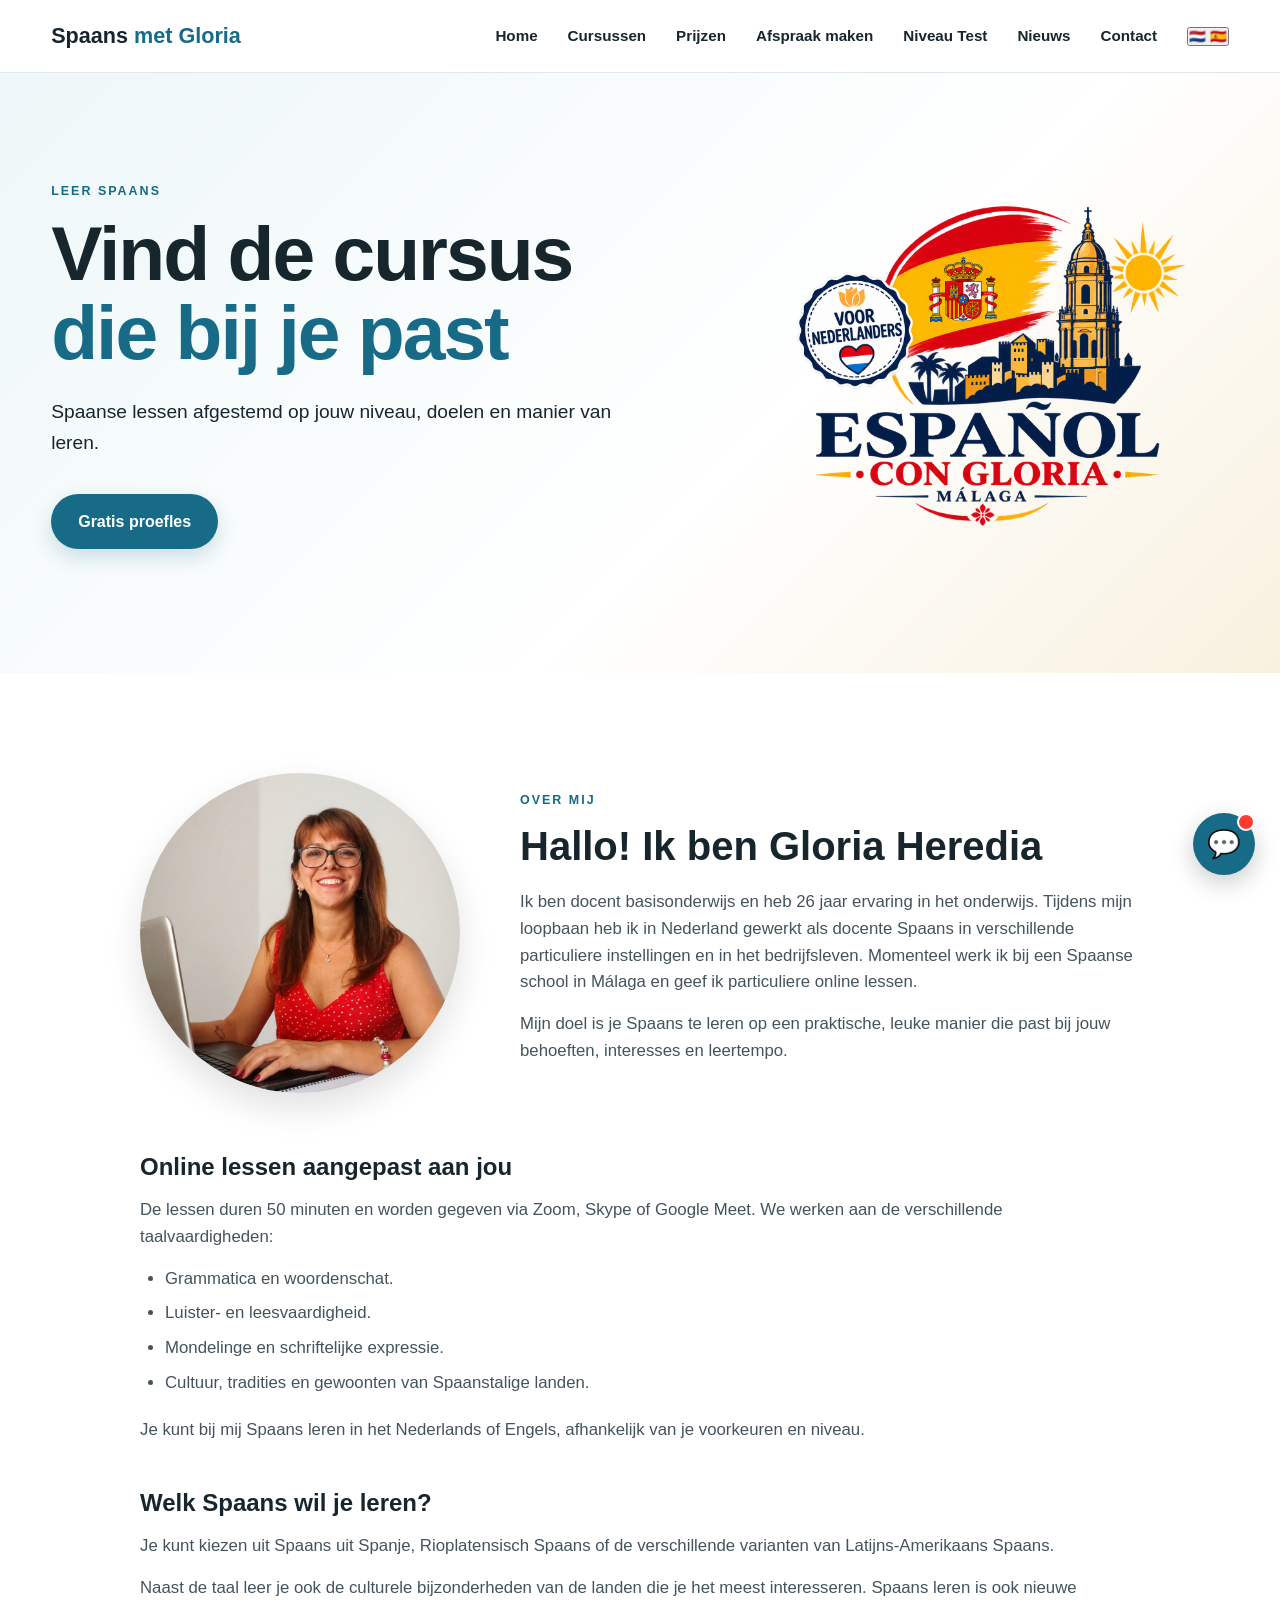
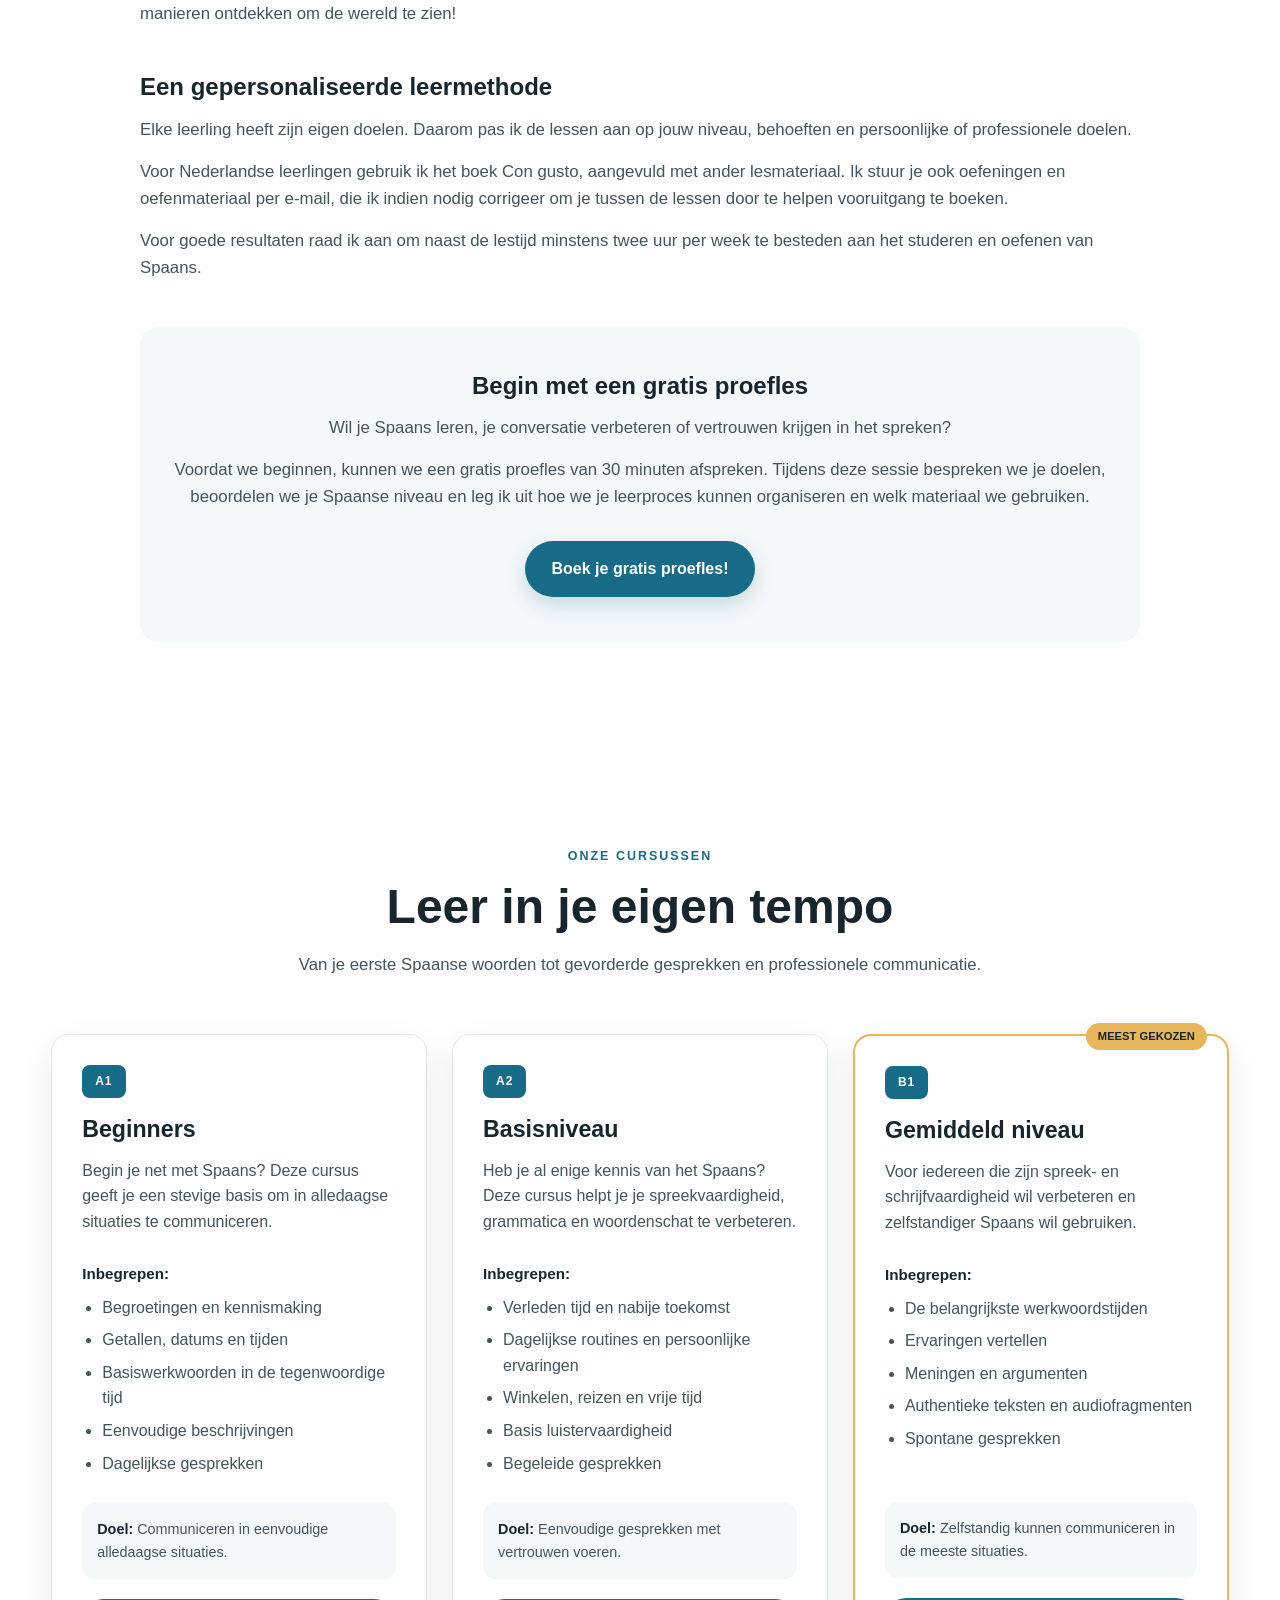
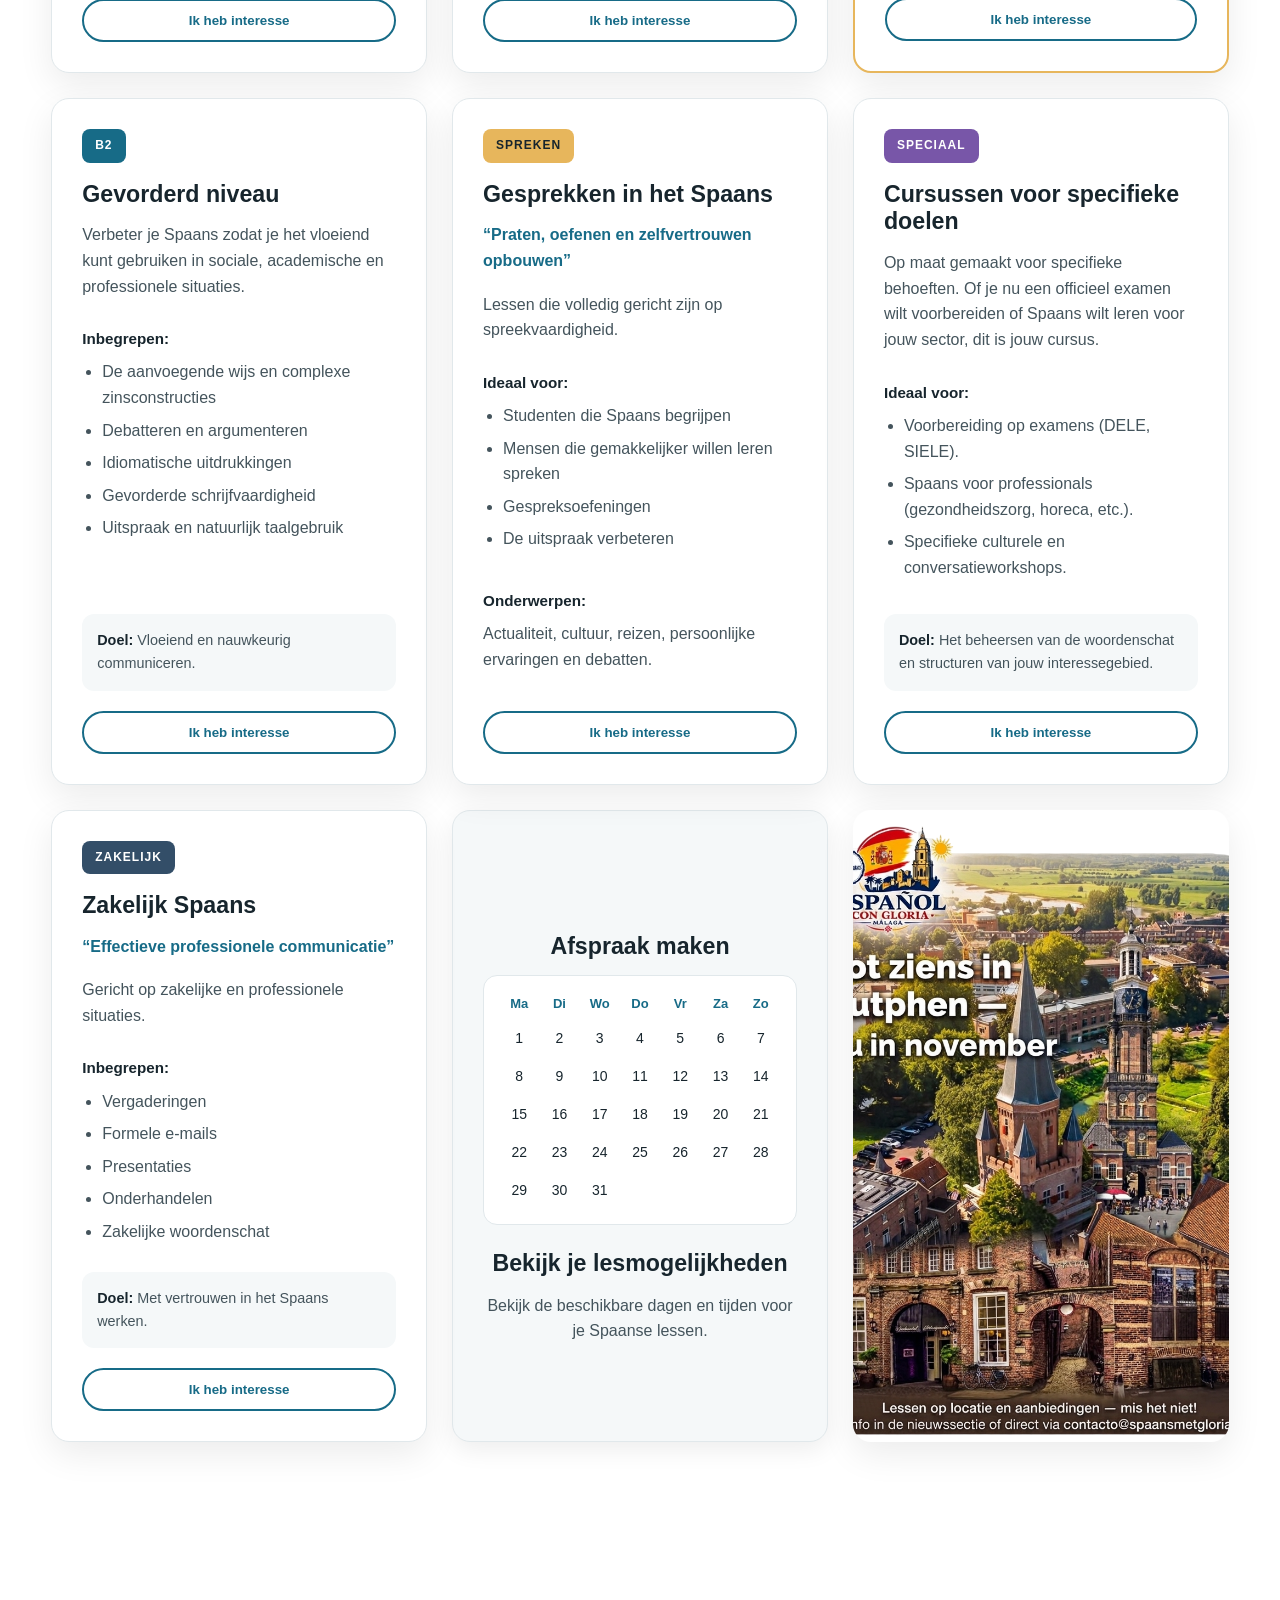
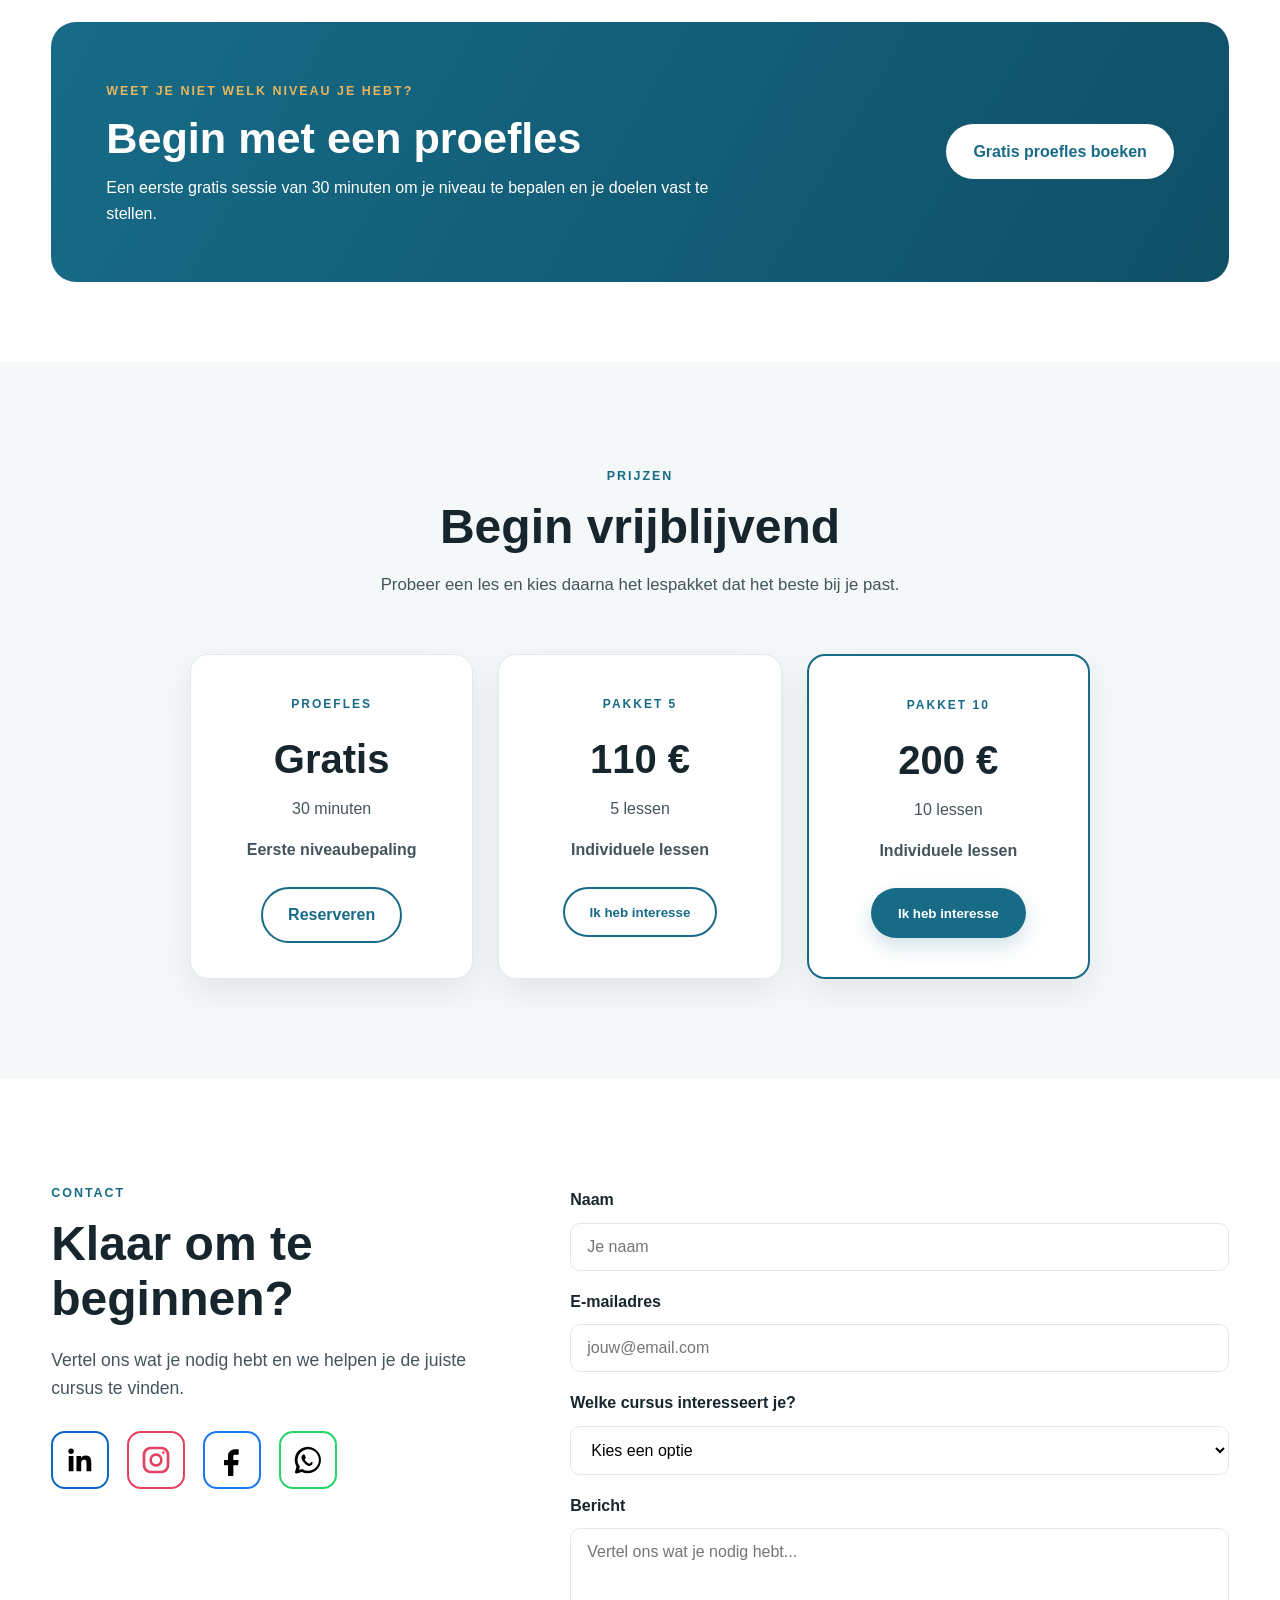
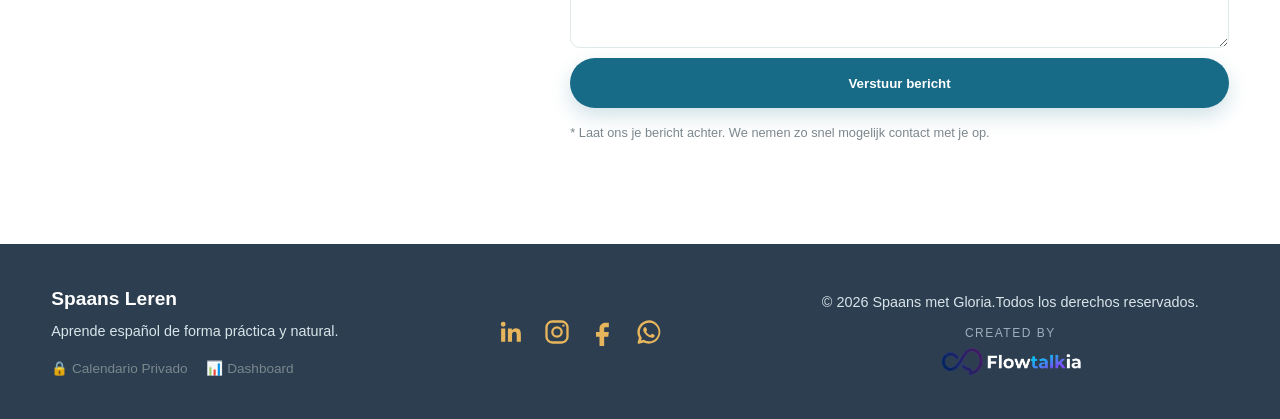
==== index.html @ ef1ac406 "Update index.html" ====
<!DOCTYPE html>
<html lang="es">
<head>
    <meta charset="UTF-8">
    <meta name="viewport" content="width=device-width, initial-scale=1.0">

    <!-- SEO Básico Mejorado -->
    <title>Español con Gloria | Clases Online para Neerlandeses - Spaans met Gloria</title>
    <meta name="description" content="Clases de español online personalizadas con Gloria Heredia, profesora con 26 años de experiencia. Especializada para hablantes de neerlandés. ¡Reserva tu prueba gratis!">
    <meta name="author" content="Gloria Heredia">

    <!-- Open Graph (Facebook, LinkedIn, WhatsApp) -->
   <!--  <meta property="og:title" content="Español con Gloria | Clases Online para Neerlandeses">-->
    <meta property="og:title" content="Gloria Heredia | Clases de Español Online para Neerlandeses – Spaans met Gloria">
    <meta property="og:description" content="Aprende español con una profesora experta. Clases personalizadas para neerlandeses. ¡Reserva tu clase de prueba gratis!">
    <meta property="og:image" content="https://spaansmetgloria.com/images/logo4.png">
    <meta property="og:url" content="https://spaansmetgloria.com/">
    <meta property="og:type" content="website">
    <meta property="og:locale" content="es_ES">

    <!-- Twitter Card -->
    <meta name="twitter:card" content="summary_large_image">
    <meta name="twitter:title" content="Español con Gloria | Clases Online para Neerlandeses">
    <meta name="twitter:description" content="Aprende español con Gloria Heredia, profesora experta para hablantes de neerlandés.">
    <meta name="twitter:image" content="https://spaansmetgloria.com/images/logo4.png">

    <link rel="stylesheet" href="style.css">

    <!-- ✅ DATOS ESTRUCTURADOS (JSON-LD) PARA DESAMBIGUACIÓN -->
    <script type="application/ld+json">
    {
      "@context": "https://schema.org",
      "@graph": [
        {
          "@type": "Person",
          "@id": "https://spaansmetgloria.com/#gloria-heredia",
          "name": "Gloria Heredia",
          "alternateName": "Gloria Heredia – Profesora de Español",
          "jobTitle": "Profesora de Español",
          "description": "Profesora de español de nacionalidad argentina y neerlandesa, con 26 años de experiencia, especializada en la enseñanza para hablantes de neerlandés. Dirige la plataforma online Spaans met Gloria (spaansmetgloria.com).",
          "disambiguatingDescription": "Gloria Heredia es una profesora de español de nacionalidad argentina y neerlandesa que dirige la plataforma Spaans met Gloria (spaansmetgloria.com) desde los Países Bajos y Málaga. No debe confundirse con Gloria López Montes, creadora del sitio espanolcongloria.com, ni con la creadora de contenido hondureña del mismo nombre en TikTok e Instagram.",
          "nationality": [
                { "@type": "Country", "name": "Argentina" },
                { "@type": "Country", "name": "Países Bajos" }
            ],
        "url": "https://spaansmetgloria.com/",
         "mainEntityOfPage": "https://spaansmetgloria.com/sobre-mi/",
          "image": "https://spaansmetgloria.com/images/logo4.png",
          "worksFor": { "@id": "https://spaansmetgloria.com/#organization" },
          "knowsLanguage": [
            { "@type": "Language", "name": "Español" },
            { "@type": "Language", "name": "Neerlandés" }
          ],
          "knowsAbout": [
            "Enseñanza de español para neerlandeses",
            "Gramática española",
            "Español para negocios",
            "Cultura española"
          ],
          "sameAs": [
            "https://www.instagram.com/espanol_con_gloria_heredia",
            "https://www.linkedin.com/in/gdcheredia"
             "https://www.facebook.com/Spaanslerenzutphen"
          ]
        },
        {
          "@type": "EducationalOrganization",
          "@id": "https://spaansmetgloria.com/#organization",
          "name": "Spaans met Gloria",
          "alternateName": "Spaans leren Zutphen",
          "url": "https://spaansmetgloria.com/",
          "logo": "https://spaansmetgloria.com/images/logo4.png",
          "description": "Plataforma de enseñanza de español online dirigida por Gloria Heredia, con clases personalizadas para hablantes de neerlandés.  También conocida en Facebook como 'Spaans leren Zutphen'.",
          "founder": { "@id": "https://spaansmetgloria.com/#gloria-heredia" },
              "sameAs": [
                "https://www.instagram.com/espanol_con_gloria_heredia/",
                "https://www.facebook.com/Spaanslerenzutphen"
              ]
        }
      ]
    }
    </script>
</head>

<body>

    <!-- NAVEGACIÓN -->
    <header class="header">
        <div class="container nav-container">

            <a href="#" class="logo">
                Spaans <span>met Gloria</span>
            </a>

            <button class="menu-button" id="menuButton" aria-label="Abrir menú">
                ☰
            </button>

<nav class="nav" id="navMenu">
    <a href="#inicio" data-i18n="navInicio">Inicio</a>
    <a href="#cursos" data-i18n="navCursos">Cursos</a>
    <a href="#precios" data-i18n="navPrecios">Precios</a>
    <a href="calendario.html" data-i18n="navCalendario">Calendario</a>
    <a href="test.html" data-i18n="navtest">Test de nivel</a>
    <a href="noticias.html" data-i18n="navNew">Noticias</a>
    <a href="#contacto" data-i18n="navContacto">Contacto</a>

    <div class="language-selector">
        <button type="button" id="languageToggle"
                aria-label="Cambiar idioma">
            🇳🇱 🇪🇸
        </button>
    </div>
</nav>

        </div>
    </header>


    <!-- HERO -->
    <main>
             <section class="hero">
                    <div class="hero-content">

                <div class="hero-text">

                    <span class="eyebrow" data-i18n="heroEyebrow">
                        APRENDE ESPAÑOL
                    </span>

                    <h1>
                            <span class="hero-title-first" data-i18n="heroTitleFirst">Encuentra el curso</span>
                            <span class="hero-title-second" data-i18n="heroTitleSecond">perfecto para ti</span>
                    </h1>

                    <p data-i18n="heroDescription">
                        Cursos de español adaptados a tu nivel,
                        tus objetivos y tu forma de aprender.
                    </p>

                    <a href="#contacto" class="button button-primary" data-i18n="heroButton">
                        Clase de prueba gratis
                    </a>

                </div>
                        <div class="hero-logo">
                    <img src="images/logo4.png" alt="Español con Gloria - Málaga">
                </div>

            </div>
        </section>
<!-- =========================================
     PRESENTACIÓN DE LA PROFESORA
========================================== -->
<section class="about-teacher">
    <div class="container">
        
        <!-- Bloque 1: Foto + Introducción -->
        <div class="about-teacher-intro">
            <div class="about-teacher-image">
                <img src="images/GloriaPrese_gemi.jpg" alt="Gloria Heredia - Profesora de Español">
            </div>
            <div class="about-teacher-text">
                <span class="eyebrow" data-i18n="aboutEyebrow">SOBRE MÍ</span>
                <h2 data-i18n="aboutTitle">¡Hola! Soy Gloria Heredia</h2>
                <p data-i18n="aboutP1">
                    Soy docente de educación primaria y cuento con 26 años de experiencia en la enseñanza. 
                    Durante mi trayectoria profesional he trabajado en Países Bajos como profesora de español 
                    en diferentes centros privados y en el ámbito empresarial. Actualmente, trabajo en una 
                    escuela de español en Málaga y doy clases particulares online.
                </p>
                <p data-i18n="aboutP2">
                    Mi objetivo es ayudarte a aprender español de una manera práctica, amena y adaptada 
                    a tus necesidades, tus intereses y tu ritmo de aprendizaje.
                </p>
            </div>
        </div>

        <!-- Bloque 2: Clases online -->
        <div class="about-teacher-block">
            <h3 data-i18n="aboutTitle2">Clases online adaptadas a ti</h3>
            <p data-i18n="aboutP3">
                Las clases duran 50 minutos y se imparten a través de Zoom, Skype o Google Meet. 
                Trabajaremos las diferentes destrezas del idioma:
            </p>
            <ul class="about-list">
                <li data-i18n="aboutList1">Gramática y vocabulario.</li>
                <li data-i18n="aboutList2">Comprensión auditiva y lectora.</li>
                <li data-i18n="aboutList3">Expresión oral y escrita.</li>
                <li data-i18n="aboutList4">Cultura, tradiciones y costumbres de los países hispanohablantes.</li>
            </ul>
            <p data-i18n="aboutP4">
                Podrás aprender español conmigo en neerlandés o en inglés, según tus preferencias y tu nivel.
            </p>
        </div>

        <!-- Bloque 3: ¿Qué español quieres aprender? -->
        <div class="about-teacher-block">
            <h3 data-i18n="aboutTitle3">¿Qué español quieres aprender?</h3>
            <p data-i18n="aboutP5">
                Puedes elegir entre el español de España, el español rioplatense o las distintas variedades 
                del español de Latinoamérica.
            </p>
            <p data-i18n="aboutP6">
                Además de aprender el idioma, descubrirás las particularidades culturales de los países 
                que más te interesen. ¡Aprender español también es descubrir nuevas formas de ver el mundo!
            </p>
        </div>

        <!-- Bloque 4: Método personalizado -->
        <div class="about-teacher-block">
            <h3 data-i18n="aboutTitle4">Un método de aprendizaje personalizado</h3>
            <p data-i18n="aboutP7">
                Cada alumno tiene sus propios objetivos. Por eso, adapto las clases a tu nivel, 
                tus necesidades y tus metas personales o profesionales.
            </p>
            <p data-i18n="aboutP8">
                Para los alumnos neerlandeses utilizo el libro <em>Con gusto</em>, complementado con otros 
                materiales didácticos. También te enviaré ejercicios y material de práctica por correo 
                electrónico, que corregiré cuando sea necesario para ayudarte a progresar entre clases.
            </p>
            <p data-i18n="aboutP9">
                Para obtener buenos resultados, recomiendo dedicar al menos dos horas semanales al estudio 
                y la práctica del español, además del tiempo de clase.
            </p>
        </div>

        <!-- Bloque 5: Llamada a la acción -->
        <div class="about-teacher-cta">
            <h3 data-i18n="aboutTitle5">Empieza con una clase de prueba gratuita</h3>
            <p data-i18n="aboutP10">
                ¿Quieres aprender español, mejorar tu conversación o ganar confianza al hablar?
            </p>
            <p data-i18n="aboutP11">
                Antes de comenzar las clases, podemos concertar una clase de prueba gratuita de 30 minutos. 
                Durante esta sesión hablaremos sobre tus objetivos, valoraremos tu nivel de español y te 
                explicaré cómo podemos organizar tu aprendizaje y qué materiales utilizaremos.
            </p>
            <a href="#contacto" class="button button-primary" data-i18n="aboutButton">
                ¡Reserva tu clase de prueba gratuita!
            </a>
        </div>

    </div>
</section>


        <!-- CURSOS -->

<section class="courses-section" id="cursos">

    <div class="container">

        <div class="section-heading">

            <span class="eyebrow" data-i18n="coursesEyebrow">
                NUESTROS CURSOS
            </span>

            <h2 data-i18n="coursesTitle">
                Aprende a tu ritmo
            </h2>

            <p data-i18n="coursesDescription">
                Desde tus primeras palabras en español hasta
                conversaciones avanzadas y comunicación profesional.
            </p>

        </div>



                <div class="courses-grid">

                    
                        <!-- A1 -->
                        <article class="course-card">
                        
                            <div class="course-level">
                                A1
                            </div>
                        
                            <h3 data-i18n="courseBeginner">
                                Principiantes
                            </h3>
                        
                            <p data-i18n="a1Description">
                                ¿Acabas de empezar con el español?
                                Este curso te dará una base sólida para
                                comunicarte en situaciones cotidianas.
                            </p>
                        
                            <h4 data-i18n="courseIncludes">Incluye:</h4>
                        
                            <ul>
                                <li data-i18n="a1Item1">Saludos y presentaciones</li>
                                <li data-i18n="a1Item2">Números, fechas y horarios</li>
                                <li data-i18n="a1Item3">Verbos básicos en presente</li>
                                <li data-i18n="a1Item4">Descripciones simples</li>
                                <li data-i18n="a1Item5">Conversaciones cotidianas</li>
                            </ul>
                        
                            <div class="objective">
                                <strong data-i18n="courseObjective">Objetivo:</strong>
                                <span data-i18n="a1Objective">
                                    Comunicarte en situaciones básicas del día a día.
                                </span>
                            </div>
                        
                            <button class="course-button"
                                    data-course="A1 - Principiantes"
                                    data-i18n="courseInterested">
                                Me interesa
                            </button>
                        
                        </article>

                        <!-- A2 -->
                        <article class="course-card">
                        
                            <div class="course-level">
                                A2
                            </div>
                        
                            <h3 data-i18n="courseBasic">
                                Nivel básico
                            </h3>
                        
                            <p data-i18n="a2Description">
                                Si ya tienes algunas nociones de español,
                                este curso te ayudará a mejorar tu fluidez,
                                gramática y vocabulario.
                            </p>
                        
                            <h4 data-i18n="courseIncludes">Incluye:</h4>
                        
                            <ul>
                                <li data-i18n="a2Item1">Pasado y futuro próximo</li>
                                <li data-i18n="a2Item2">Rutinas y experiencias personales</li>
                                <li data-i18n="a2Item3">Compras, viajes y ocio</li>
                                <li data-i18n="a2Item4">Comprensión oral básica</li>
                                <li data-i18n="a2Item5">Conversaciones guiadas</li>
                            </ul>
                        
                            <div class="objective">
                                <strong data-i18n="courseObjective">Objetivo:</strong>
                                <span data-i18n="a2Objective">
                                    Mantener conversaciones sencillas con confianza.
                                </span>
                            </div>
                        
                            <button class="course-button"
                                    data-course="A2"
                                    data-i18n="courseInterested">
                                Me interesa
                            </button>
                        
                        </article>

                        <!-- B1 -->
                        <article class="course-card featured">
                        
                            <div class="popular" data-i18n="coursePopular">
                                MÁS ELEGIDO
                            </div>
                        
                            <div class="course-level">
                                B1
                            </div>
                        
                            <h3 data-i18n="courseIntermediate">
                                Nivel intermedio
                            </h3>
                        
                            <p data-i18n="b1Description">
                                Para quienes quieren mejorar su expresión
                                oral y escrita y desenvolverse con mayor
                                autonomía en español.
                            </p>
                        
                            <h4 data-i18n="courseIncludes">Incluye:</h4>
                        
                            <ul>
                                <li data-i18n="b1Item1">Tiempos verbales principales</li>
                                <li data-i18n="b1Item2">Narración de experiencias</li>
                                <li data-i18n="b1Item3">Opiniones y argumentos</li>
                                <li data-i18n="b1Item4">Textos y audios reales</li>
                                <li data-i18n="b1Item5">Conversación espontánea</li>
                            </ul>
                        
                            <div class="objective">
                                <strong data-i18n="courseObjective">Objetivo:</strong>
                                <span data-i18n="b1Objective">
                                    Desenvolverte con autonomía en la mayoría
                                    de situaciones.
                                </span>
                            </div>
                        
                            <button class="course-button"
                                    data-course="B1 - Nivel intermedio"
                                    data-i18n="courseInterested">
                                Me interesa
                            </button>
                        
                        </article>

                        <!-- B2 -->
                        <article class="course-card">
                        
                            <div class="course-level">
                                B2
                            </div>
                        
                            <h3 data-i18n="courseAdvanced">
                                Nivel avanzado
                            </h3>
                        
                            <p data-i18n="b2Description">
                                Perfecciona tu español para utilizarlo
                                con soltura en contextos sociales,
                                académicos y laborales.
                            </p>
                        
                            <h4 data-i18n="courseIncludes">Incluye:</h4>
                        
                            <ul>
                                <li data-i18n="b2Item1">Subjuntivo y estructuras complejas</li>
                                <li data-i18n="b2Item2">Debate y argumentación</li>
                                <li data-i18n="b2Item3">Expresiones idiomáticas</li>
                                <li data-i18n="b2Item4">Producción escrita avanzada</li>
                                <li data-i18n="b2Item5">Pronunciación y naturalidad</li>
                            </ul>
                        
                            <div class="objective">
                                <strong data-i18n="courseObjective">Objetivo:</strong>
                                <span data-i18n="b2Objective">
                                    Comunicarte con soltura y precisión.
                                </span>
                            </div>
                        
                            <button class="course-button"
                                    data-course="B2 - Nivel avanzado"
                                    data-i18n="courseInterested">
                                Me interesa
                            </button>
                        
                        </article>


                        <!-- CONVERSACIÓN -->
                        <article class="course-card">
                        
                            <div class="course-level conversation"
                                 data-i18n="courseTalk">
                                HABLA
                            </div>
                        
                            <h3 data-i18n="courseConversation">
                                Conversación en español
                            </h3>
                        
                            <p class="quote" data-i18n="conversationQuote">
                                “Hablar, practicar y ganar confianza”
                            </p>
                        
                            <p data-i18n="conversationDescription">
                                Clases centradas exclusivamente en la
                                producción oral.
                            </p>
                        
                            <h4 data-i18n="courseIdealFor">Ideal para:</h4>
                        
                            <ul>
                                <li data-i18n="conversationItem1">Estudiantes que entienden español</li>
                                <li data-i18n="conversationItem2">Personas que necesitan soltarse</li>
                                <li data-i18n="conversationItem3">Práctica de conversación</li>
                                <li data-i18n="conversationItem4">Mejorar pronunciación</li>
                            </ul>
                        
                            <h4 data-i18n="courseTopics">Temas:</h4>
                        
                            <p data-i18n="conversationTopics">
                                Actualidad, cultura, viajes,
                                experiencias personales y debates.
                            </p>
                        
                            <button class="course-button"
                                    data-course="Conversación en español"
                                    data-i18n="courseInterested">
                                Me interesa
                            </button>
                        
                        </article>

                        <!-- CURSOS ESPECÍFICOS -->
                    <article class="course-card">
                        <div class="course-level special" data-i18n="courseSpecial">ESPECIAL</div>
                        
                        <h3 data-i18n="courseSpecific">Cursos para fines específicos</h3>
                        
                        <p data-i18n="specificDescription">
                            Diseñados a medida para necesidades concretas. Si buscas preparar un examen oficial o aprender el español de tu sector, este es tu curso.
                        </p>
                        
                        <h4 data-i18n="courseIdealFor">Ideal para:</h4>
                        <ul>
                            <li data-i18n="specificItem1">Preparación de exámenes (DELE, SIELE).</li>
                            <li data-i18n="specificItem2">Español para profesionales (sanidad, hostelería, etc.).</li>
                            <li data-i18n="specificItem3">Talleres culturales y de conversación específicos.</li>
                        </ul>

                        <div class="objective">
                            <strong data-i18n="courseObjective">Objetivo:</strong>
                            <span data-i18n="specificObjective">
                                Dominar el vocabulario y las estructuras de tu área de interés.
                            </span>
                        </div>
                        
                        <button class="course-button" data-course="Cursos para fines específicos" data-i18n="courseInterested">Me interesa</button>
                    </article>

                        <!-- NEGOCIOS -->
                        <article class="course-card business-card">
                        
                            <div class="course-level business"
                                 data-i18n="businessLabel">
                                BUSINESS
                            </div>
                        
                            <h3 data-i18n="courseBusiness">
                                Español para negocios
                            </h3>
                        
                            <p class="quote" data-i18n="businessQuote">
                                “Comunicación profesional efectiva”
                            </p>
                        
                            <p data-i18n="businessDescription">
                                Enfocado en contextos empresariales
                                y laborales.
                            </p>
                        
                            <h4 data-i18n="courseIncludes">Incluye:</h4>
                        
                            <ul>
                                <li data-i18n="businessItem1">Reuniones</li>
                                <li data-i18n="businessItem2">Correos formales</li>
                                <li data-i18n="businessItem3">Presentaciones</li>
                                <li data-i18n="businessItem4">Negociación</li>
                                <li data-i18n="businessItem5">Vocabulario corporativo</li>
                            </ul>
                        
                            <div class="objective">
                                <strong data-i18n="courseObjective">Objetivo:</strong>
                                <span data-i18n="businessObjective">
                                    Trabajar en español con seguridad.
                                </span>
                            </div>
                        
                            <button class="course-button"
                                    data-course="Español para negocios"
                                    data-i18n="courseInterested">
                                Me interesa
                            </button>
                        
                        </article>

                <!-- CALENDARIO -->
                <a href="calendario.html" class="calendar-card">
                
                    <h3 data-i18n="calendarTitle">CALENDARIO</h3>
                
                    <div class="mini-calendar">
                
                        <div class="mini-calendar-weekdays">
                            <span data-i18n="weekdayMon">L</span>
                            <span data-i18n="weekdayTue">M</span>
                            <span data-i18n="weekdayWed">X</span>
                            <span data-i18n="weekdayThu">J</span>
                            <span data-i18n="weekdayFri">V</span>
                            <span data-i18n="weekdaySat">S</span>
                            <span data-i18n="weekdaySun">D</span>
                        </div>
                
                        <div class="mini-calendar-days">
                            <span>1</span>
                            <span>2</span>
                            <span>3</span>
                            <span>4</span>
                            <span>5</span>
                            <span>6</span>
                            <span>7</span>
                
                            <span>8</span>
                            <span>9</span>
                            <span>10</span>
                            <span>11</span>
                            <span>12</span>
                            <span>13</span>
                            <span>14</span>
                
                            <span>15</span>
                            <span>16</span>
                            <span>17</span>
                            <span>18</span>
                            <span>19</span>
                            <span>20</span>
                            <span>21</span>
                
                            <span>22</span>
                            <span>23</span>
                            <span>24</span>
                            <span>25</span>
                            <span>26</span>
                            <span>27</span>
                            <span>28</span>
                
                            <span>29</span>
                            <span>30</span>
                            <span>31</span>
                        </div>
                
                    </div>
                
                    <h3 data-i18n="calendarSubtitle">Consulta tu clase</h3>
                
                    <p data-i18n="calendarDescription">
                        Comprueba los días y horarios disponibles
                        para tus clases de español.
                    </p>
                
                </a>
                                    <!-- NUEVA IMAGEN PROMOCIONAL ZUTPHEN -->
               <a href="noticias.html" class="course-card promotional-card" style="padding: 0; overflow: hidden; display: block; border: none;">
                    <img src="images/zutphen1.png" alt="Tot ziens in Zutphen - Nu in november" style="width: 100%; height: 100%; object-fit: cover; border-radius: 12px;">
                </a>
                  <!--   <a href="noticias.html" class="course-card promotional-card" style="padding: 0; overflow: hidden; display: block; border: none; height: auto; align-self: start;">
    <img src="images/zutphen1.png" alt="Tot ziens in Zutphen" style="width: 100%; height: auto; display: block; border-radius: 12px;">
</a>-->
                        </div>
                    </div>         
                 
                      </section>
           <!-- MODAL PROMOCIONAL (POPUP) -->
    <div id="promoModal" class="promo-modal">
        <div class="promo-modal-content">
            <span class="promo-modal-close" id="promoModalClose">&times;</span>
            <!-- Aquí pones la ruta de la OTRA imagen que quieres que salte -->
            <img src="images/Fotonoticia.jpg" alt="Oferta Especial" style="width:100%; border-radius: 8px; display: block;">
        </div>
    </div> 

           <!-- PRUEBA GRATUITA -->
<section class="trial-section">

    <div class="container">

        <div class="trial-box">

            <div>
                <span class="eyebrow" data-i18n="trialEyebrow">
                    ¿NO SABES QUÉ NIVEL TIENES?
                </span>

                <h2 data-i18n="trialTitle">
                    Empieza con una clase de prueba
                </h2>

                <p data-i18n="trialDescription">
                    Una primera sesión gratuita de 30 minutos
                    para conocer tu nivel y definir tus objetivos.
                </p>
            </div>

            <a href="#contacto"
               class="button button-light"
               data-i18n="trialButton">
                Reservar prueba gratuita
            </a>

        </div>

    </div>

</section>
        
        <!-- PRECIOS -->
        <section class="pricing-section" id="precios">
        
            <div class="container">
        
                <div class="section-heading">
        
                    <span class="eyebrow" data-i18n="pricingEyebrow">
                        PRECIOS
                    </span>
        
                    <h2 data-i18n="pricingTitle">
                        Empieza sin compromiso
                    </h2>
        
                    <p data-i18n="pricingDescription">
                        Prueba una clase y después elige el bono
                        que mejor se adapte a ti.
                    </p>
        
                </div>
        
                <div class="pricing-grid">
        
                    <div class="price-card">
        
                        <span data-i18n="priceTrial">
                            PRUEBA
                        </span>
        
                        <h3 data-i18n="priceFree">
                            Gratis
                        </h3>
        
                        <p data-i18n="priceDuration">
                            30 minutos
                        </p>
        
                        <strong data-i18n="priceDiagnosis">
                            Diagnóstico inicial
                        </strong>
        
                        <a href="#contacto"
                           class="button button-outline"
                           data-i18n="priceReserve">
                            Reservar
                        </a>
        
                    </div>
        
                    <div class="price-card">
        
                        <span data-i18n="pricePack5">
                            PACK 5
                        </span>
        
                        <h3>110 €</h3>
        
                        <p data-i18n="priceFiveClasses">
                            5 clases
                        </p>
        
                        <strong data-i18n="priceIndividual">
                            Clases individuales
                        </strong>
        
                        <button class="button button-outline price-interest"
                                data-course="Pack de 5 clases - 110 €"
                                data-i18n="courseInterested">
                            Me interesa
                        </button>
        
                    </div>
        
                    <div class="price-card price-highlight">
        
                        <span data-i18n="pricePack10">
                            PACK 10
                        </span>
        
                        <h3>200 €</h3>
        
                        <p data-i18n="priceTenClasses">
                            10 clases
                        </p>
        
                        <strong data-i18n="priceIndividual">
                            Clases individuales
                        </strong>
        
                        <button class="button button-primary price-interest"
                                data-course="Pack de 10 clases - 200 €"
                                data-i18n="courseInterested">
                            Me interesa
                        </button>
        
                    </div>
        
                </div>
        
            </div>
        </section>


        <!-- CONTACTO -->
<section class="contact-section" id="contacto">

    <div class="container contact-container">
        <div class="contact-text">

    <span class="eyebrow" data-i18n="contactEyebrow">
        CONTACTO
    </span>

    <h2 data-i18n="contactTitle">
        ¿Listo para empezar?
    </h2>

    <p data-i18n="contactDescription">
        Cuéntanos qué necesitas y te ayudaremos
        a encontrar el curso adecuado para ti.
    </p>


<div class="contact-social">


    <!-- LINKEDIN -->
    <a href="https://www.linkedin.com/in/gdcheredia/"
       class="contact-social-link linkedin"
       target="_blank"
       rel="noopener noreferrer"
       aria-label="LinkedIn">

        <svg viewBox="0 0 24 24" aria-hidden="true">
            <path d="M20.45 20.45h-3.56v-5.57c0-1.33-.03-3.04-1.85-3.04-1.85 0-2.14 1.45-2.14 2.94v5.67H9.34V9h3.42v1.56h.05c.48-.9 1.64-1.85 3.37-1.85 3.6 0 4.27 2.37 4.27 5.45v6.29zM5.32 7.43a2.07 2.07 0 1 1 0-4.14 2.07 2.07 0 0 1 0 4.14zM3.54 20.45H7.1V9H3.54v11.45z"/>
        </svg>

    </a>


    <!-- INSTAGRAM -->
    <a href="https://www.instagram.com/espanol_con_gloria_heredia?stkn=MTJrY2d0dXpyNHh3dA%3D%3D"
       class="contact-social-link instagram"
       target="_blank"
       rel="noopener noreferrer"
       aria-label="Instagram">

        <svg viewBox="0 0 24 24" aria-hidden="true">
            <rect x="3" y="3" width="18" height="18" rx="5"
                  fill="none"
                  stroke="currentColor"
                  stroke-width="2"/>

            <circle cx="12" cy="12" r="4"
                    fill="none"
                    stroke="currentColor"
                    stroke-width="2"/>

            <circle cx="17.5" cy="6.5" r="1"
                    fill="currentColor"/>
        </svg>

    </a>


    <!-- FACEBOOK -->
    <a href="https://www.facebook.com/share/1CDfGWnwER/"
       class="contact-social-link facebook"
       target="_blank"
       rel="noopener noreferrer"
       aria-label="Facebook">

        <svg viewBox="0 0 24 24" aria-hidden="true">
            <path d="M14 8h3V4h-3c-2.8 0-5 2.2-5 5v3H6v4h3v8h4v-8h3.5l.5-4H13V9c0-.6.4-1 1-1z"/>
        </svg>

    </a>


    <!-- WHATSAPP -->
    <a href="https://wa.me/34644766122"
       class="contact-social-link whatsapp"
       target="_blank"
       rel="noopener noreferrer"
       aria-label="WhatsApp">

        <svg viewBox="0 0 24 24" aria-hidden="true">

                <path d="M12 2a10 10 0 0 0-8.66 15l-1.05 3.83a1 1 0 0 0 1.23 1.23L7.35 21A10 10 0 1 0 12 2zm0 18a8 8 0 0 1-4.1-1.13l-.29-.17-2.43.67.67-2.37-.18-.3A8 8 0 1 1 12 20zm4.37-5.63c-.24-.12-1.42-.7-1.64-.78-.22-.08-.38-.12-.54.12-.16.24-.62.78-.76.94-.14.16-.28.18-.52.06-.24-.12-1.02-.38-1.94-1.21-.72-.64-1.21-1.43-1.35-1.67-.14-.24-.02-.37.1-.49.11-.11.24-.28.36-.42.12-.14.16-.24.24-.4.08-.16.04-.3-.02-.42-.06-.12-.54-1.3-.74-1.78-.2-.48-.4-.41-.54-.42h-.46c-.16 0-.42.06-.64.3-.22.24-.84.82-.84 2s.86 2.33.98 2.49c.12.16 1.69 2.58 4.1 3.62.57.25 1.02.4 1.37.09.47-.07 1.42-.58 1.62-1.14.2-.56.2-1.04.14-1.14-.06-.1-.22-.16-.46-.28z"/>

         </svg>

        </a>

    </div>
                </div>


 
<form class="contact-form" id="contactForm">

    <label for="name" data-i18n="formName">
        Nombre
    </label>

    <input
        type="text"
        id="name"
        name="name"
        placeholder="Tu nombre"
        data-i18n-placeholder="formNamePlaceholder"
        required
    >

    <label for="email" data-i18n="formEmail">
        Email
    </label>

    <input
        type="email"
        id="email"
        name="email"
        placeholder="tu@email.com"
        data-i18n-placeholder="formEmailPlaceholder"
        required
    >

    <label for="course" data-i18n="formCourse">
        Curso que te interesa
    </label>

    <select id="course" name="course">

        <option value="" data-i18n="formSelectOption">
            Selecciona una opción
        </option>

        <option value="A1 - Principiantes" data-i18n="formCourseA1">A1 - Principiantes</option>
        <option value="A2" data-i18n="formCourseA2">A2</option>
        <option value="B1 - Nivel intermedio" data-i18n="formCourseB1">B1 - Nivel intermedio</option>
        <option value="B2 - Nivel avanzado" data-i18n="formCourseB2">B2 - Nivel avanzado</option>
        <option value="Conversación en español" data-i18n="formCourseConversation">Conversación en español</option>
        <option value="Cursos para fines específicos" data-i18n="formCourseSpecific">Cursos para fines específicos</option>
        <option value="Español para negocios" data-i18n="formCourseBusiness">Español para negocios</option>
        <option value="Clase de prueba gratuita" data-i18n="formCourseTrial">Clase de prueba gratuita</option>

    </select>

    <label for="message" data-i18n="formMessage">
        Mensaje
    </label>

    <textarea
        id="message"
        name="message"
        rows="5"
        placeholder="Cuéntanos qué necesitas..."
        data-i18n-placeholder="formMessagePlaceholder"
    ></textarea>

    <button
        type="submit"
        class="button button-primary"
        data-i18n="formSubmit"
    >
        Enviar consulta
    </button>

    <p class="form-note" data-i18n="formNote">
        * Déjanos tu mensaje y nos pondremos en contacto contigo lo antes posible.
    </p>

</form>

            </div>

        </section>

    </main>


<!-- FOOTER -->
<footer class="footer">
    <div class="container footer-content">

        <!-- COLUMNA 1: INFO -->
        <div class="footer-info">
            <strong>Spaans Leren</strong>
            <p>Aprende español de forma práctica y natural.</p>
            <div style="margin-top: 15px; font-size: 0.85rem;">
                <a href="calendario-master.html" style="color: #7b878d; text-decoration: none; margin-right: 15px;">🔒 Calendario Privado</a>
                <a href="dashboard.html" style="color: #7b878d; text-decoration: none;">📊 Dashboard</a>
            </div>
        </div>

        <!-- COLUMNA 2: REDES SOCIALES -->
        <div class="footer-social">
            <!-- LINKEDIN -->
            <a href="https://www.linkedin.com/in/gdcheredia/" class="social-link" target="_blank" rel="noopener noreferrer" aria-label="LinkedIn">
                <svg viewBox="0 0 24 24" aria-hidden="true"><path d="M20.45 20.45h-3.56v-5.57c0-1.33-.03-3.04-1.85-3.04-1.85 0-2.14 1.45-2.14 2.94v5.67H9.34V9h3.42v1.56h.05c.48-.9 1.64-1.85 3.37-1.85 3.6 0 4.27 2.37 4.27 5.45v6.29zM5.32 7.43a2.07 2.07 0 1 1 0-4.14 2.07 2.07 0 0 1 0 4.14zM3.54 20.45H7.1V9H3.54v11.45z"/></svg>
            </a> 
            <!-- INSTAGRAM -->
            <a href="https://www.instagram.com/espanol_con_gloria_heredia" class="social-link" target="_blank" rel="noopener noreferrer" aria-label="Instagram">
                <svg viewBox="0 0 24 24" aria-hidden="true"><rect x="3" y="3" width="18" height="18" rx="5" fill="none" stroke="currentColor" stroke-width="2"/><circle cx="12" cy="12" r="4" fill="none" stroke="currentColor" stroke-width="2"/><circle cx="17.5" cy="6.5" r="1" fill="currentColor"/></svg> 
            </a>
            <!-- FACEBOOK --> 
            <a href="https://www.facebook.com/share/1CDfGWnwER/" class="social-link" target="_blank" rel="noopener noreferrer" aria-label="Facebook"> 
                <svg viewBox="0 0 24 24" aria-hidden="true"><path d="M14 8h3V4h-3c-2.8 0-5 2.2-5 5v3H6v4h3v8h4v-8h3.5l.5-4H13V9c0-.6.4-1 1-1z"/></svg>
            </a>
            <!-- WHATSAPP -->
            <a href="https://wa.me/34644766122" class="social-link" target="_blank" rel="noopener noreferrer" aria-label="WhatsApp">
                <svg viewBox="0 0 24 24" aria-hidden="true"><path d="M12 2a10 10 0 0 0-8.66 15l-1.05 3.83a1 1 0 0 0 1.23 1.23L7.35 21A10 10 0 1 0 12 2zm0 18a8 8 0 0 1-4.1-1.13l-.29-.17-2.43.67.67-2.37-.18-.3A8 8 0 1 1 12 20zm4.37-5.63c-.24-.12-1.42-.7-1.64-.78-.22-.08-.38-.12-.54.12-.16.24-.62.78-.76.94-.14.16-.28.18-.52.06-.24-.12-1.02-.38-1.94-1.21-.72-.64-1.21-1.43-1.35-1.67-.14-.24-.02-.37.1-.49.11-.11.24-.28.36-.42.12-.14.16-.24.24-.4.08-.16.04-.3-.02-.42-.06-.12-.54-1.3-.74-1.78-.2-.48-.4-.41-.54-.42h-.46c-.16 0-.42.06-.64.3-.22.24-.84.82-.84 2s.86 2.33.98 2.49c.12.16 1.69 2.58 4.1 3.62.57.25 1.02.4 1.37.51.58.18 1.11.15 1.53.09.47-.07 1.42-.58 1.62-1.14.2-.56.2-1.04.14-1.14-.06-.1-.22-.16-.46-.28z"/></svg>
            </a>
        </div>
        <!-- COLUMNA 3: COPYRIGHT Y FIRMA -->
        <div style="display: flex; flex-direction: column; align-items: center; text-align: center; padding-right: 30px;">
            
            <p class="footer-copy" style="margin-bottom: 10px; color: #d9e4e8; font-size: 0.9rem;">
                © <span id="year"></span> Spaans met Gloria.Todos los derechos reservados.
            </p>
            
            <a href="https://flowtalkia.com/web" target="_blank" style="display: flex; flex-direction: column; align-items: center; text-decoration: none; transition: opacity 0.3s ease;" onmouseover="this.style.opacity='0.7'" onmouseout="this.style.opacity='1'">
                <span style="color: #a0aec0; font-size: 0.75rem; text-transform: uppercase; letter-spacing: 1.5px; margin-bottom: 4px;">Created by</span>
                <!-- He bajado el height de 100px a 24px para que se vea como en tu segunda foto -->
                <img src="images/frowtalkiaLSmall.png" alt="Flowtalkia" style="height: 30px; width: auto; object-fit: contain;">
            </a>
            
        </div>

         


</footer>

    <!-- MODAL -->
    <div class="modal" id="courseModal">

        <div class="modal-content">

            <button
                class="modal-close"
                id="modalClose"
                aria-label="Cerrar"
            >
                ×
            </button>

            <span class="eyebrow">
                TU ELECCIÓN
            </span>

            <h2>
                <span id="selectedCourse">
                    Curso
                </span>
            </h2>

            <p>
                Has seleccionado este curso.
                Déjanos tus datos y nos pondremos en contacto contigo.
            </p>

            <a href="#contacto"
               class="button button-primary"
               id="modalContact">
                Contactar
            </a>

        </div>

    </div>

<!-- CHATBOT -->
<div class="chatbot">

    <!-- Botón flotante -->
    <button class="chatbot-button" id="chatbotButton" aria-label="Abrir asistente">
        💬
    </button>

    <!-- Ventana del chat -->
    <div class="chatbot-window" id="chatbotWindow">
        <div class="chatbot-header">
            <div>
                <strong data-i18n="chatTitle">Asistente Spaans Leren</strong>
                <span data-i18n="chatOnline">● En línea</span>
            </div>
            
            <!-- BOTONES: NORMAL, CRISTAL Y CERRAR -->
            <div class="chatbot-header-actions">
                <!-- Modo Normal (Opaco) -->
                <button id="chatbotNormal" class="solid-btn" title="Modo normal">
                                  <svg viewBox="0 0 24 24" width="18" height="18" stroke="currentColor" stroke-width="2" fill="none" stroke-linecap="round" stroke-linejoin="round">
                    <polyline points="1 4 1 10 7 10"></polyline>
                    <path d="M3.51 15a9 9 0 1 0 2.13-9.36L1 10"></path>
                </svg>
            </button>
                <!-- Modo Cristal (Transparente) -->
                <button id="chatbotGlass" class="glass-btn" title="Modo cristal">👁️</button>
                <!-- Cerrar Chat -->
                <button id="chatbotClose" class="solid-btn" title="Cerrar chat">✕</button>
            </div>
         </div> <!-- Fin del chatbot-header -->

        <div class="chatbot-messages" id="chatbotMessages">
            <div class="bot-message">
                <span data-i18n="chatGreeting">👋 ¡Hola! Soy el asistente de Spaans Leren.</span><br><span data-i18n="chatHelp">¿En qué puedo ayudarte?</span>
            </div>
 

   <div class="chatbot-options chatbot-suggestions">
    <p data-i18n="chatSuggestions">También puedes consultar:</p>

    <!-- 1. NUEVA OPCIÓN: TEST DE NIVEL (Abre la página directamente) -->
    <button type="button" onclick="window.open('test.html', '_blank')">
        <span>📝 <span data-i18n="chatTest">Hacer el test de nivel</span></span>
    </button>

    <!-- 2. RESTO DE OPCIONES (Envían un mensaje al bot) -->
    <button type="button" data-question="Quiero información sobre los cursos"
        data-question-nl="Ik wil graag informatie over de cursussen">
        <span>📚 <span data-i18n="chatCourses">Información sobre cursos</span></span>
    </button>

    <button type="button" data-question="Quiero conocer los precios"
        data-question-nl="Ik wil graag de prijzen weten">
        <span>💰 <span data-i18n="chatPrices">Precios</span></span>
    </button>
    
    <button type="button" data-question="Quiero hacer una clase de prueba"
            data-question-nl="Ik wil graag een proefles volgen">
        <span>🎓 <span data-i18n="chatTrial">Clase de prueba gratis</span></span>
    </button>
    
    <button type="button" data-question="Quiero reservar una clase"
            data-question-nl="Ik wil graag een les reserveren">
        <span>📅 <span data-i18n="chatReserve">Quiero reservar</span></span>
    </button>
</div>
        </div>

        <div class="chatbot-input">

            <input
                type="text"
                id="chatbotInput"
                placeholder="Escribe tu pregunta..."
                data-i18n-placeholder="chatPlaceholder"
            >

            <button id="chatbotSend" aria-label="Enviar mensaje">
                ➤
            </button>

        </div>

    </div>

</div>
    

    <script src="script.js"></script>

</body>
</html>
---- style.css ----
/* =========================================
   VARIABLES
========================================= */

:root {
    --primary: #176b87;
    --primary-dark: #0f5067;
    --secondary: #e7b65c;
    --dark: #17252d;
    --text: #44545c;
    --light: #f5f8f9;
    --white: #ffffff;
    --border: #e1e8eb;

    --radius: 18px;
    --shadow: 0 12px 35px rgba(0, 0, 0, 0.08);

    --container: 1180px;
}


/* =========================================
   RESET
========================================= */

* {
    box-sizing: border-box;
    margin: 0;
    padding: 0;
}

html {
    scroll-behavior: smooth;
}

body {
    font-family:
        Arial,
        Helvetica,
        sans-serif;

    color: var(--text);
    background: var(--white);
    line-height: 1.6;
}

a {
    text-decoration: none;
    color: inherit;
}

button,
input,
textarea,
select {
    font-family: inherit;
}


/* =========================================
   GENERAL
========================================= */

.container {
    width: min(92%, var(--container));
    margin: auto;
}

section {
    scroll-margin-top: 80px;
}

.eyebrow {
    display: inline-block;

    font-size: 0.78rem;
    font-weight: 700;

    letter-spacing: 2px;

    color: var(--primary);

    margin-bottom: 12px;
}

.section-heading {
    max-width: 700px;
    margin: 0 auto 55px;

    text-align: center;
}

.section-heading h2 {
    color: var(--dark);

    font-size: clamp(2rem, 4vw, 3rem);

    line-height: 1.15;

    margin-bottom: 18px;
}

.section-heading p {
    font-size: 1.05rem;
}


/* =========================================
   BUTTONS
========================================= */

.button {
    display: inline-flex;

    align-items: center;
    justify-content: center;

    min-height: 50px;

    padding: 13px 25px;

    border-radius: 50px;

    border: 2px solid transparent;

    font-weight: 700;

    cursor: pointer;

    transition:
        transform 0.2s ease,
        background 0.2s ease,
        box-shadow 0.2s ease;
}

.button:hover {
    transform: translateY(-2px);
}

.button-primary {
    color: var(--white);
    background: var(--primary);

    box-shadow:
        0 8px 20px rgba(23, 107, 135, 0.2);
}

.button-primary:hover {
    background: var(--primary-dark);
}

.button-light {
    color: var(--primary);
    background: var(--white);
}

.button-outline {
    color: var(--primary);
    background: transparent;

    border-color: var(--primary);
}

.button-outline:hover {
    color: var(--white);
    background: var(--primary);
}


/* =========================================
   HEADER
========================================= */

.header {
    position: sticky;

    top: 0;

    z-index: 100;

    background: rgba(255, 255, 255, 0.96);

    border-bottom: 1px solid var(--border);

    backdrop-filter: blur(10px);
}

.nav-container {
    min-height: 72px;

    display: flex;

    align-items: center;
    justify-content: space-between;
}

.logo {
    color: var(--dark);

    font-size: 1.35rem;

    font-weight: 800;
}

.logo span {
    color: var(--primary);
}

.nav {
    display: flex;

    gap: 30px;

    align-items: center;
}

.nav a {
    font-size: 0.95rem;

    font-weight: 600;

    color: var(--dark);

    transition: color 0.2s ease;
}

.nav a:hover {
    color: var(--primary);
}

.menu-button {
    display: none;

    border: none;

    background: none;

    font-size: 1.7rem;

    cursor: pointer;
}


/* =========================================
   HERO
========================================= */

.hero {
    min-height: 600px;
    display: flex;
    align-items: center;
    background: linear-gradient(135deg, #eef7f9 0%, #ffffff 60%, #f8f1df 100%);
    overflow: hidden;
}

.hero-content {
    padding: 40px 4% 60px;
    display: flex;
    flex-direction: row; /* Horizontal en ordenador */
    align-items: center;
    justify-content: space-between;
    gap: 40px;
    width: 100%;
    max-width: 1500px;
    margin: 0 auto;
    box-sizing: border-box;
    text-align: left;
}

.hero-text {
    flex: 1 1 55%; /* El texto ocupa el 55% del ancho */
    min-width: 0;
    max-width: 720px;
    text-align: left;
    width: 100%;
}

.hero-logo {
    flex: 0 1 500px; /* El logo ocupa 500px máximo */
    display: flex;
    justify-content: center;
    align-items: center;
    min-width: 0;
}

.hero-logo img {
    width: 100%;
    max-width: 500px; /* Tamaño máximo del logo */
    height: auto;
    display: block;
    object-fit: contain;
}

.hero h1 {
    color: var(--dark);
    font-size: clamp(2.7rem, 6vw, 5rem);
    line-height: 1.03;
    letter-spacing: -2px;
    margin-bottom: 25px;
}

.hero h1 .hero-title-first {
    display: block;
    color: var(--dark);
}

.hero h1 .hero-title-second {
    display: block;
    color: var(--primary);
}

.hero p {
    max-width: 600px;
    font-size: 1.2rem;
    margin-bottom: 35px;
    color: var(--dark);
}



/* =========================================
   COURSES
========================================= */

.courses-section {
    padding: 100px 0;
}

.courses-grid {
    display: grid;

    grid-template-columns:
        repeat(3, 1fr);

    gap: 25px;
}

.course-card {
    position: relative;

    display: flex;

    flex-direction: column;

    padding: 30px;

    background: var(--white);

    border: 1px solid var(--border);

    border-radius: var(--radius);

    box-shadow: var(--shadow);

    transition:
        transform 0.25s ease,
        box-shadow 0.25s ease;
}

.course-card:hover {
    transform: translateY(-7px);

    box-shadow:
        0 20px 45px rgba(0, 0, 0, 0.12);
}

.course-level {
    width: fit-content;

    padding: 7px 13px;

    margin-bottom: 18px;

    border-radius: 8px;

    color: var(--white);

    background: var(--primary);

    font-size: 0.75rem;

    font-weight: 800;

    letter-spacing: 1px;
}

.course-level.conversation {
    background: var(--secondary);
    color: var(--dark);
}

.course-level.special {
    background: #7856a8;
}

.course-level.business {
    background: #334e68;
}

.course-card h3 {
    color: var(--dark);

    font-size: 1.45rem;

    line-height: 1.2;

    margin-bottom: 14px;
}

.course-card p {
    margin-bottom: 18px;
}

.course-card h4 {
    color: var(--dark);

    margin: 10px 0 8px;

    font-size: 0.95rem;
}

.course-card ul {
    padding-left: 20px;

    margin-bottom: 20px;
}

.course-card li {
    margin-bottom: 7px;
}

.objective {
    margin-top: auto;

    padding: 15px;

    border-radius: 12px;

    background: var(--light);

    font-size: 0.9rem;
}

.objective strong {
    color: var(--dark);
}

.quote {
    color: var(--primary);

    font-weight: 700;
}

.course-button {
    width: 100%;

    margin-top: 20px;

    padding: 12px 20px;

    border: 2px solid var(--primary);

    border-radius: 50px;

    color: var(--primary);

    background: transparent;

    font-weight: 700;

    cursor: pointer;

    transition: 0.2s ease;
}

.course-button:hover {
    color: var(--white);

    background: var(--primary);
}


/* =========================================
   FEATURED COURSE
========================================= */

.course-card.featured {
    border: 2px solid var(--secondary);
}

.popular {
    position: absolute;

    top: -13px;

    right: 20px;

    padding: 5px 12px;

    border-radius: 20px;

    background: var(--secondary);

    color: var(--dark);

    font-size: 0.7rem;

    font-weight: 800;
}


/* =========================================
   TRIAL
========================================= */

.trial-section {
    padding: 80px 0;
}

.trial-box {
    display: flex;

    align-items: center;

    justify-content: space-between;

    gap: 40px;

    padding: 55px;

    border-radius: 25px;

    color: var(--white);

    background:
        linear-gradient(
            120deg,
            var(--primary),
            var(--primary-dark)
        );
}

.trial-box .eyebrow {
    color: var(--secondary);
}

.trial-box h2 {
    font-size: clamp(1.8rem, 4vw, 2.7rem);

    line-height: 1.15;

    margin-bottom: 12px;
}

.trial-box p {
    max-width: 650px;
}


/* =========================================
   PRICING
========================================= */

.pricing-section {
    padding: 100px 0;

    background: var(--light);
}

.pricing-grid {
    display: grid;

    grid-template-columns:
        repeat(3, 1fr);

    gap: 25px;

    max-width: 900px;

    margin: auto;
}

.price-card {
    padding: 35px 30px;

    text-align: center;

    background: var(--white);

    border: 1px solid var(--border);

    border-radius: var(--radius);

    box-shadow: var(--shadow);
}

.price-card span {
    font-size: 0.75rem;

    font-weight: 800;

    letter-spacing: 2px;

    color: var(--primary);
}

.price-card h3 {
    color: var(--dark);

    font-size: 2.5rem;

    margin: 12px 0 5px;
}

.price-card p {
    margin-bottom: 15px;
}

.price-card strong {
    display: block;

    margin-bottom: 25px;
}

.price-highlight {
    border: 2px solid var(--primary);
}


/* =========================================
   CONTACT
========================================= */

.contact-section {
    padding: 100px 0;
}

.contact-container {
    display: grid;

    grid-template-columns: 0.8fr 1.2fr;

    gap: 80px;

    align-items: start;
}

.contact-text h2 {
    color: var(--dark);

    font-size: clamp(2rem, 4vw, 3rem);

    line-height: 1.15;

    margin-bottom: 20px;
}

.contact-text p {
    font-size: 1.1rem;
}

.contact-form {
    display: flex;

    flex-direction: column;

    gap: 10px;
}

.contact-form label {
    color: var(--dark);

    font-weight: 700;

    margin-top: 8px;
}

.contact-form input,
.contact-form select,
.contact-form textarea {
    width: 100%;

    padding: 14px 16px;

    border: 1px solid var(--border);

    border-radius: 10px;

    outline: none;

    font-size: 1rem;

    background: var(--white);

    transition:
        border 0.2s ease,
        box-shadow 0.2s ease;
}

.contact-form input:focus,
.contact-form select:focus,
.contact-form textarea:focus {
    border-color: var(--primary);

    box-shadow:
        0 0 0 3px rgba(23, 107, 135, 0.1);
}

.contact-form textarea {
    resize: vertical;
}

.form-note {
    font-size: 0.8rem;

    color: #7b878d;

    margin-top: 5px;
}


/* =========================================
   FOOTER
========================================= */

.footer {
    padding: 40px 0;

    color: #d9e4e8;
/* background: #eef2f6;*
   /* background: var(--dark);*/
   background:  #2c3e50;
  /*  background:  #34495e ; */
   /* color: #44545c; */
}
footer strong {
    /* El nombre "Spaans Leren" en azul oscuro para que resalte */
    color: #17252d; 
    font-size: 1.2rem;
}

.footer-content {
    display: flex;

    align-items: center;

    justify-content: space-between;

    gap: 30px;
}

.footer strong {
    color: var(--white);

    font-size: 1.2rem;
}

.footer p {
    margin-top: 5px;

    font-size: 0.9rem;
}


/* =========================================
   MODAL
========================================= */

.modal {
    position: fixed;

    inset: 0;

    z-index: 200;

    display: none;

    align-items: center;

    justify-content: center;

    padding: 20px;

    background: rgba(0, 0, 0, 0.55);
}

.modal.active {
    display: flex;
}

.modal-content {
    position: relative;

    width: min(500px, 100%);

    padding: 45px;

    text-align: center;

    border-radius: 22px;

    background: var(--white);

    box-shadow:
        0 25px 80px rgba(0, 0, 0, 0.25);
}

.modal-content h2 {
    color: var(--dark);

    margin-bottom: 15px;
}

.modal-content p {
    margin-bottom: 25px;
}

.modal-close {
    position: absolute;

    top: 15px;

    right: 20px;

    border: none;

    background: none;

    color: var(--dark);

    font-size: 2rem;

    cursor: pointer;
}


/* =========================================
   RESPONSIVE
========================================= */

@media (max-width: 950px) {

    .courses-grid {
        grid-template-columns:
            repeat(2, 1fr);
    }

    .pricing-grid {
        grid-template-columns:
            1fr;
            max-width: 450px;
    }

    .contact-container {
        grid-template-columns: 1fr;

        gap: 45px;
    }

    .trial-box {
        flex-direction: column;

        align-items: flex-start;
    }
}


@media (max-width: 700px) {

    .menu-button {
        display: block;
    }

    .nav {
        position: absolute;

        top: 72px;

        left: 0;

        right: 0;

        display: none;

        flex-direction: column;

        gap: 0;

        padding: 10px 20px 20px;

        /* CAMBIOS IMPORTANTES AQUÍ 👇 */
        background: #ffffff !important; /* Fondo blanco 100% sólido */
        z-index: 10000 !important;      /* Se pone por encima de todo el contenido */
        box-shadow: 0 10px 25px rgba(0,0,0,0.15); /* Sombra para que resalte */

        border-bottom: 1px solid var(--border);
    }

    .nav.active {
        display: flex;
    }

    .nav a {
        width: 100%;

        padding: 14px 5px;
    }

    .hero {
        min-height: 520px;
    }

    .hero-content {
        padding: 75px 0;
    }

    .hero h1 {
        font-size: 3rem;
    }

    .courses-section,
    .pricing-section,
    .contact-section {
        padding: 75px 0;
    }

    .courses-grid {
        grid-template-columns: 1fr;
    }

    .trial-box {
        padding: 35px 25px;
    }

    .footer-content {
        flex-direction: column;

        align-items: flex-start;
    }
}


@media (max-width: 420px) {

    .hero h1 {
        font-size: 2.5rem;
    }

    .course-card {
        padding: 25px 22px;
    }

    .modal-content {
        padding: 40px 25px;
    }
}
/* =========================================
   CHATBOT
========================================= */

.chatbot {
    position: fixed;
    right: 25px;
    bottom: 25px;
    z-index: 999;
}

/* Botón flotante */

.chatbot-button {
    width: 62px;
    height: 62px;

    border: none;
    border-radius: 50%;

    background: var(--primary);
    color: var(--white);

    font-size: 27px;

    cursor: pointer;

    box-shadow: 0 8px 25px rgba(0, 0, 0, 0.20);

    transition:
        transform 0.2s ease,
        background 0.2s ease;
}

.chatbot-button:hover {
    transform: scale(1.08);
    background: var(--primary-dark);
}


/* Ventana */

.chatbot-window {
    position: absolute;

    right: 0;
    bottom: 78px;

    width: 360px;
    max-width: calc(100vw - 30px);

    height: 520px;

    display: none;

    flex-direction: column;

    overflow: hidden;

    background: var(--white);

    border-radius: 20px;

    box-shadow:
        0 20px 60px rgba(0, 0, 0, 0.20);

    border: 1px solid var(--border);
}

.chatbot-window.active {
    display: flex;
}


/* Cabecera */

.chatbot-header {
    display: flex;

    align-items: center;
    justify-content: space-between;

    padding: 18px 20px;

    color: var(--white);

    background: var(--primary);
}

.chatbot-header strong {
    display: block;

    font-size: 0.95rem;
}

.chatbot-header span {
    display: block;

    margin-top: 3px;

    font-size: 0.75rem;

    opacity: 0.85;
}

.chatbot-header button {
    border: none;

    background: transparent;

    color: var(--white);

    font-size: 26px;

    cursor: pointer;
}


/* Mensajes */

.chatbot-messages {
    flex: 1;

    overflow-y: auto;

    padding: 20px;

    background: #f5f8f9;
}

.bot-message {
    width: fit-content;

    max-width: 90%;

    padding: 13px 15px;

    margin-bottom: 15px;

    border-radius: 15px 15px 15px 4px;

    color: var(--dark);

    background: var(--white);

    box-shadow:
        0 3px 10px rgba(0, 0, 0, 0.06);

    font-size: 0.9rem;

    white-space: pre-line;
}


/* =========================================
   OPCIONES RÁPIDAS DEL CHATBOT (Estilo Botón)
========================================= */
.chatbot-options {
    display: flex;
    flex-direction: column;
    align-items: stretch;
    gap: 8px;
    margin-top: 12px;
}

.chatbot-options p {
    margin: 0 0 4px;
    color: #777;
    font-size: 0.8rem;
    font-weight: 500;
}

.chatbot-options button {
    padding: 10px 14px;
    text-align: left;
    border: 1px solid var(--border);
    border-radius: 12px;
    background: var(--white);
    color: var(--dark);
    font-size: 0.85rem;
    font-weight: 500;
    cursor: pointer;
    transition: all 0.2s ease;
    display: flex;
    align-items: center;
}

/* Efecto al pasar el ratón */
.chatbot-options button:hover {
    background: #f0f8fa;
    border-color: var(--primary);
    color: var(--primary);
    transform: translateX(4px);
    text-decoration: none;
}
/* Zona de escribir */

.chatbot-input {
    display: flex;

    gap: 8px;

    padding: 12px;

    background: var(--white);

    border-top: 1px solid var(--border);
}

.chatbot-input input {
    flex: 1;

    min-width: 0;

    padding: 11px 13px;

    border: 1px solid var(--border);

    border-radius: 20px;

    outline: none;

    font-size: 0.9rem;
}

.chatbot-input input:focus {
    border-color: var(--primary);
}

.chatbot-input button {
    width: 42px;
    height: 42px;

    flex-shrink: 0;

    border: none;

    border-radius: 50%;

    background: var(--primary);

    color: var(--white);

    cursor: pointer;

    font-size: 16px;
}
/* =========================================
   CHATBOT EN MÓVIL
========================================= */

@media (max-width: 500px) {

    .chatbot {
        right: 15px;
        bottom: 15px;
    }

    .chatbot-window {
        position: fixed;

        left: 15px;
        right: 15px;

        bottom: 85px;

        width: auto;

        max-width: none;

        height: min(520px, 70vh);
    }

    .chatbot-button {
        width: 58px;
        height: 58px;
    }
}
/* =========================================
   CABECERA Y HERO MÓVIL
========================================= */
@media (max-width: 900px) {
    /* Cabecera móvil */
    .nav-container {
        min-height: 72px;
        padding: 0 15px;
    }
    .logo {
        display: block;
        font-size: 1.25rem;
        flex-shrink: 0;
    }
    .header::after {
        content: none;
    }
    .menu-button {
        margin-left: auto;
    }

    /* Hero en móvil: Logo arriba, texto abajo */
    .hero-content {
        flex-direction: column;
        align-items: center;
        text-align: center;
        padding: 40px 20px;
    }

    .hero-logo {
        display: flex;
        order: 1; /* El logo va primero */
        flex: 0 1 auto;
        width: 100%;
        justify-content: center;
    }

    .hero-logo img {
        max-width: 350px; /* Tamaño ideal en móvil */
        margin-top: 30px;
    }

    .hero-text {
        text-align: center;
        display: flex;
        flex-direction: column;
        align-items: center;
        order: 2; /* El texto va después */
    }

    .hero p {
        margin-left: auto;
        margin-right: auto;
    }
}

/* =========================================
   BUSINESS FEATURE
========================================= */

.business-feature {
    display: grid;
    grid-template-columns: 1fr 1fr;
    gap: 40px;
    align-items: center;
    margin-top: 40px;
}

.business-image {
    display: flex;
    justify-content: center;
    align-items: center;
    padding: 20px;
}

.business-image img {
    width: 100%;
    max-width: 280px;
    height: auto;
    border-radius: 20px;
    box-shadow: var(--shadow);
    display: block;
}

/* =========================================
   MOBILE
========================================= */

@media (max-width: 768px) {

    .business-feature {
        grid-template-columns: 1fr;
        gap: 30px;
    }

    .business-image img {
        max-width: 360px;
    }

}
/* =========================================
   CALENDARIO - SPAANS LEREN
========================================= */

.calendar-page {
    padding: 60px 20px;
}

.calendar-section {
    max-width: 900px;
    margin: 0 auto;
    text-align: center;
}

.calendar-section h1 {
    margin-bottom: 10px;
}

.calendar-intro {
    margin-bottom: 30px;
}

.calendar-info {
    margin: 0 auto 30px;
    padding: 18px;
    border-radius: 10px;
    background: #f5f5f5;
}

.calendar-info p {
    margin-bottom: 0;
}


/* CABECERA */

.calendar-header {
    display: flex;
    align-items: center;
    justify-content: space-between;
    margin-bottom: 20px;
}

.calendar-header h2 {
    margin: 0;
}

.calendar-header button {
    width: 42px;
    height: 42px;
    border: none;
    border-radius: 50%;
    cursor: pointer;
    font-size: 20px;
}


/* DÍAS DE LA SEMANA */

.calendar-weekdays {
    display: flex !important;
    flex-wrap: nowrap !important;
    width: 100% !important;
    margin-bottom: 6px;
    font-weight: bold;
}

.calendar-weekdays div {
    flex: 1 1 0;
    width: 14.285%;
    padding: 10px 0;
    text-align: center;
}


/* DÍAS */

.calendar-days {
    display: grid;
    grid-template-columns: repeat(7, 1fr);
    gap: 6px;
}

.calendar-day {
    min-height: 55px;
    border: 1px solid #ddd;
    border-radius: 8px;
    background: white;
    cursor: pointer;
    font-size: 16px;
}

.calendar-day:hover {
    transform: translateY(-1px);
}

.calendar-day.empty {
    border: none;
    background: transparent;
    cursor: default;
}

.calendar-day.weekend {
    background: #f5f5f5; /* Un gris muy suave y elegante */
    color: #666; /* Texto un poco más legible */
    cursor: pointer; /* Para que el ratón cambie y se sepa que se puede pulsar */
    border: 1px dashed #ccc; /* Un borde punteado sutil para diferenciarlo */
}

/* Efecto al pasar el ratón por encima del fin de semana */
.calendar-day.weekend:hover {
    background: #e0e0e0;
}

/* HORARIOS */

.available-times {
    margin-top: 35px;
    padding: 25px;
    border-radius: 12px;
    background: #f8f8f8;
}

.time-list {
    display: grid;
    grid-template-columns: repeat(4, 1fr);
    gap: 10px;
    margin-top: 20px;
}

.time-list button {
    padding: 12px;
    border: 1px solid #9acb9a;
    border-radius: 8px;
    background: #dff5df;
    color: #245b24;
    cursor: pointer;
    font_weigth: 600;
}

.time-list button:hover {
    transform: translateY(-1px);
    background: #c9ecc9;
}
.time-list button.pre-reserved {
    background: #fff1a8;
    border-color: #e7b65c;
    color: #665000;
    cursor: default;
}

.time-list button.booked {
    background: #f5d6d6;
    border-color: #d99a9a;
    color: #7a2222;
    cursor: default;
}


/* ESTADOS DEL CALENDARIO
   Verde = disponible
   Amarillo = pre-reserva
   Rojo = reservado
   Gris = no disponible
*/

.calendar-day.available {
    background: #dff5df;
}

.calendar-day.pre-reserved {
    background: #fff1a8;
   /* border: 2px solid #e7b65c;*/
}

.calendar-day.booked {
    background: #f5d6d6;
   /* border: 2px solid #d99a9a;*/
    
}

.calendar-day.unavailable {
    background: #eeeeee;
}
/*si esta completo */

.calendar-day.fully-pre-reserved {
    background: #fff1a8;
    border: 2px solid #e7b65c;
}

.calendar-day.fully-booked {
  /*  background: #f8d7da;*/
      background: #f2caca;
    border: 2px solid #d66a6a;
}

/* LEYENDA COLOR */
.calendar-legend {
    display: flex;
    justify-content: center;
    align-items: center;
    gap: 25px;
    margin: 20px 0;
    flex-wrap: wrap;
}

.calendar-legend div {
    display: flex;
    align-items: center;
    gap: 7px;
    font-size: 0.9rem;
}

.legend-color {
    width: 18px;
    height: 18px;
    display: inline-block;
    border-radius: 5px;
    border: 1px solid #ccc;
}

.legend-color.available {
    background: #dff5df;
    border-color: #9acb9a;
}

.legend-color.pre-reserved {
    background: #fff1a8;
    border-color: #e7b65c;
   /*para los bordes*/
   border: 2px solid #e7b65c;
}

.legend-color.booked {
    background: #f5d6d6;
    border-color: #d66a6a;
   /*para los bordes*/
   border: 2px solid #d66a6a;
}
.calendar-day.both {
    border: 2px solid transparent;
    background:
        linear-gradient(#ffffff, #ffffff) padding-box,
        linear-gradient(90deg, #e7b65c 50%, #d66a6a 50%) border-box;
}


/* MÓVIL */

@media (max-width: 600px) {

    .calendar-page {
        padding: 40px 12px;
    }

    .calendar-weekdays {
        gap: 3px;
    }

    .calendar-days {
        gap: 3px;
    }

    .calendar-day {
        min-height: 45px;
        font-size: 14px;
    }

    .time-list {
        grid-template-columns: repeat(3, 1fr);
    }

}
/* =========================================
   AVISO ASISTENTE - CALENDARIO
========================================= */

.calendar-assistant-info {
    margin-top: 30px;
    padding: 18px 20px;
    border: 1px solid var(--border);
    border-radius: 12px;
    background: var(--light);
    text-align: center;
}

.calendar-assistant-info strong {
    display: block;
    margin-bottom: 8px;
    color: var(--dark);
}

.calendar-assistant-info p {
    margin: 0 0 14px;
    color: #555;
}

.assistant-link {
    display: inline-block;
    padding: 10px 18px;
    border-radius: 8px;
    background: var(--primary);
    color: white;
    text-decoration: none;
    font-weight: 600;
}

.assistant-link:hover {
    background: var(--primary-dark);
}
/* =========================================
   PREVIEW CALENDARIO - INDEX
========================================= */

.calendar-preview {
    width: 100%;
    max-width: 520px;
    min-height: 390px;
    padding: 30px;
    background: var(--light);
    border: 1px solid var(--border);
    border-radius: 18px;
    box-shadow: 0 8px 25px rgba(0, 0, 0, 0.07);

    display: flex;
    flex-direction: column;
    justify-content: center;
    align-items: center;

    box-sizing: border-box;
}


/* CABECERA */

.calendar-preview-header {
    width: 100%;
    display: flex;
    align-items: center;
    justify-content: center;
    gap: 14px;
    margin-bottom: 20px;
}

.calendar-preview-header > span {
    font-size: 42px;
}

.calendar-preview-header div {
    display: flex;
    flex-direction: column;
    text-align: left;
}

.calendar-preview-header strong {
    color: var(--primary);
    font-size: 18px;
    letter-spacing: 0.5px;
}

.calendar-preview-header small {
    color: #666;
    margin-top: 3px;
}


/* MINI CALENDARIO */

.mini-calendar {
    width: 100%;
    max-width: 390px;
    padding: 18px;
    background: white;
    border: 1px solid var(--border);
    border-radius: 14px;
    box-sizing: border-box;
}


/* MES */

.mini-calendar-title {
    text-align: center;
    font-size: 20px;
    font-weight: 700;
    color: var(--dark);
    margin-bottom: 15px;
}


/* DÍAS DE LA SEMANA */

.mini-calendar-weekdays,
.mini-calendar-days {
    display: grid;
    grid-template-columns: repeat(5, 1fr);
    gap: 7px;
    text-align: center;
}

.mini-calendar-weekdays {
    margin-bottom: 8px;
}

.mini-calendar-weekdays span {
    font-size: 13px;
    font-weight: 700;
    color: var(--primary);
}


/* DÍAS */

.mini-calendar-days span {
    height: 34px;

    display: flex;
    align-items: center;
    justify-content: center;

    border-radius: 8px;

    font-size: 14px;
    color: var(--dark);
}


/* DÍAS DISPONIBLES */

.mini-calendar-days span.available {
    background: var(--primary);
    color: white;
    font-weight: 700;
}


/* DÍAS VACÍOS */

.mini-calendar-days span.empty {
    background: transparent;
}


/* TEXTO */

.calendar-preview-text {
    margin: 20px 0;

    max-width: 390px;

    text-align: center;

    color: #555;

    line-height: 1.5;
}


/* BOTÓN */

.calendar-preview .button {
    display: inline-block;
}


/* =========================================
   MÓVIL
========================================= */

@media (max-width: 768px) {

    .calendar-preview {
        max-width: 100%;
        min-height: auto;
        padding: 25px 20px;
        margin-top: 20px;
    }

    .mini-calendar {
        max-width: 100%;
    }

}
/* =========================================
   TARJETA CALENDARIO - INDEX
========================================= */

.calendar-card {
    width: 100%;
    min-height: 390px;
    padding: 30px;

    display: flex;
    flex-direction: column;
    align-items: center;
    justify-content: center;

    text-align: center;

    background: var(--light);
    border: 1px solid var(--border);
    border-radius: 18px;

    box-shadow: 0 8px 25px rgba(0, 0, 0, 0.07);

    color: var(--text);
    text-decoration: none;

    cursor: pointer;

    transition:
        transform 0.25s ease,
        box-shadow 0.25s ease,
        border-color 0.25s ease;
}

.calendar-card:hover {
    transform: translateY(-5px);

    box-shadow:
        0 15px 35px rgba(0, 0, 0, 0.10);

    border-color: var(--primary);
}

.calendar-card-icon {
    font-size: 42px;
    margin-bottom: 8px;
}

.calendar-card-label {
    display: block;

    margin-bottom: 18px;

    color: var(--primary);

    font-size: 1.2rem;
    font-weight: 700;

    letter-spacing: 2px;
}


/* MINI CALENDARIO */

.calendar-card .mini-calendar {
    width: 100%;
    max-width: 390px;

    padding: 18px;

    background: var(--white);

    border: 1px solid var(--border);

    border-radius: 14px;

    box-sizing: border-box;
}


/* DÍAS DE LA SEMANA */

.calendar-card .mini-calendar-weekdays,
.calendar-card .mini-calendar-days {
    display: grid;

    grid-template-columns:
        repeat(7, 1fr);

    gap: 6px;

    text-align: center;
}

.calendar-card .mini-calendar-weekdays {
    margin-bottom: 8px;
}

.calendar-card .mini-calendar-weekdays span {
    font-size: 13px;

    font-weight: 700;

    color: var(--primary);
}


/* NÚMEROS */

.calendar-card .mini-calendar-days span {
    height: 32px;

    display: flex;

    align-items: center;
    justify-content: center;

    border-radius: 7px;

    font-size: 14px;

    color: var(--dark);
}


/* DÍAS */

.calendar-card h3 {
    margin-top: 20px;
    margin-bottom: 10px;

    color: var(--dark);

    font-size: 1.45rem;
}

.calendar-card p {
    max-width: 390px;

    margin-bottom: 0;

    color: var(--text);
}


/* MÓVIL */

@media (max-width: 768px) {

    .calendar-card {
        min-height: auto;

        padding: 25px 20px;
    }

    .calendar-card .mini-calendar {
        max-width: 100%;
    }

}
/* =========================================
   REDES SOCIALES DEL FOOTER
========================================= */

.footer-content {
    display: flex;
    align-items: center;
    justify-content: space-between;
    gap: 30px;
}

.footer-info {
    text-align: left;
}

.footer-info strong {
    display: block;
}

.footer-info p {
    margin: 5px 0 0;
}

.footer-social {
    display: flex;
    align-items: center;
    justify-content: center;
   gap: 18px;
}

.social-link {
    display: inline-flex;
    align-items: center;
    justify-content: center;
    color: var(--secondary);
    text-decoration: none;
}

.social-link svg {
    width: 28px;
    height: 28px;
    fill: currentColor;
}

.social-link:hover {
    opacity: 0.75;
}

.footer-copy {
    margin: 0;
}

/* =========================================
   REDES SOCIALES - CONTACTO
========================================= */

.contact-social {
    display: flex;
    align-items: center;
    gap: 18px;
    margin-top: 28px;
}

.contact-social-link {
    width: 58px;
    height: 58px;

    display: flex;
    align-items: center;
    justify-content: center;

    background: #ffffff;

    border-radius: 14px;
    border: 2px solid;

    text-decoration: none;

    transition:
        transform 0.25s ease,
        box-shadow 0.25s ease,
        background-color 0.25s ease,
        color 0.25s ease;
}

.contact-social-link svg {
    width: 32px;
    height: 32px;
}


/* LINKEDIN */

.contact-social-link.linkedin {
    color: #0A66C2;
    border-color: #0A66C2;
}

.contact-social-link.linkedin:hover {
    background-color: #0A66C2;
    color: #ffffff;
}


/* INSTAGRAM */

.contact-social-link.instagram {
    color: #E4405F;
    border-color: #E4405F;
}

.contact-social-link.instagram:hover {
    background-color: #E4405F;
    color: #ffffff;
}


/* FACEBOOK */

.contact-social-link.facebook {
    color: #1877F2;
    border-color: #1877F2;
}

.contact-social-link.facebook:hover {
    background-color: #1877F2;
    color: #ffffff;
}


/* WHATSAPP */

.contact-social-link.whatsapp {
    color: #25D366;
    border-color: #25D366;
}

.contact-social-link.whatsapp:hover {
    background-color: #25D366;
    color: #ffffff;
}


/* EFECTO COMÚN */

.contact-social-link:hover {
    transform: translateY(-5px);

    box-shadow:
        0 8px 18px rgba(0, 0, 0, 0.15);
}


/* MÓVIL */

@media (max-width: 768px) {

    .contact-social {
        gap: 14px;
        margin-top: 24px;
    }

    .contact-social-link {
        width: 54px;
        height: 54px;
        border-radius: 13px;
    }

    .contact-social-link svg {
        width: 29px;
        height: 29px;
    }

}
/* =========================================
   PRESENTACIÓN DE LA PROFESORA
========================================= */

.about-teacher {
    padding: 100px 0;
    background: var(--white);
}

.about-teacher .container {
    max-width: 1000px;
}

/* Bloque 1: Foto + intro */
.about-teacher-intro {
    display: flex;
    align-items: center;
    gap: 60px;
    margin-bottom: 60px;
}

.about-teacher-image {
    flex: 0 0 320px;
    display: flex;
    justify-content: center;
    align-items: center;
}

.about-teacher-image img {
    width: 100%;
    max-width: 320px;
    height: auto;
    border-radius: 50%;
    box-shadow: 0 15px 35px rgba(0, 0, 0, 0.12);
    object-fit: cover;
    aspect-ratio: 1 / 1;
}

.about-teacher-text {
    flex: 1;
    text-align: left;
}

.about-teacher-text h2 {
    color: var(--dark);
    font-size: clamp(1.8rem, 4vw, 2.5rem);
    line-height: 1.15;
    margin-bottom: 20px;
}

.about-teacher-text p {
    font-size: 1.05rem;
    margin-bottom: 15px;
    color: var(--text);
}

/* Bloques de texto */
.about-teacher-block {
    margin-bottom: 45px;
}

.about-teacher-block h3,
.about-teacher-cta h3 {
    color: var(--dark);
    font-size: 1.5rem;
    margin-bottom: 15px;
    line-height: 1.2;
}

.about-teacher-block p,
.about-teacher-cta p {
    font-size: 1.05rem;
    margin-bottom: 15px;
    color: var(--text);
}

.about-list {
    padding-left: 25px;
    margin-bottom: 20px;
}

.about-list li {
    margin-bottom: 8px;
    font-size: 1.05rem;
    color: var(--text);
}

/* Bloque final (CTA) */
.about-teacher-cta {
    text-align: center;
    padding: 45px 30px;
    background: var(--light);
    border-radius: var(--radius);
    margin-top: 20px;
}

.about-teacher-cta .button {
    margin-top: 15px;
}

/* =========================================
   RESPONSIVE (MÓVIL)
========================================= */

@media (max-width: 900px) {
    .about-teacher {
        padding: 70px 0;
    }

    .about-teacher-intro {
        flex-direction: column;
        text-align: center;
        gap: 35px;
        margin-bottom: 50px;
    }

    .about-teacher-text {
        text-align: center;
    }

    .about-teacher-image img {
        max-width: 250px;
    }

    .about-teacher-block h3,
    .about-teacher-cta h3 {
        font-size: 1.3rem;
    }

    .about-teacher-cta {
        padding: 35px 20px;
    }
}

/* Añadir al final de tu style.css botmolesto probar */
.chatbot-button::after {
    content: "";
    position: absolute;
    top: 0;
    right: 0;
    width: 14px;
    height: 14px;
    background-color: #ff3b30; /* Rojo */
    border-radius: 50%;
    border: 2px solid white;
}

/* Asegurarse de que el botón sea relativo para que el punto se posicione bien */
.chatbot-button {
    position: relative;
}
/* =========================================
   BOTÓN DE ACCIÓN DENTRO DEL CHAT
========================================= */
.chat-action-button {
    display: inline-block;
    margin-top: 12px;
    padding: 12px 20px;
    background-color: var(--primary);
    color: var(--white) !important;
    text-decoration: none !important;
    border-radius: 50px;
    font-weight: 700;
    text-align: center;
    width: 100%;
    box-sizing: border-box;
    box-shadow: 0 4px 10px rgba(23, 107, 135, 0.3);
    transition: all 0.2s ease;
}

.chat-action-button:hover {
    background-color: var(--primary-dark);
    transform: translateY(-2px);
    box-shadow: 0 6px 15px rgba(23, 107, 135, 0.4);
}
/* =========================================
   BOTONES TIPO CRISTAL (GLASSMORPHISM)
========================================= */
.chatbot-header-actions {
    display: flex;
    gap: 8px;
    align-items: center;
}

/* Botón Cristal (Transparente) */
.glass-btn {
    background: rgba(255, 255, 255, 0.2) !important;
    backdrop-filter: blur(10px) !important;
    -webkit-backdrop-filter: blur(10px) !important;
    border: 1px solid rgba(255, 255, 255, 0.4) !important; 
    border-radius: 50% !important; 
    width: 32px !important;
    height: 32px !important;
    color: white !important;
    cursor: pointer !important;
    display: flex !important;
    align-items: center !important;
    justify-content: center !important;
    transition: all 0.2s ease !important;
}

.glass-btn:hover { background: rgba(255, 255, 255, 0.4) !important; transform: scale(1.1) !important; }

/* Botón Opaco (Sólido) */
.solid-btn {
    background: var(--white) !important;
    border: none !important; 
    border-radius: 50% !important; 
    width: 32px !important;
    height: 32px !important;
    color: var(--primary) !important;
    cursor: pointer !important;
    display: flex !important;
    align-items: center !important;
    justify-content: center !important;
    font-weight: bold !important;
    transition: all 0.2s ease !important;
}

.solid-btn:hover { background: #eef7f9 !important; transform: scale(1.1) !important; }
/* =========================================
   ESTILOS DEL CRISTAL Y ARRASTRE
========================================= */
.chatbot-header {
    cursor: grab;
    user-select: none;
}
.chatbot-header:active {
    cursor: grabbing;
}
.chatbot-header-actions {
    cursor: default;
}

/* Efecto Cristal Extremo */
.chatbot-window.glass-active {
    background: rgba(255, 255, 255, 0.35) !important; /* Fondo casi transparente */
    backdrop-filter: blur(15px) !important; /* Desenfoque profundo */
    -webkit-backdrop-filter: blur(15px) !important;
    border: 1px solid rgba(255, 255, 255, 0.5) !important;
    box-shadow: 0 15px 35px rgba(0, 0, 0, 0.2) !important;
}

.chatbot-window.glass-active .chatbot-header {
    background: rgba(23, 107, 135, 0.4) !important; /* Cabecera 40% opaca */
    border-bottom: 1px solid rgba(255, 255, 255, 0.3) !important;
}

.chatbot-window.glass-active .chatbot-messages {
    background: transparent !important; /* Mensajes transparentes */
}

.chatbot-window.glass-active .bot-message {
    background: rgba(255, 255, 255, 0.65) !important; /* Burbujas legibles */
    backdrop-filter: blur(5px);
}
/* =========================================
   BOTONES DE NAVEGACIÓN (ESTILO COMPARTIDO)
========================================= */
.back-button {
    display: inline-block;
    padding: 10px 16px;
    background: #ffffff;
    color: #176b87;
    text-decoration: none;
    border-radius: 7px;
    font-weight: bold;
    font-size: 14px;
    border: 1px solid #e1e8eb; /* Borde sutil */
    transition: all 0.2s ease;
}

/* El efecto amarillo al pasar el ratón */
.back-button:hover {
    background: #e7b65c;
    color: #17252d;
    border-color: #e7b65c;
}

/* Contenedor para el calendario-master */
.header-actions {
    display: flex;
    align-items: center;
    gap: 10px;
    flex-wrap: wrap;
}
/* =========================================
   FOOTER MÓVIL (Alineación centrada)
========================================= */
@media (max-width: 768px) {
    .footer-content {
        flex-direction: column;
        align-items: center;
        text-align: center;
        gap: 20px;
    }
    
    /* Esto obliga al bloque del logo y copyright a centrarse en el móvil 
       aunque en el ordenador esté alineado a la derecha */
    .footer-content > div:last-child {
        align-items: center !important;
        text-align: center !important;
    }
}
/*logos ydemas*/
.footer-brand {
    display: flex;
    flex-direction: column;
    align-items: flex-end; /* Alinea a la derecha */
    text-align: right;
    flex-shrink: 0; /* Evita que se encoja si el logo es grande */
}

.footer-brand-link {
    display: flex;
    flex-direction: column;
    align-items: flex-end;
    text-decoration: none;
    transition: opacity 0.3s ease;
}

.footer-brand-text {
    color: #a0aec0;
    font-size: 0.7rem;
    text-transform: uppercase;
    letter-spacing: 1.5px;
    margin-bottom: 6px;
}

.footer-brand-logo {
    height: 60px; /* Ajusta este valor si necesitas más o menos tamaño */
    width: auto;
    object-fit: contain;
}
/* =========================================
   MARCA DE AGUA SUBPÁGINAS
========================================= */
body.subpage {
    position: relative;
    background-color: #f8f9fa; 
}

body.subpage::before {
    content: "";
    position: fixed;
    top: 50%;
    left: 50%;
    transform: translate(-50%, -50%);
       /* CAMBIOS AQUÍ PARA HACERLO GIGANTE */
    width: 80vw; /* 150% del ancho de la pantalla (se sale por los lados) */
    height: 80vh; /* 150% del alto de la pantalla (se sale por arriba y abajo) */
    max-width: none; /* Quitamos el límite de 800px para que crezca libremente */
   
  /*  width: 80vw; 
    max-width: 800px; 
    height: 80vh; */
   
    background-image: url('images/logo4.png'); 
    background-size: contain;
    background-position: center;
    background-repeat: no-repeat;
    opacity: 0.15; 
    z-index: 0; /* La capa justa para que se vea sobre el fondo pero detrás del texto */
    pointer-events: none; 
}

main, footer.footer {
    position: relative;
    z-index: 1;
}

/* La cabecera siempre debe estar por encima de todo */
header.header {
    position: sticky;
    z-index: 9999 !important; 
}

@media (max-width: 768px) {
    body.subpage::before {
        width: 120vw; 
       height: 120vh;
        opacity: 0.15;
    }
}
/* =========================================
   MODAL PROMOCIONAL POPUP
========================================= */
.promo-modal {
    display: none; /* Oculto por defecto */
    position: fixed;
    z-index: 10000; /* Por encima de todo, incluso del chat */
    left: 0;
    top: 0;
    width: 100%;
    height: 100%;
    background-color: rgba(0, 0, 0, 0.7); /* Fondo oscuro semitransparente */
    justify-content: center;
    align-items: center;
    padding: 20px;
    box-sizing: border-box;
}

.promo-modal-content {
    position: relative;
    background-color: #fff;
    padding: 10px;
    border-radius: 12px;
    max-width: 600px; /* Ancho máximo en ordenador */
    width: 100%;
    box-shadow: 0 10px 40px rgba(0, 0, 0, 0.4);
    animation: zoomIn 0.4s cubic-bezier(0.175, 0.885, 0.32, 1.275);
}

.promo-modal-close {
    position: absolute;
    top: -15px;
    right: -15px;
    background-color: #176b87; /* Color corporativo de tu web */
    color: white;
    border: 3px solid #fff;
    border-radius: 50%;
    width: 35px;
    height: 35px;
    font-size: 20px;
    font-weight: bold;
    display: flex;
    justify-content: center;
    align-items: center;
    cursor: pointer;
    box-shadow: 0 2px 10px rgba(0,0,0,0.3);
    transition: transform 0.2s;
}

.promo-modal-close:hover {
    transform: scale(1.1);
    background-color: #d99a9a;
}

/* Animación de entrada */
@keyframes zoomIn {
    from { opacity: 0; transform: scale(0.8); }
    to { opacity: 1; transform: scale(1); }
}
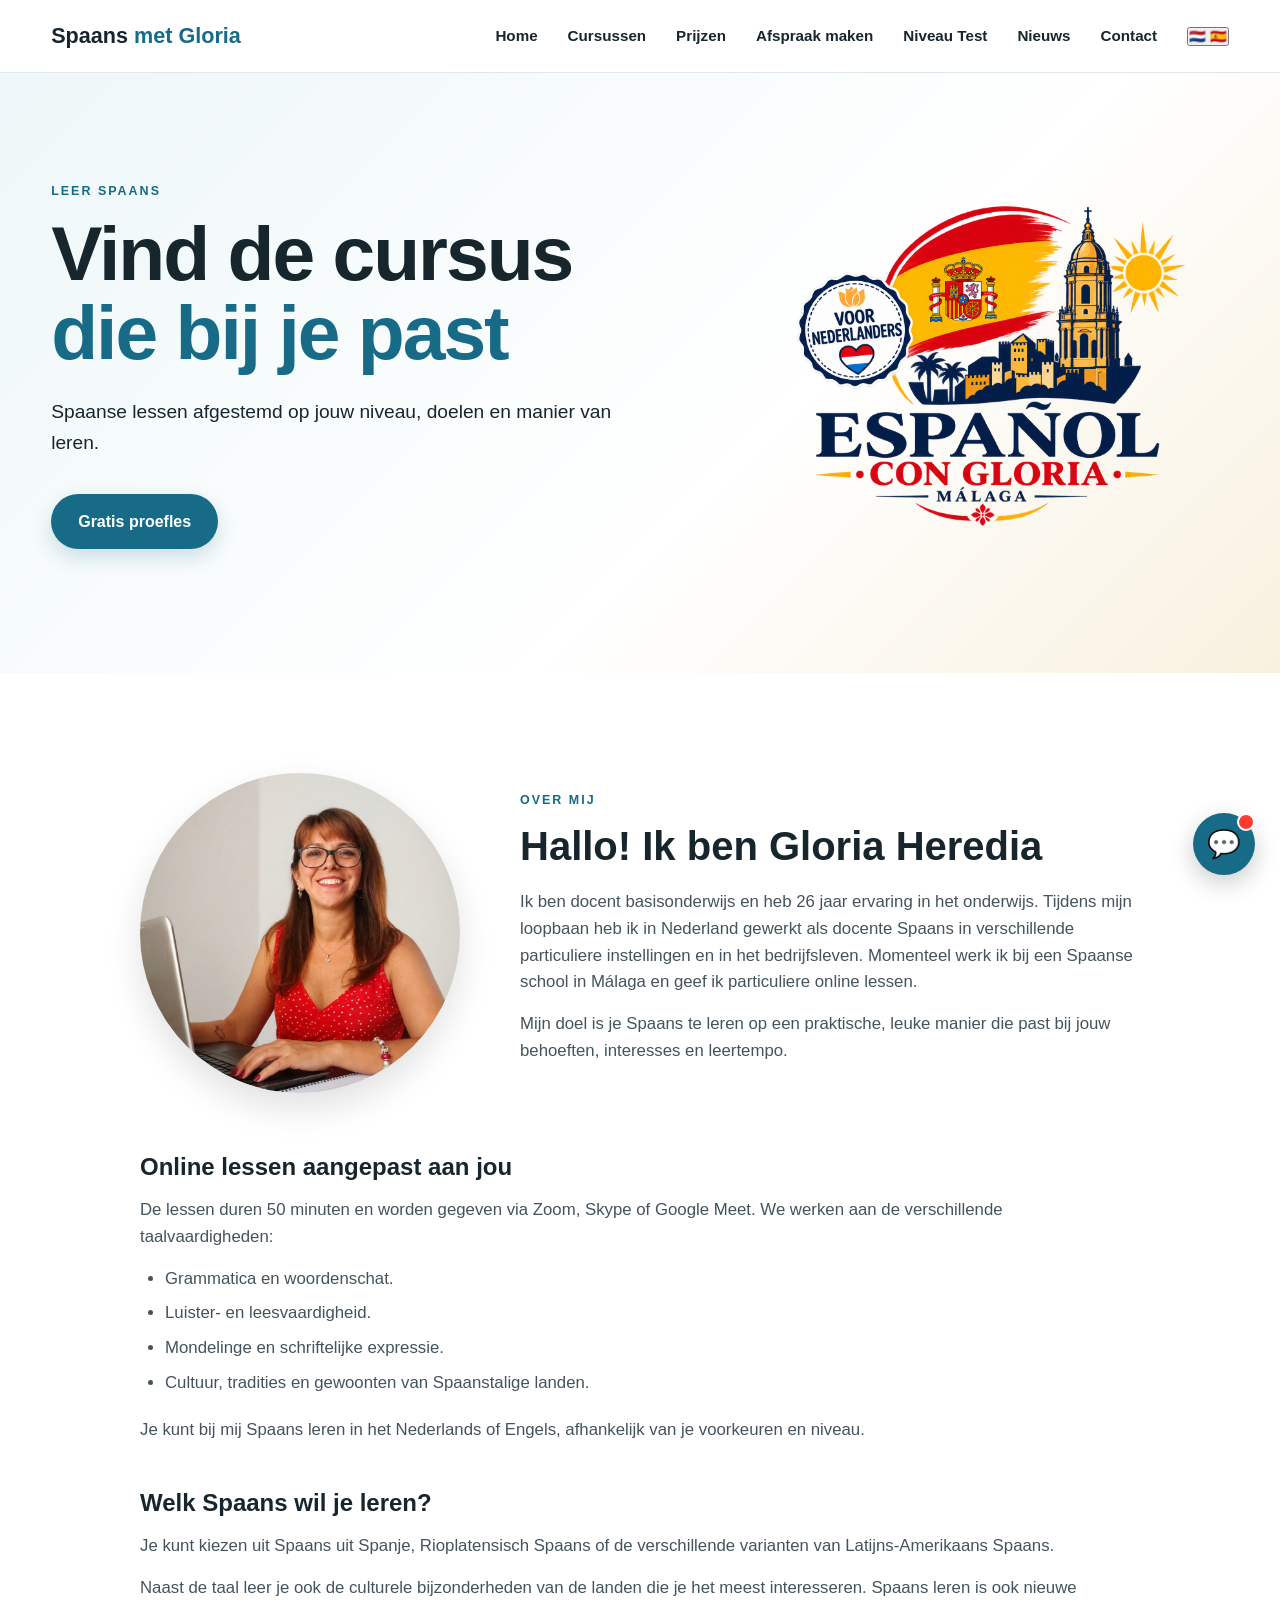
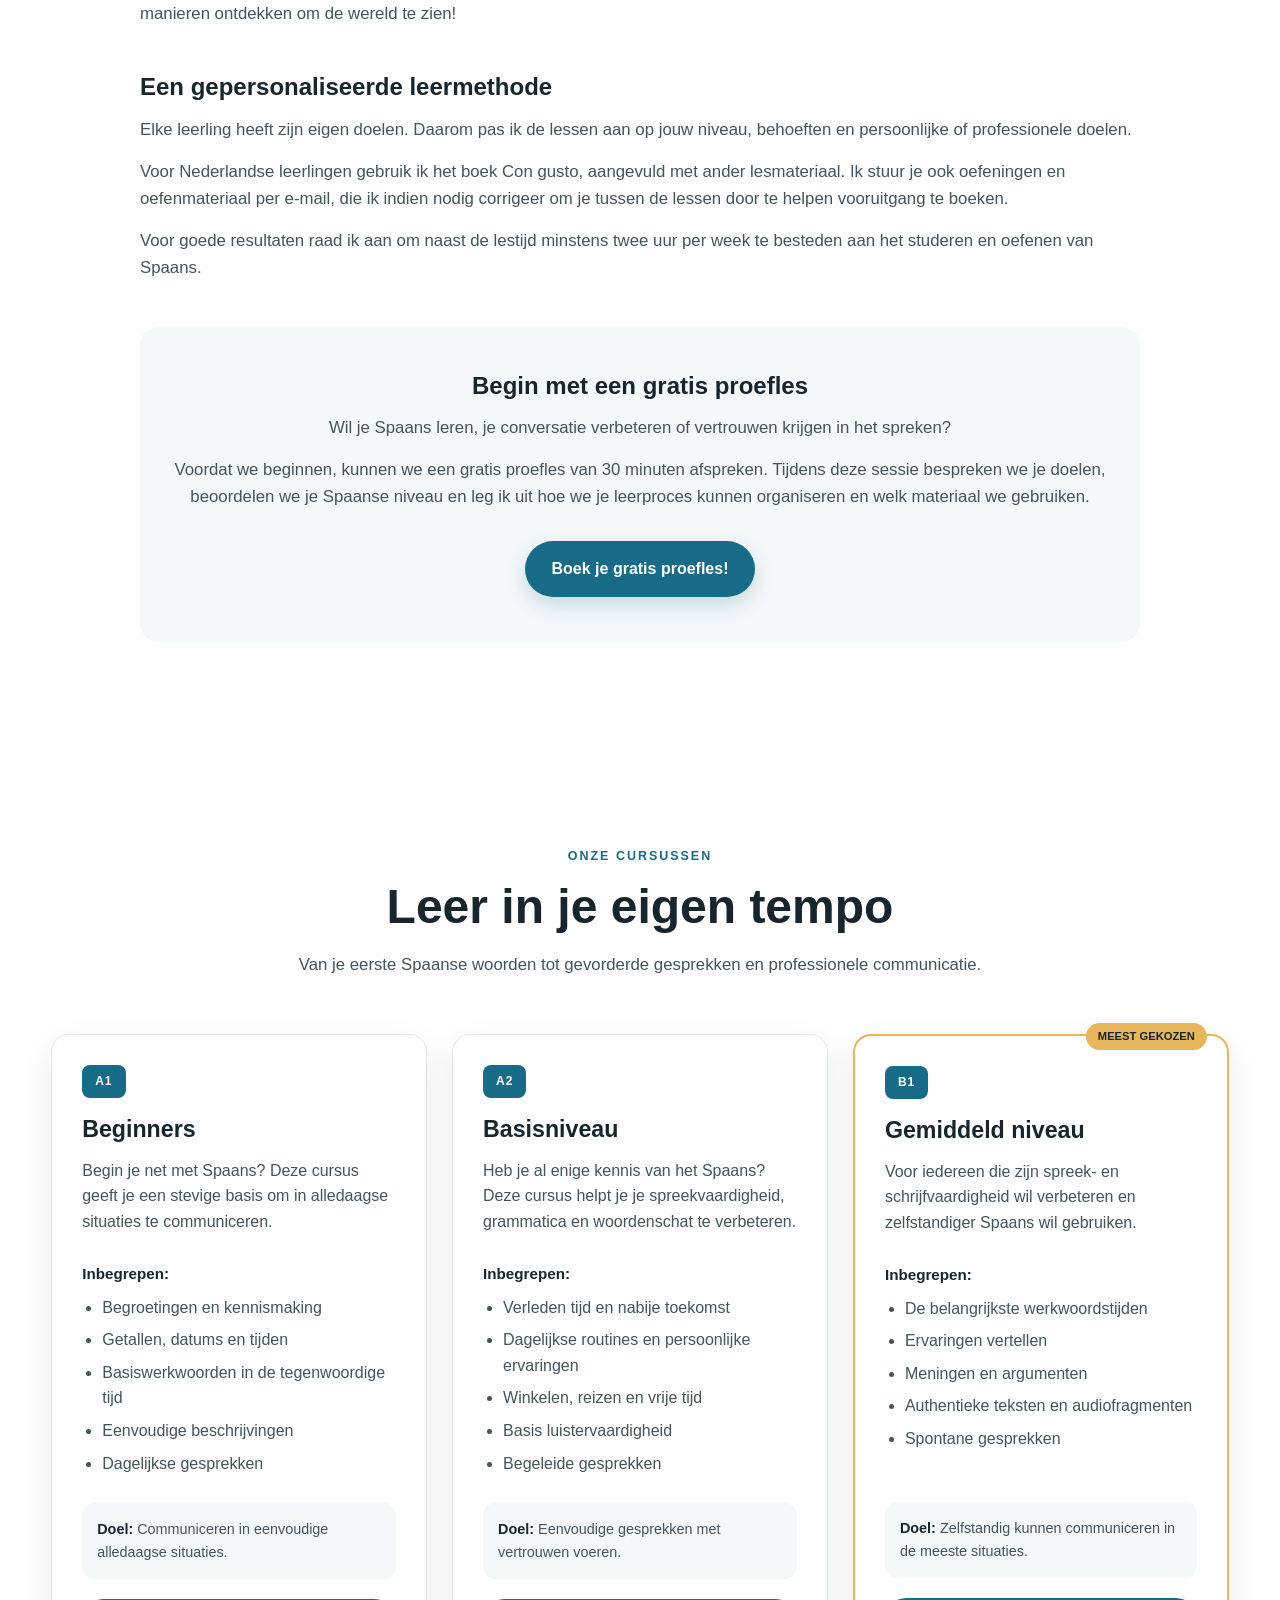
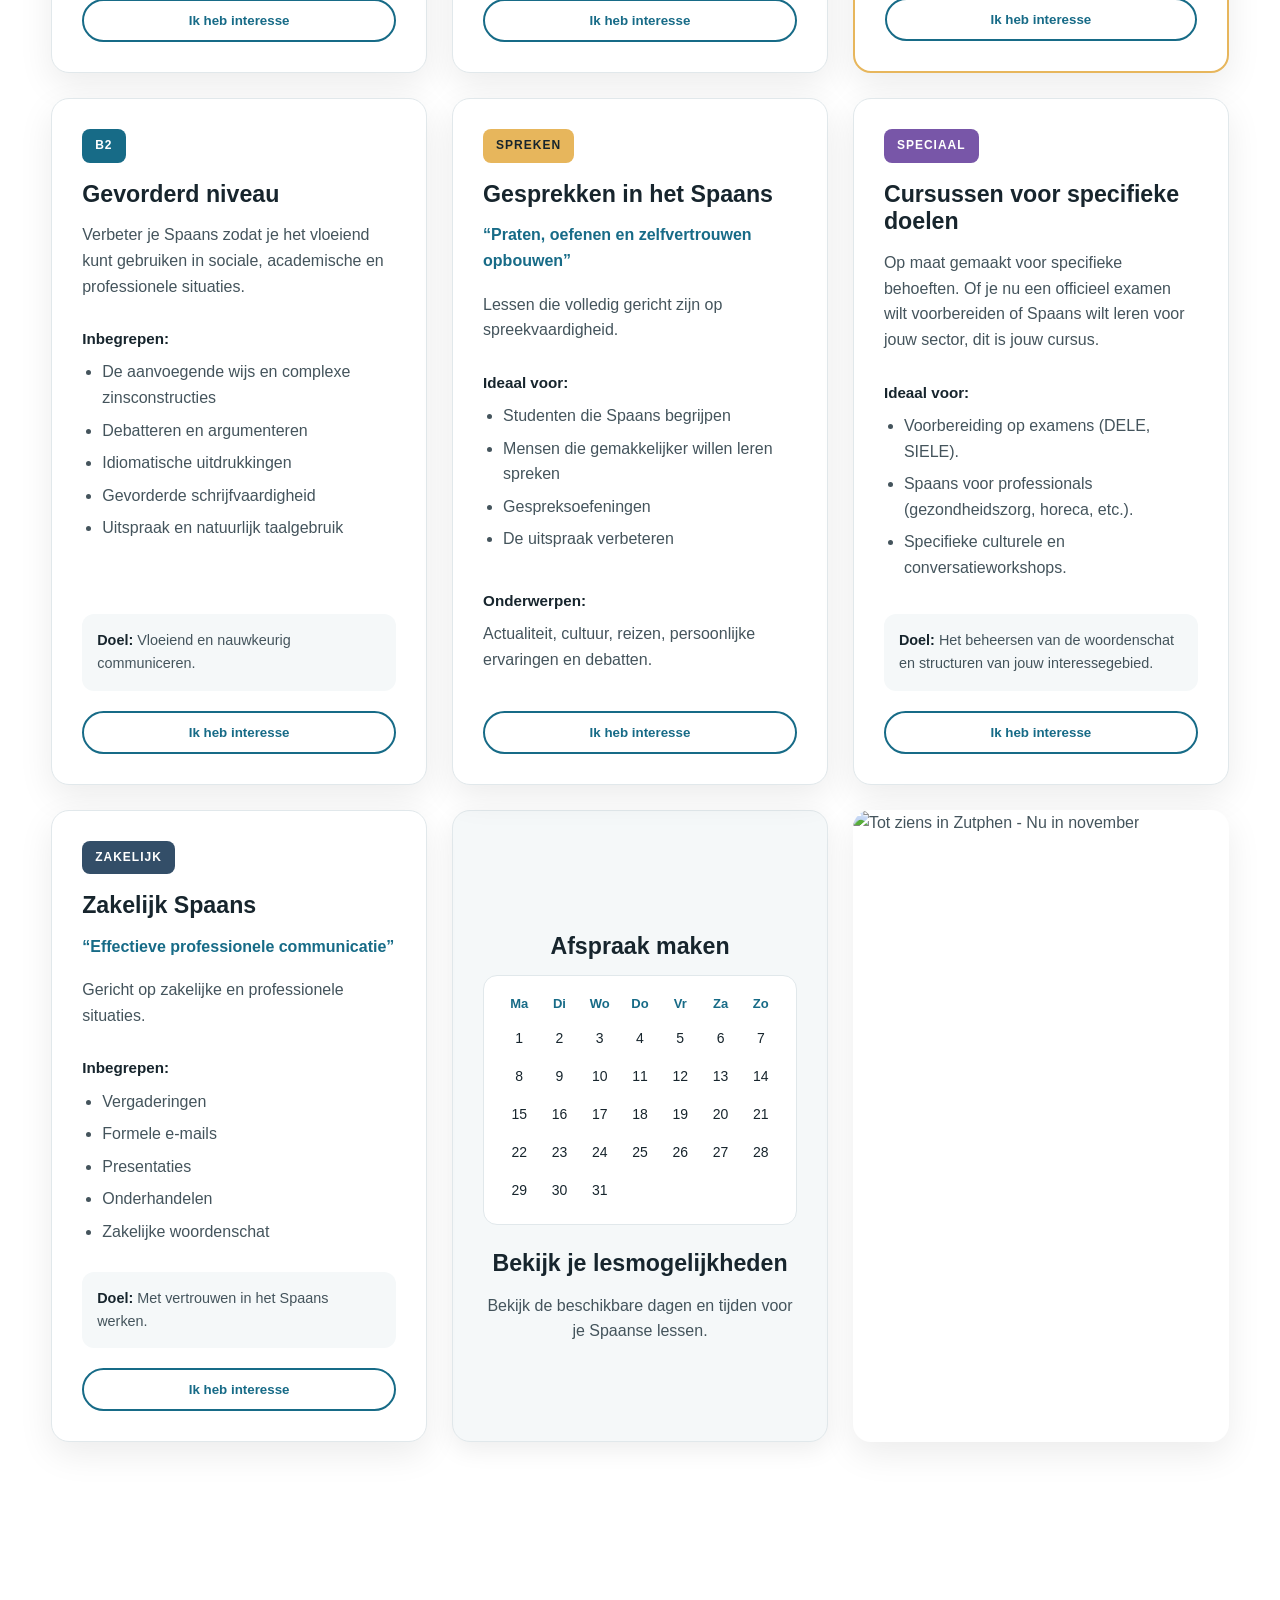
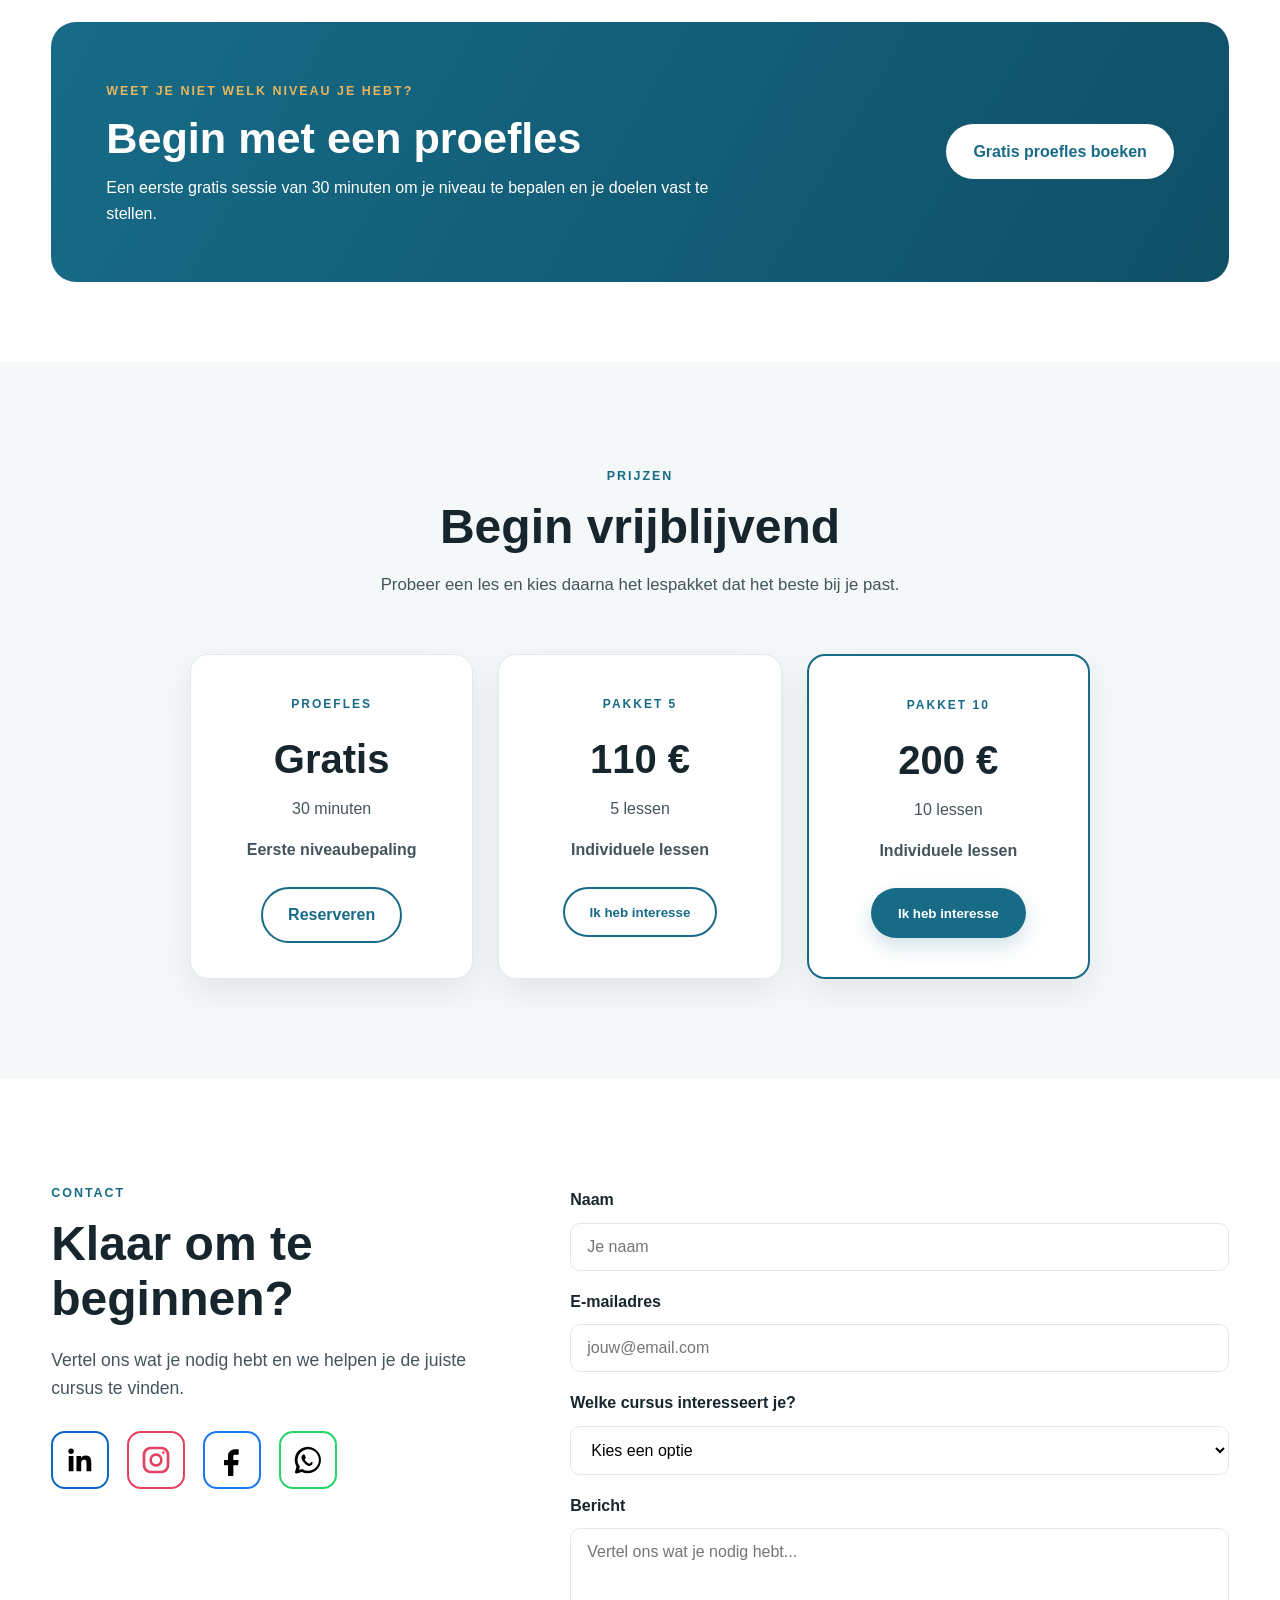
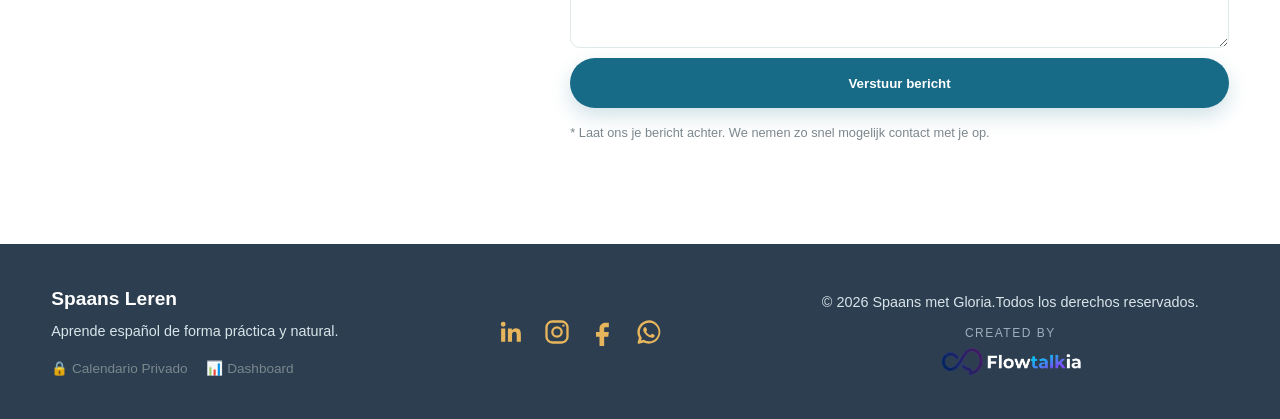
==== commit b4f46566: "Update index.html" ====
--- a/index.html
+++ b/index.html
@@ -632,7 +632,7 @@
                 </a>
                                     <!-- NUEVA IMAGEN PROMOCIONAL ZUTPHEN -->
                <a href="noticias.html" class="course-card promotional-card" style="padding: 0; overflow: hidden; display: block; border: none;">
-                    <img src="images/zutphen1.png" alt="Tot ziens in Zutphen - Nu in november" style="width: 100%; height: 100%; object-fit: cover; border-radius: 12px;">
+                    <img src="images/zutphen2.png" alt="Tot ziens in Zutphen - Nu in november" style="width: 100%; height: 100%; object-fit: cover; border-radius: 12px;">
                 </a>
                   <!--   <a href="noticias.html" class="course-card promotional-card" style="padding: 0; overflow: hidden; display: block; border: none; height: auto; align-self: start;">
     <img src="images/zutphen1.png" alt="Tot ziens in Zutphen" style="width: 100%; height: auto; display: block; border-radius: 12px;">
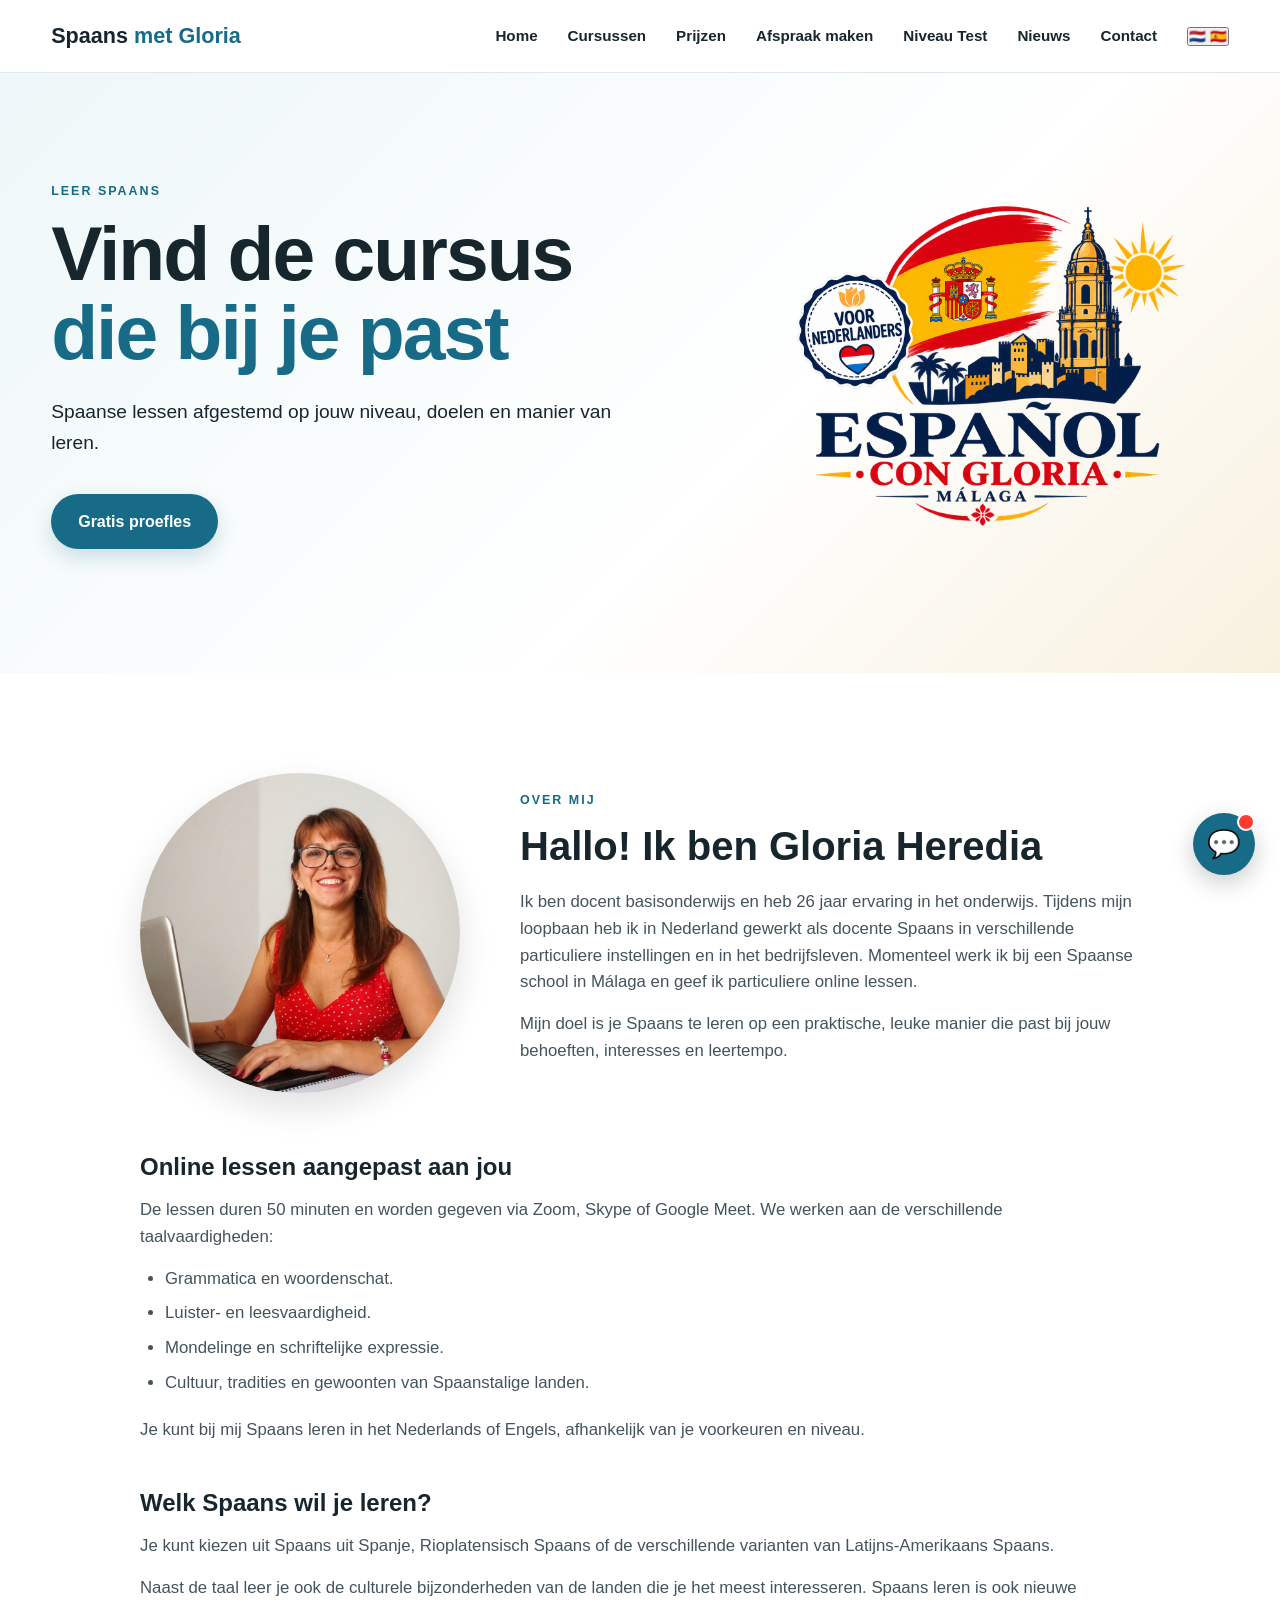
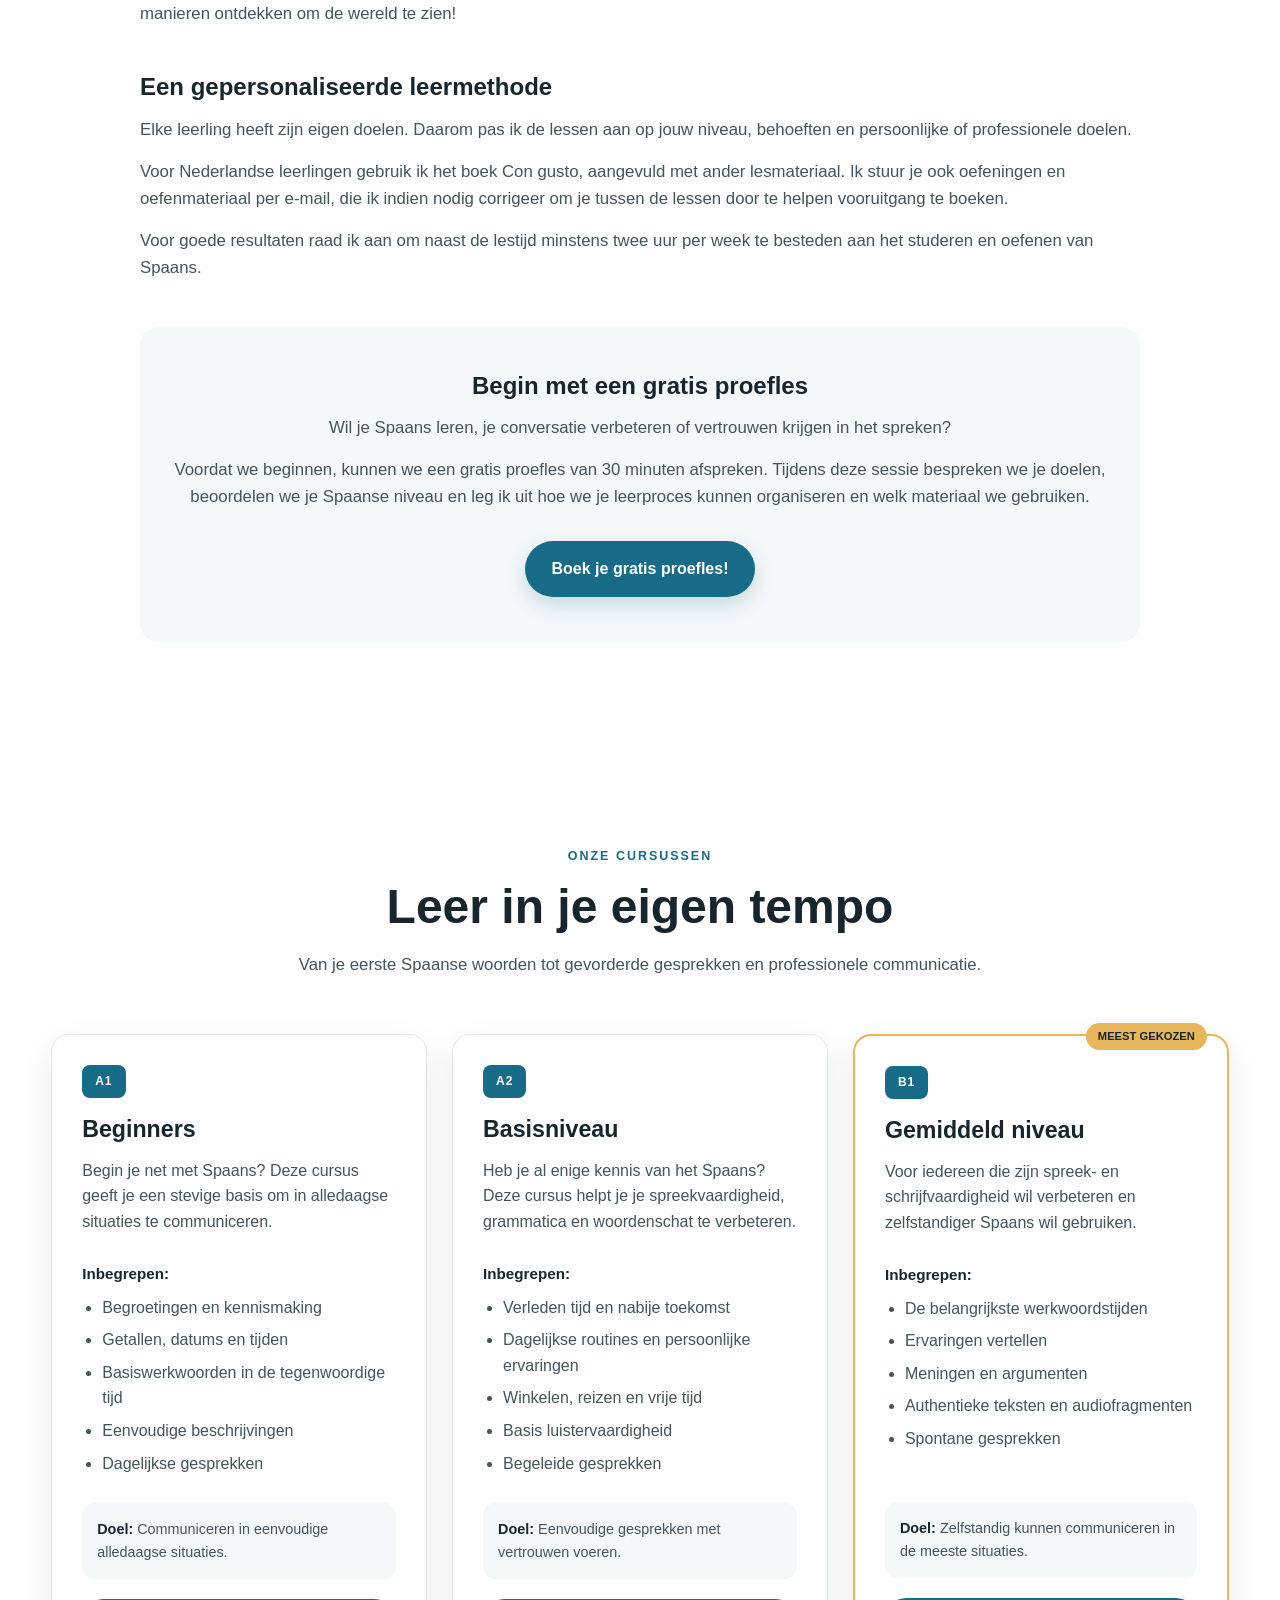
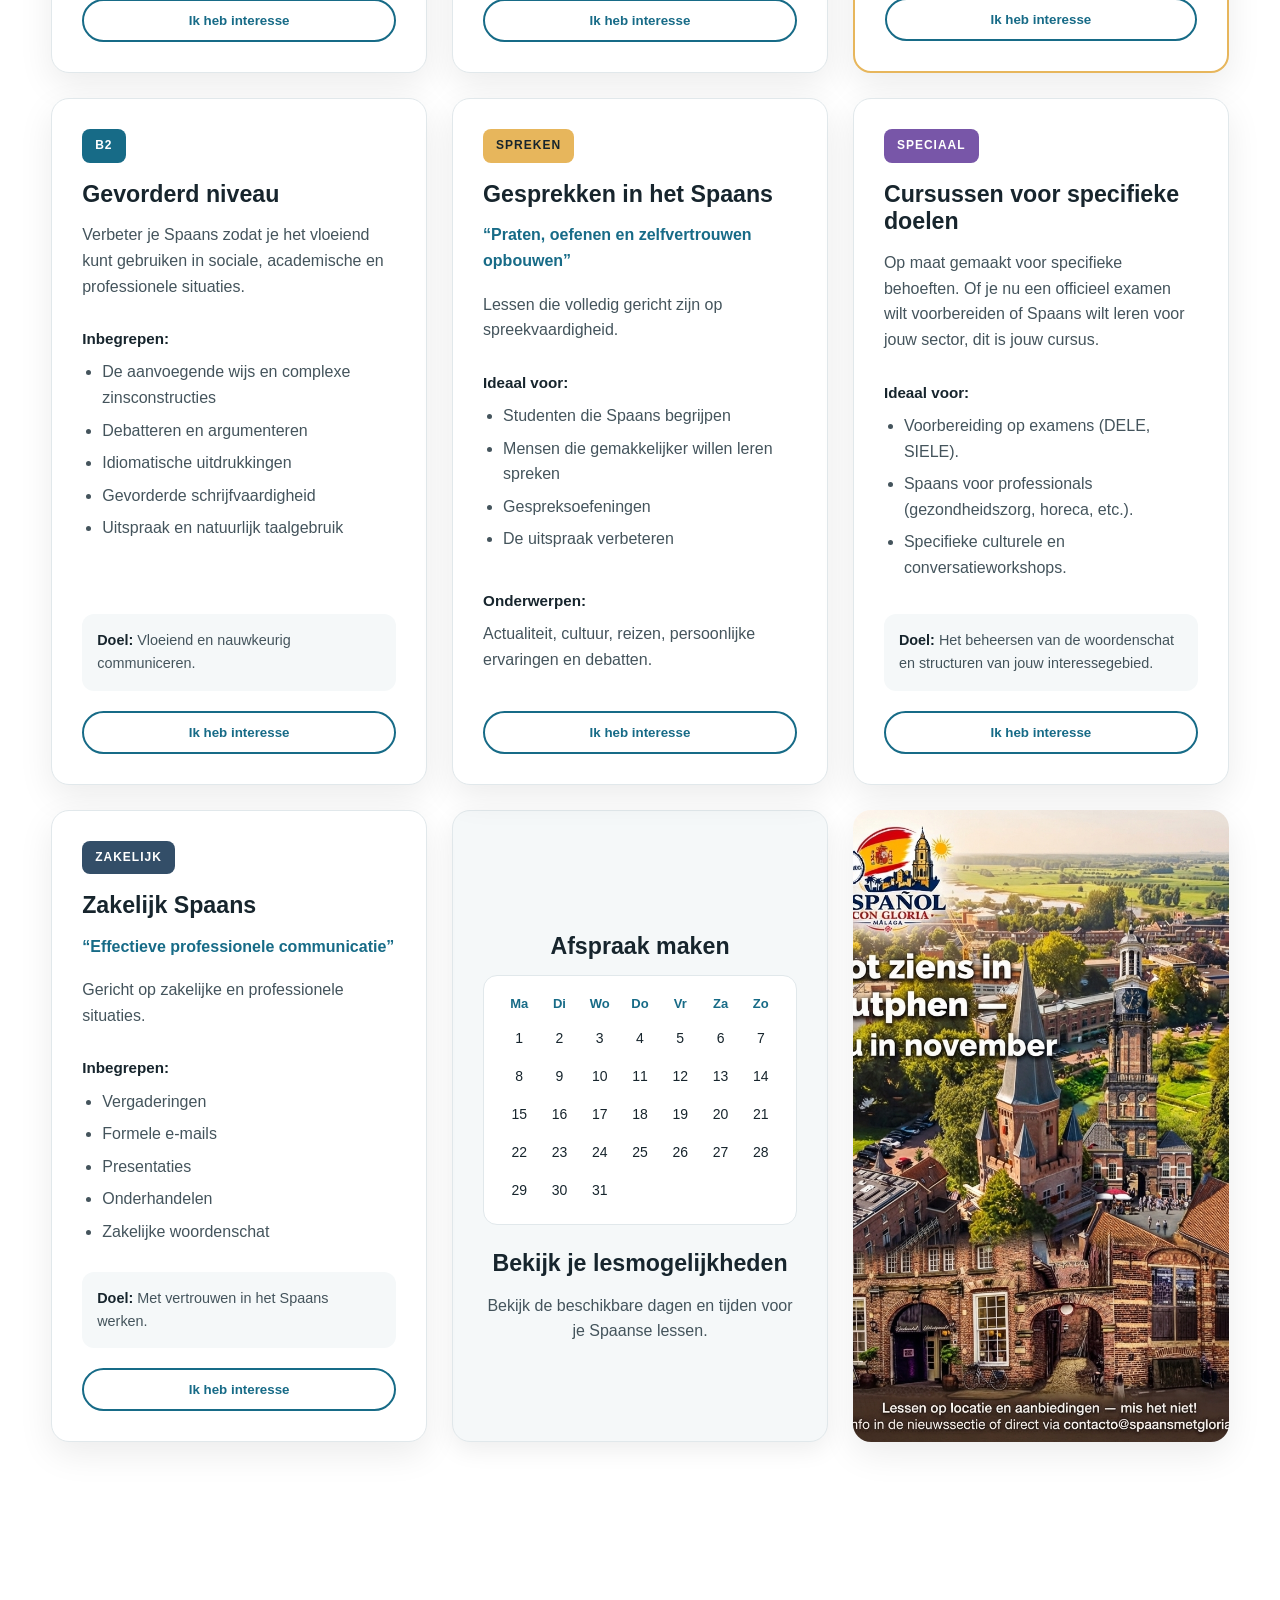
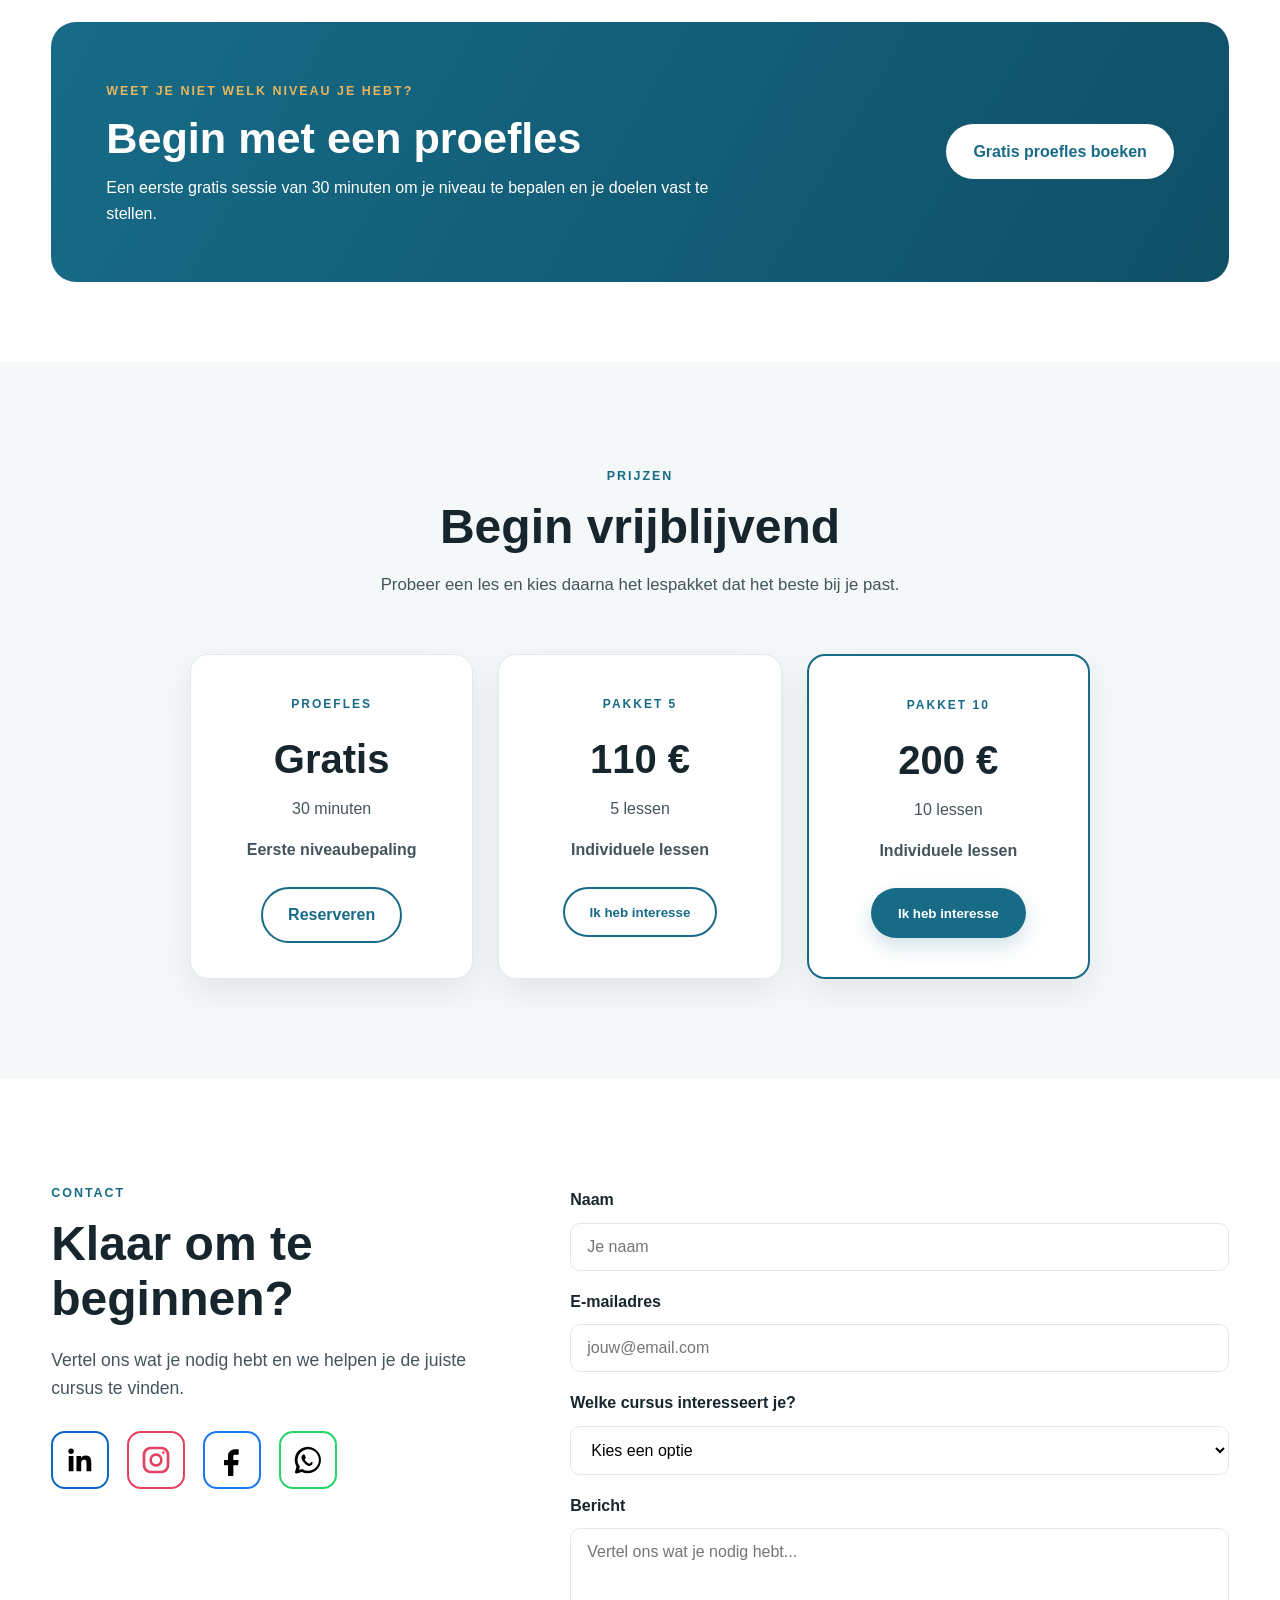
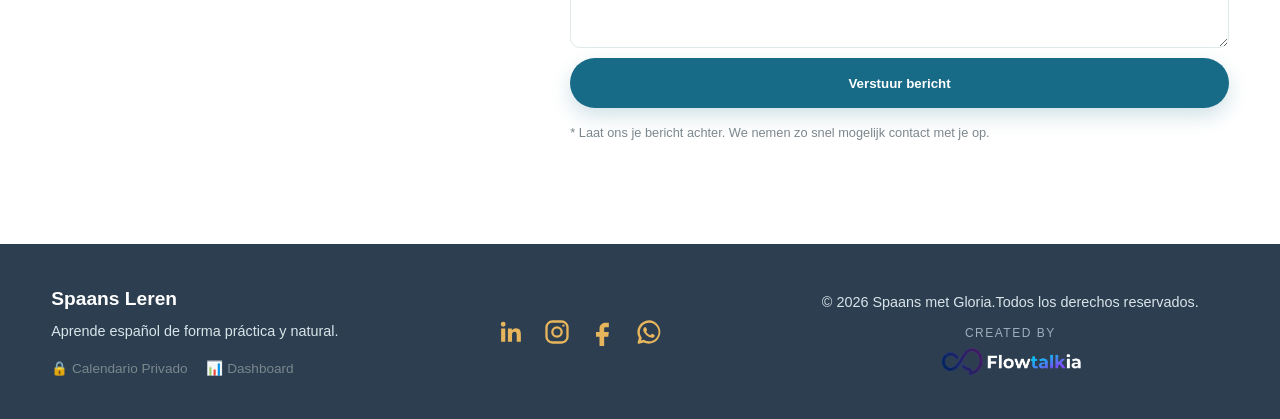
==== commit 7d4bf7c6: "Update index.html" ====
--- a/index.html
+++ b/index.html
@@ -632,7 +632,7 @@
                 </a>
                                     <!-- NUEVA IMAGEN PROMOCIONAL ZUTPHEN -->
                <a href="noticias.html" class="course-card promotional-card" style="padding: 0; overflow: hidden; display: block; border: none;">
-                    <img src="images/zutphen2.png" alt="Tot ziens in Zutphen - Nu in november" style="width: 100%; height: 100%; object-fit: cover; border-radius: 12px;">
+                    <img src="images/zutphen2.jpg" alt="Tot ziens in Zutphen - Nu in november" style="width: 100%; height: 100%; object-fit: cover; border-radius: 12px;">
                 </a>
                   <!--   <a href="noticias.html" class="course-card promotional-card" style="padding: 0; overflow: hidden; display: block; border: none; height: auto; align-self: start;">
     <img src="images/zutphen1.png" alt="Tot ziens in Zutphen" style="width: 100%; height: auto; display: block; border-radius: 12px;">
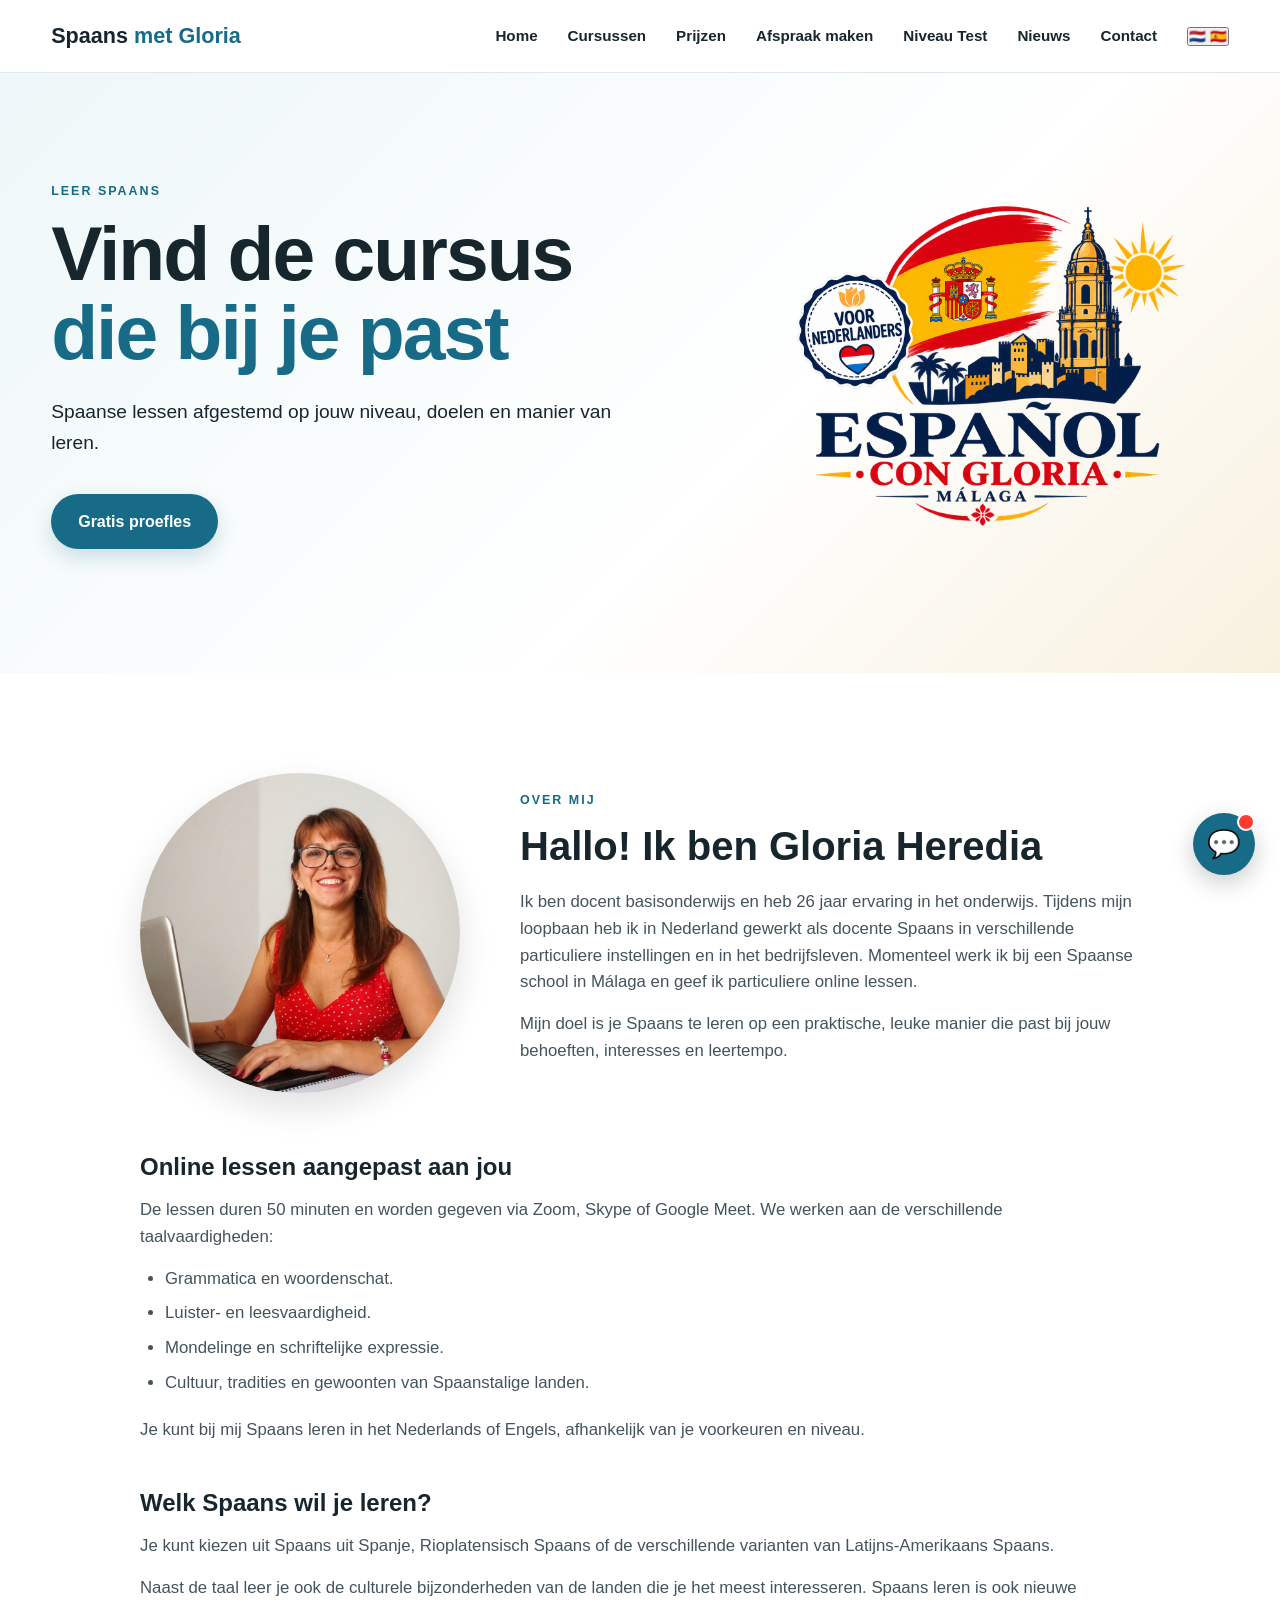
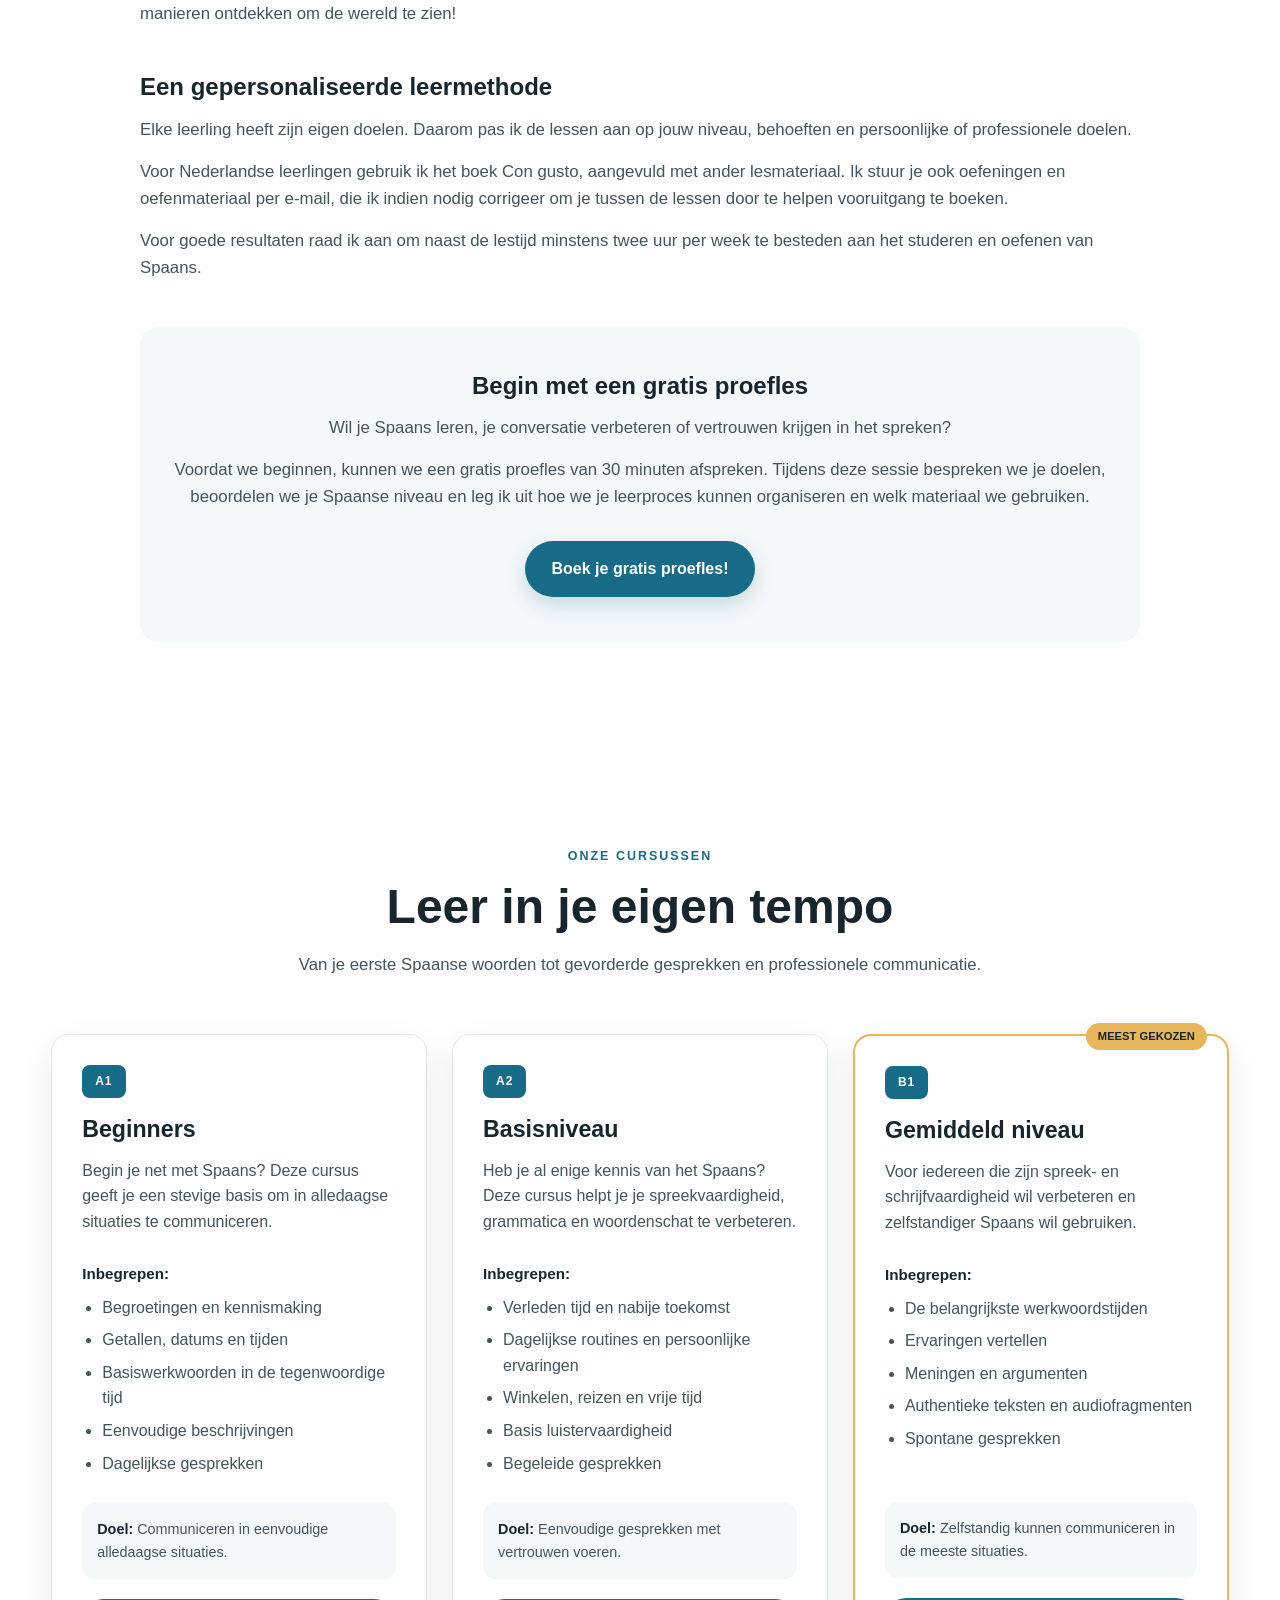
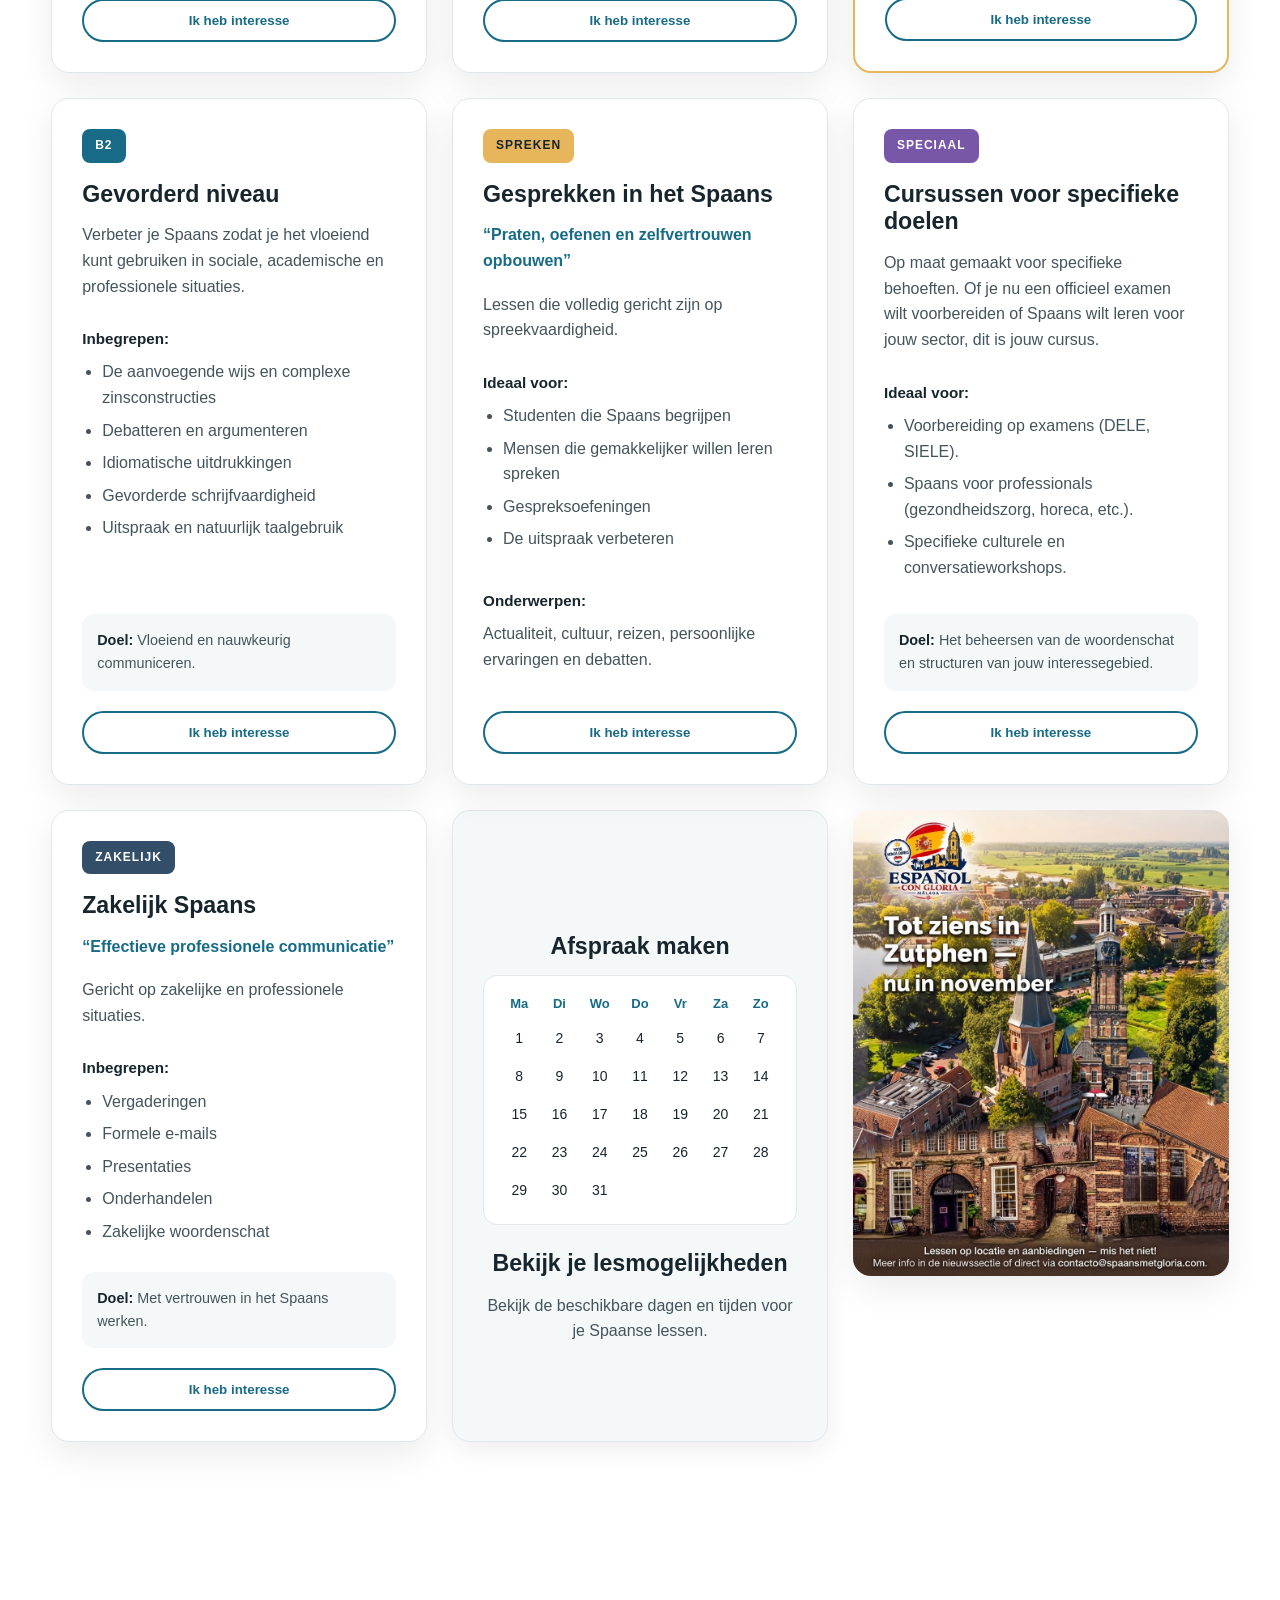
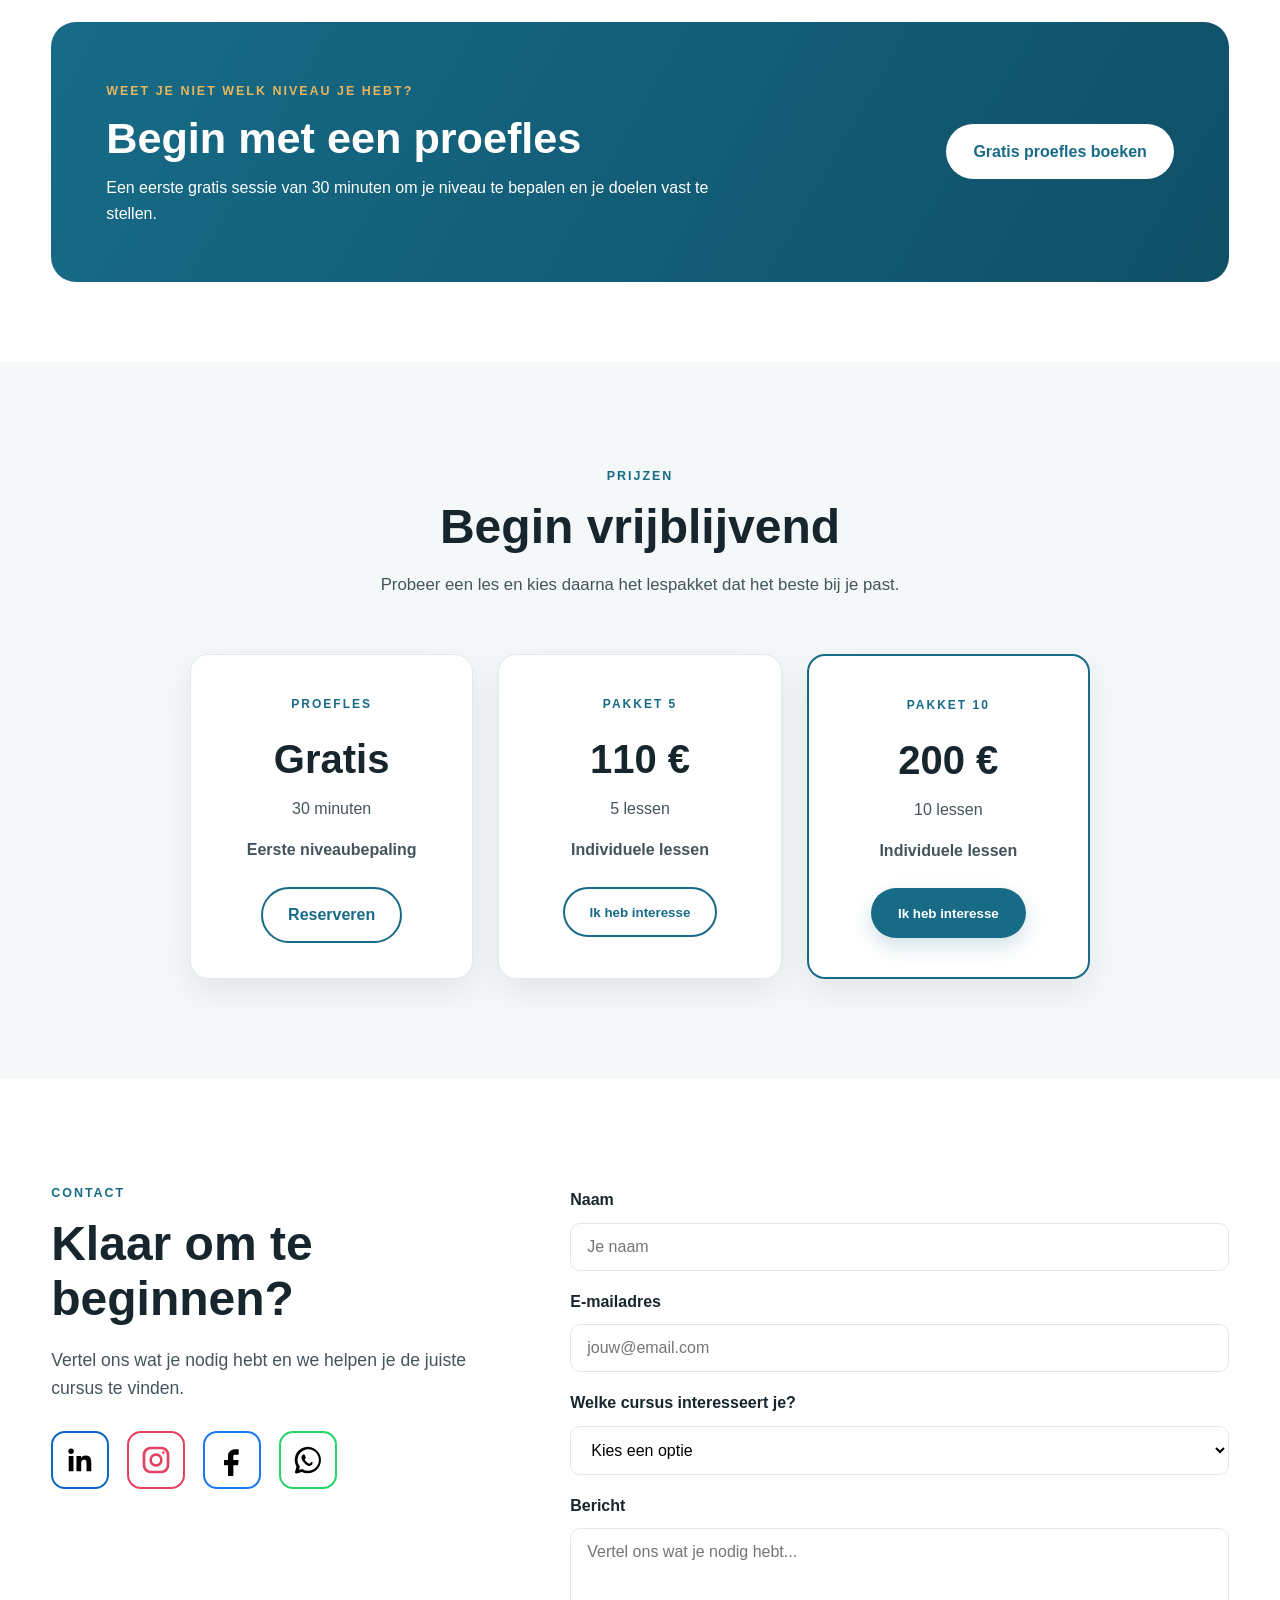
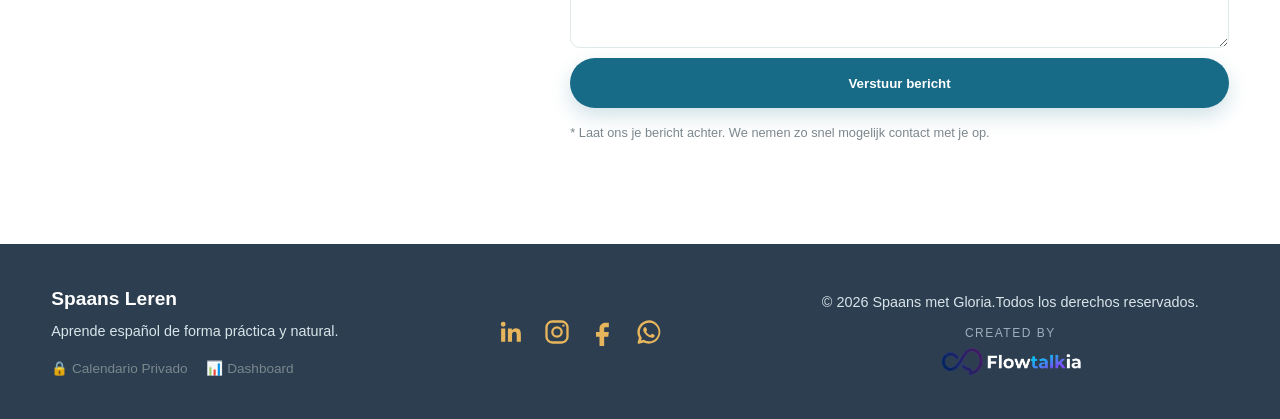
==== commit a63e461f: "Update index.html" ====
--- a/index.html
+++ b/index.html
@@ -631,12 +631,12 @@
                 
                 </a>
                                     <!-- NUEVA IMAGEN PROMOCIONAL ZUTPHEN -->
-               <a href="noticias.html" class="course-card promotional-card" style="padding: 0; overflow: hidden; display: block; border: none;">
+              <!--  <a href="noticias.html" class="course-card promotional-card" style="padding: 0; overflow: hidden; display: block; border: none;">
                     <img src="images/zutphen2.jpg" alt="Tot ziens in Zutphen - Nu in november" style="width: 100%; height: 100%; object-fit: cover; border-radius: 12px;">
-                </a>
-                  <!--   <a href="noticias.html" class="course-card promotional-card" style="padding: 0; overflow: hidden; display: block; border: none; height: auto; align-self: start;">
-    <img src="images/zutphen1.png" alt="Tot ziens in Zutphen" style="width: 100%; height: auto; display: block; border-radius: 12px;">
-</a>-->
+                </a>-->
+                    <a href="noticias.html" class="course-card promotional-card" style="padding: 0; overflow: hidden; display: block; border: none; height: auto; align-self: start;">
+    <img src="images/zutphen2.jpg" alt="Tot ziens in Zutphen" style="width: 100%; height: auto; display: block; border-radius: 12px;">
+</a>
                         </div>
                     </div>         
                  
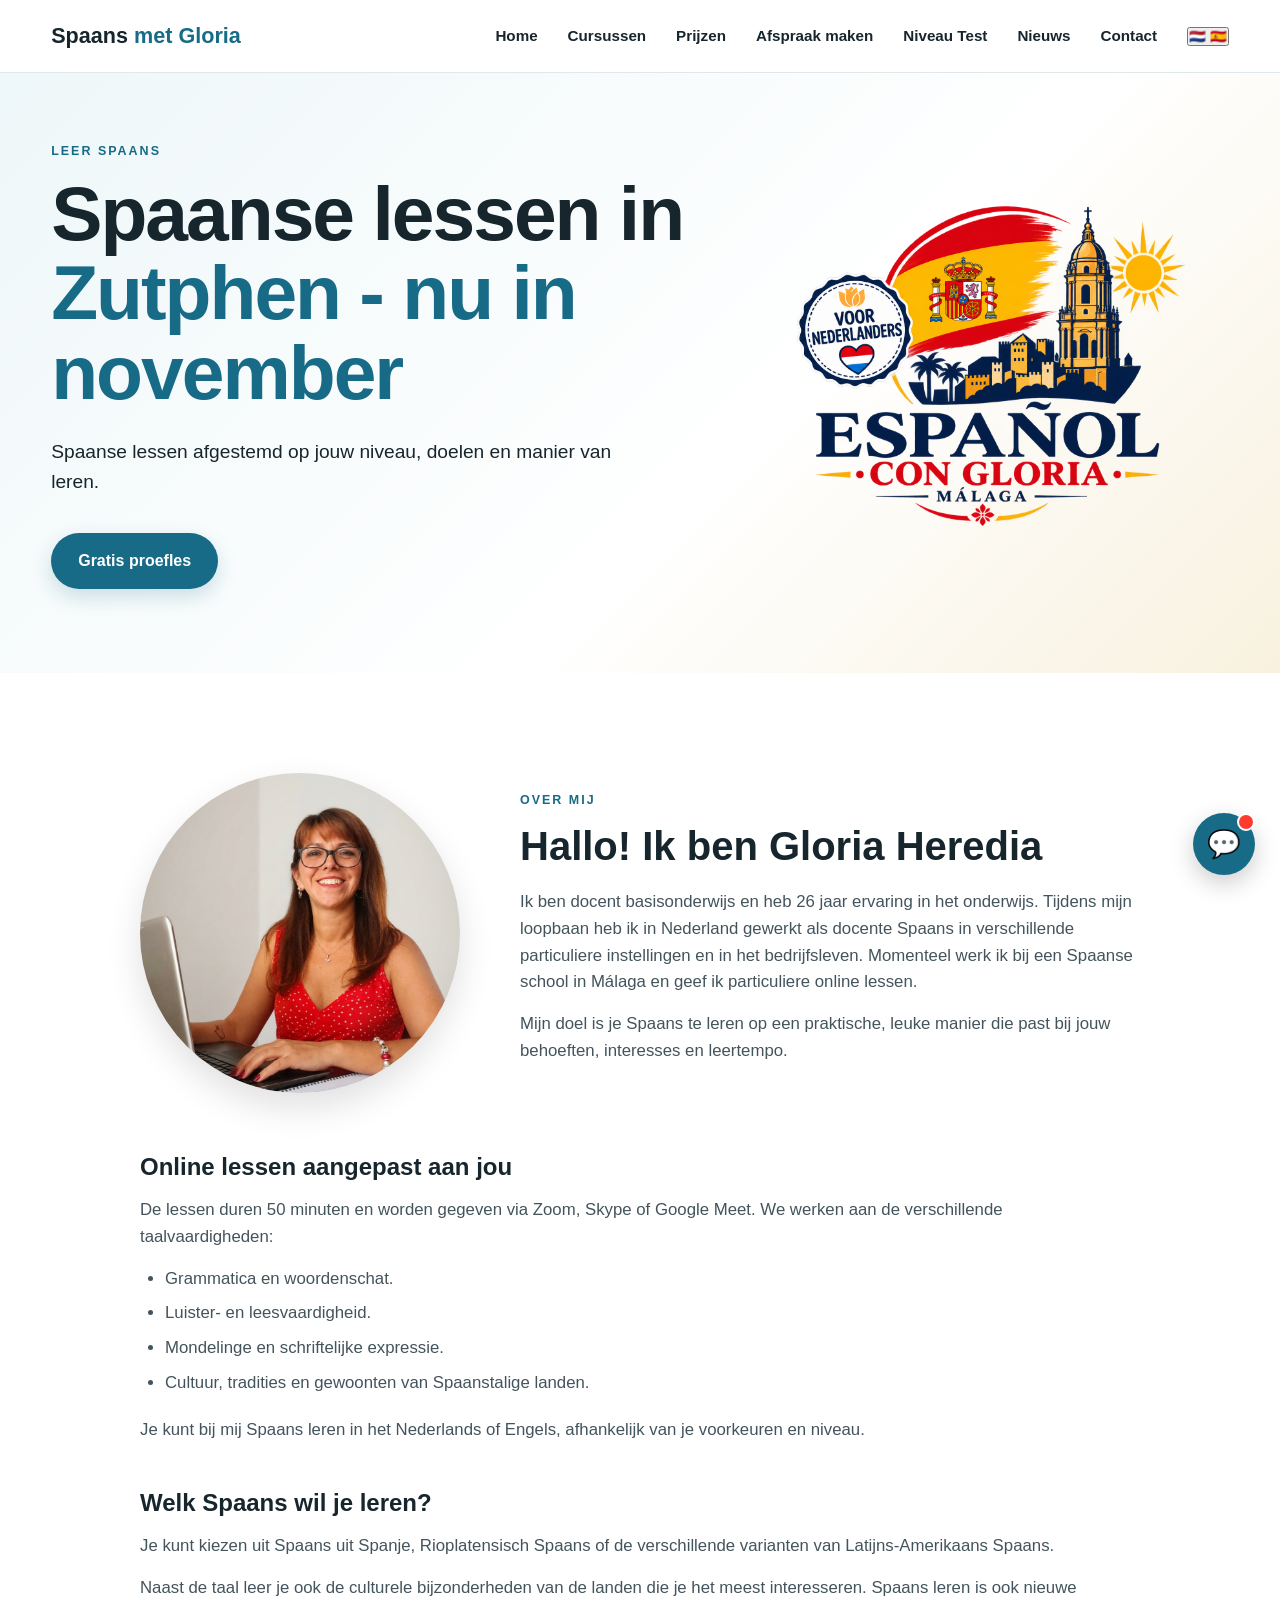
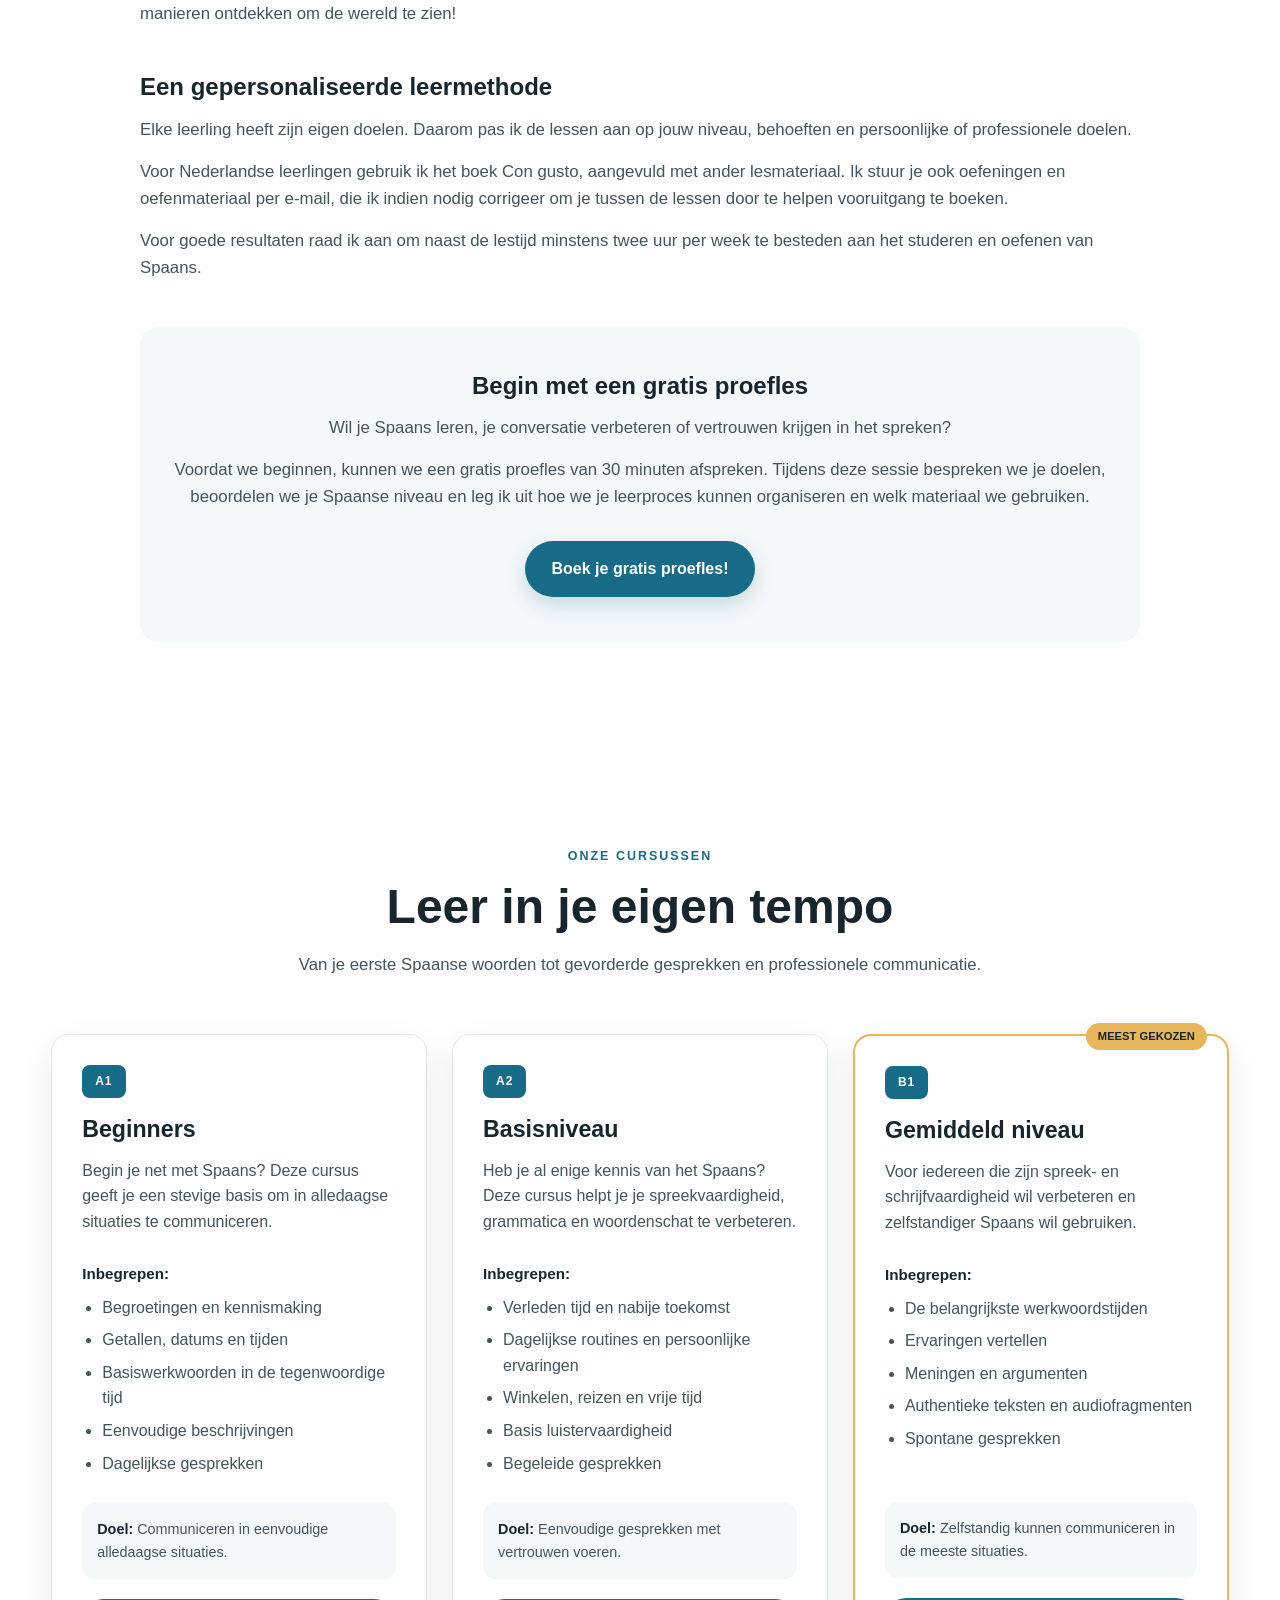
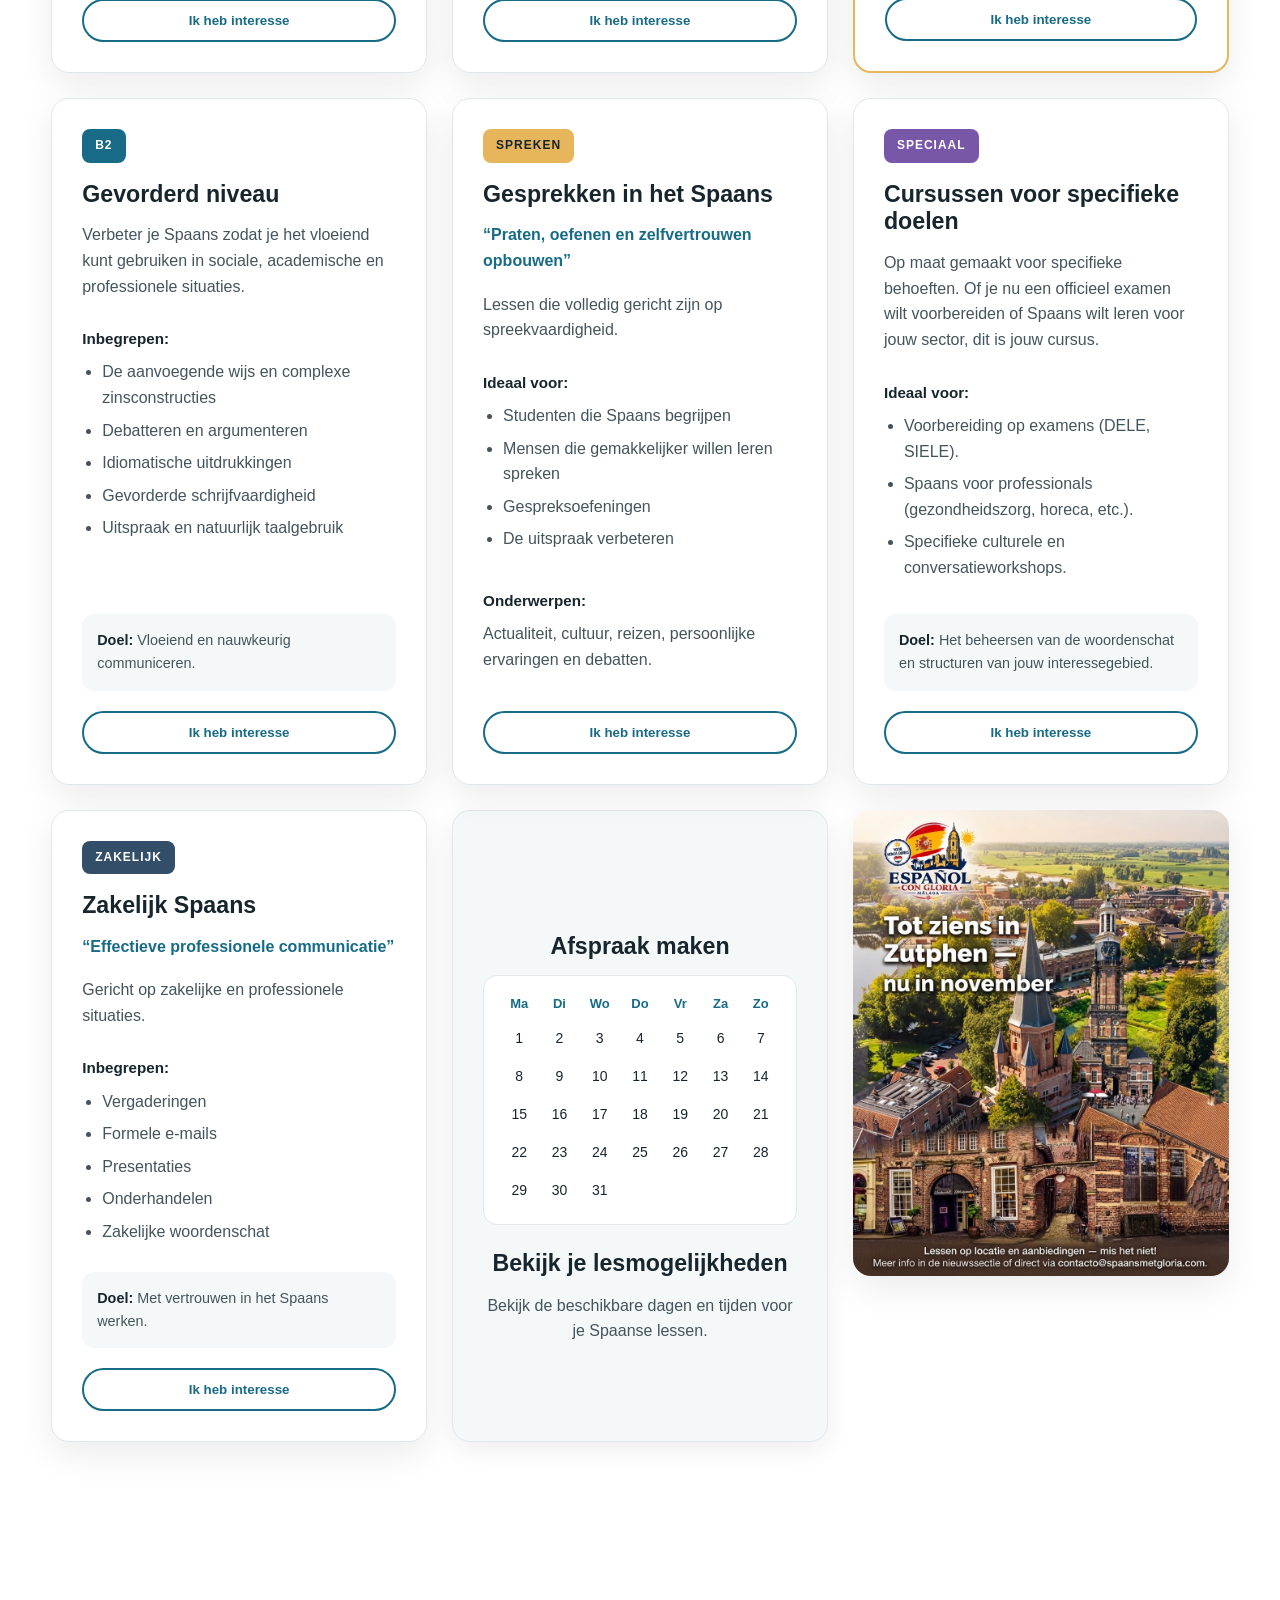
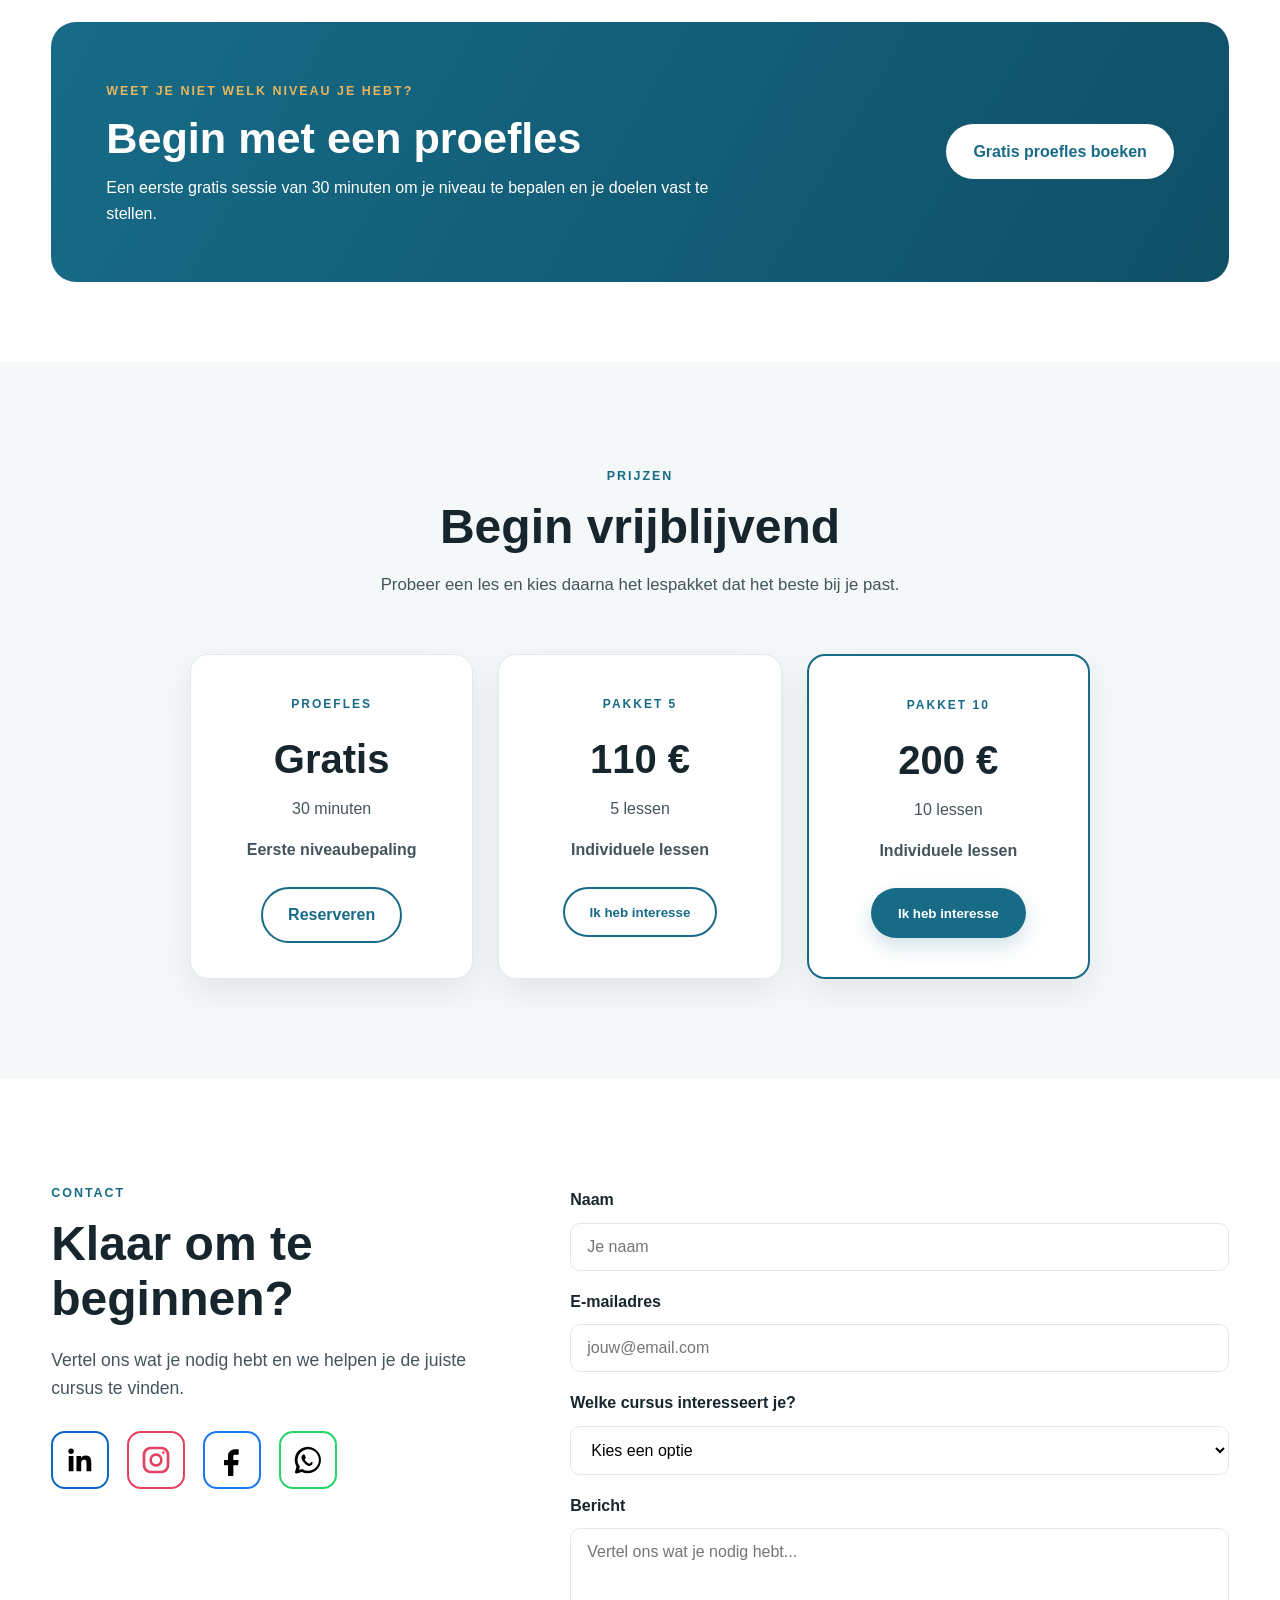
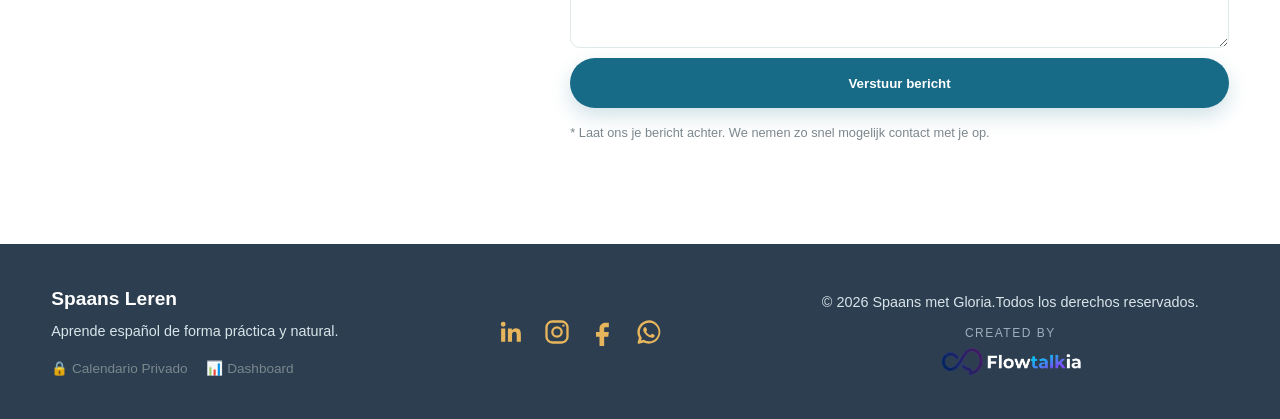
==== commit 552fbf87: "Update index.html" ====
--- a/index.html
+++ b/index.html
@@ -5,8 +5,10 @@
     <meta name="viewport" content="width=device-width, initial-scale=1.0">
 
     <!-- SEO Básico Mejorado -->
-    <title>Español con Gloria | Clases Online para Neerlandeses - Spaans met Gloria</title>
-    <meta name="description" content="Clases de español online personalizadas con Gloria Heredia, profesora con 26 años de experiencia. Especializada para hablantes de neerlandés. ¡Reserva tu prueba gratis!">
+    <title>Spaanse Lessen op Locatie in Zutphen | Spaans met Gloria</title>
+     <!--<title>Español con Gloria | Clases Online para Neerlandeses - Spaans met Gloria</title>-->
+    <meta name="description" content="¿Buscas clases de español en Zutphen? Descubre nuestras clases presenciales en noviembre. ¡Aprovecha las ofertas y reserva tu plaza! Más info en nuestra web.">
+    <!--<meta name="description" content="Clases de español online personalizadas con Gloria Heredia, profesora con 26 años de experiencia. Especializada para hablantes de neerlandés. ¡Reserva tu prueba gratis!">-->
     <meta name="author" content="Gloria Heredia">
 
     <!-- Open Graph (Facebook, LinkedIn, WhatsApp) -->
@@ -59,7 +61,7 @@
           ],
           "sameAs": [
             "https://www.instagram.com/espanol_con_gloria_heredia",
-            "https://www.linkedin.com/in/gdcheredia"
+            "https://www.linkedin.com/in/gdcheredia",
              "https://www.facebook.com/Spaanslerenzutphen"
           ]
         },
@@ -129,8 +131,10 @@
                     </span>
 
                     <h1>
-                            <span class="hero-title-first" data-i18n="heroTitleFirst">Encuentra el curso</span>
-                            <span class="hero-title-second" data-i18n="heroTitleSecond">perfecto para ti</span>
+                           <!-- <span class="hero-title-first" data-i18n="heroTitleFirst">Encuentra el curso</span>
+                            <span class="hero-title-second" data-i18n="heroTitleSecond">perfecto para ti</span>-->
+                        <span class="hero-title-first" data-i18n="heroTitleFirst">Spaanse lessen in</span>
+                        <span class="hero-title-second" data-i18n="heroTitleSecond">Zutphen - nu in november</span>
                     </h1>
 
                     <p data-i18n="heroDescription">
@@ -646,6 +650,7 @@
         <div class="promo-modal-content">
             <span class="promo-modal-close" id="promoModalClose">&times;</span>
             <!-- Aquí pones la ruta de la OTRA imagen que quieres que salte -->
+            <a href="#contacto" id="promoModalLink" style="display: block; cursor: pointer;">
             <img src="images/Fotonoticia.jpg" alt="Oferta Especial" style="width:100%; border-radius: 8px; display: block;">
         </div>
     </div> 
@@ -921,7 +926,7 @@
         <option value="" data-i18n="formSelectOption">
             Selecciona una opción
         </option>
-
+        <option value="Oferta Zutphen" data-i18n="formCourseZutphen">Oferta Zutphen (Clases presenciales)</option>
         <option value="A1 - Principiantes" data-i18n="formCourseA1">A1 - Principiantes</option>
         <option value="A2" data-i18n="formCourseA2">A2</option>
         <option value="B1 - Nivel intermedio" data-i18n="formCourseB1">B1 - Nivel intermedio</option>
--- a/style.css
+++ b/style.css
@@ -2534,60 +2534,73 @@
     }
 }
 /* =========================================
-   MODAL PROMOCIONAL POPUP
+   MODAL PROMOCIONAL POPUP (MEJORADO)
 ========================================= */
 .promo-modal {
-    display: none; /* Oculto por defecto */
+    display: none; 
     position: fixed;
-    z-index: 10000; /* Por encima de todo, incluso del chat */
+    z-index: 10000; 
     left: 0;
     top: 0;
     width: 100%;
     height: 100%;
-    background-color: rgba(0, 0, 0, 0.7); /* Fondo oscuro semitransparente */
+    background-color: rgba(0, 0, 0, 0.8); /* Fondo un poco más oscuro */
     justify-content: center;
     align-items: center;
-    padding: 20px;
+    padding: 15px;
     box-sizing: border-box;
 }
 
 .promo-modal-content {
     position: relative;
-    background-color: #fff;
-    padding: 10px;
+    background-color: transparent; /* Quitamos el fondo blanco para que la foto brille */
+    max-width: 500px; /* Más estrecho para que no ocupe toda la pantalla */
+    width: 100%;
+    max-height: 90vh; /* ¡CLAVE! Nunca será más alto que el 90% de la pantalla */
+    display: flex;
+    justify-content: center;
+    align-items: center;
+    animation: zoomIn 0.4s cubic-bezier(0.175, 0.885, 0.32, 1.275);
+}
+
+/* Forzamos a la imagen a adaptarse al contenedor */
+.promo-modal-content img {
+    width: 100%;
+    height: auto;
+    max-height: 90vh; /* Evita que se salga de la pantalla */
+    object-fit: contain; /* Muestra la imagen entera sin recortarla */
     border-radius: 12px;
-    max-width: 600px; /* Ancho máximo en ordenador */
-    width: 100%;
-    box-shadow: 0 10px 40px rgba(0, 0, 0, 0.4);
-    animation: zoomIn 0.4s cubic-bezier(0.175, 0.885, 0.32, 1.275);
-}
-
+    display: block;
+    box-shadow: 0 10px 30px rgba(0,0,0,0.5);
+}
+
+/* BOTÓN DE CERRAR: Ahora está DENTRO de la imagen */
 .promo-modal-close {
     position: absolute;
-    top: -15px;
-    right: -15px;
-    background-color: #176b87; /* Color corporativo de tu web */
+    top: 10px; /* Pegado a la esquina superior derecha */
+    right: 10px;
+    background-color: rgba(23, 107, 135, 0.9); /* Azul de tu web */
     color: white;
-    border: 3px solid #fff;
+    border: 2px solid #fff;
     border-radius: 50%;
-    width: 35px;
-    height: 35px;
-    font-size: 20px;
+    width: 36px;
+    height: 36px;
+    font-size: 22px;
     font-weight: bold;
     display: flex;
     justify-content: center;
     align-items: center;
     cursor: pointer;
-    box-shadow: 0 2px 10px rgba(0,0,0,0.3);
-    transition: transform 0.2s;
+    box-shadow: 0 2px 10px rgba(0,0,0,0.5);
+    transition: transform 0.2s, background 0.2s;
+    z-index: 10;
 }
 
 .promo-modal-close:hover {
     transform: scale(1.1);
-    background-color: #d99a9a;
-}
-
-/* Animación de entrada */
+    background-color: #d99a9a; /* El color rosa/rojo de tu web */
+}
+
 @keyframes zoomIn {
     from { opacity: 0; transform: scale(0.8); }
     to { opacity: 1; transform: scale(1); }
